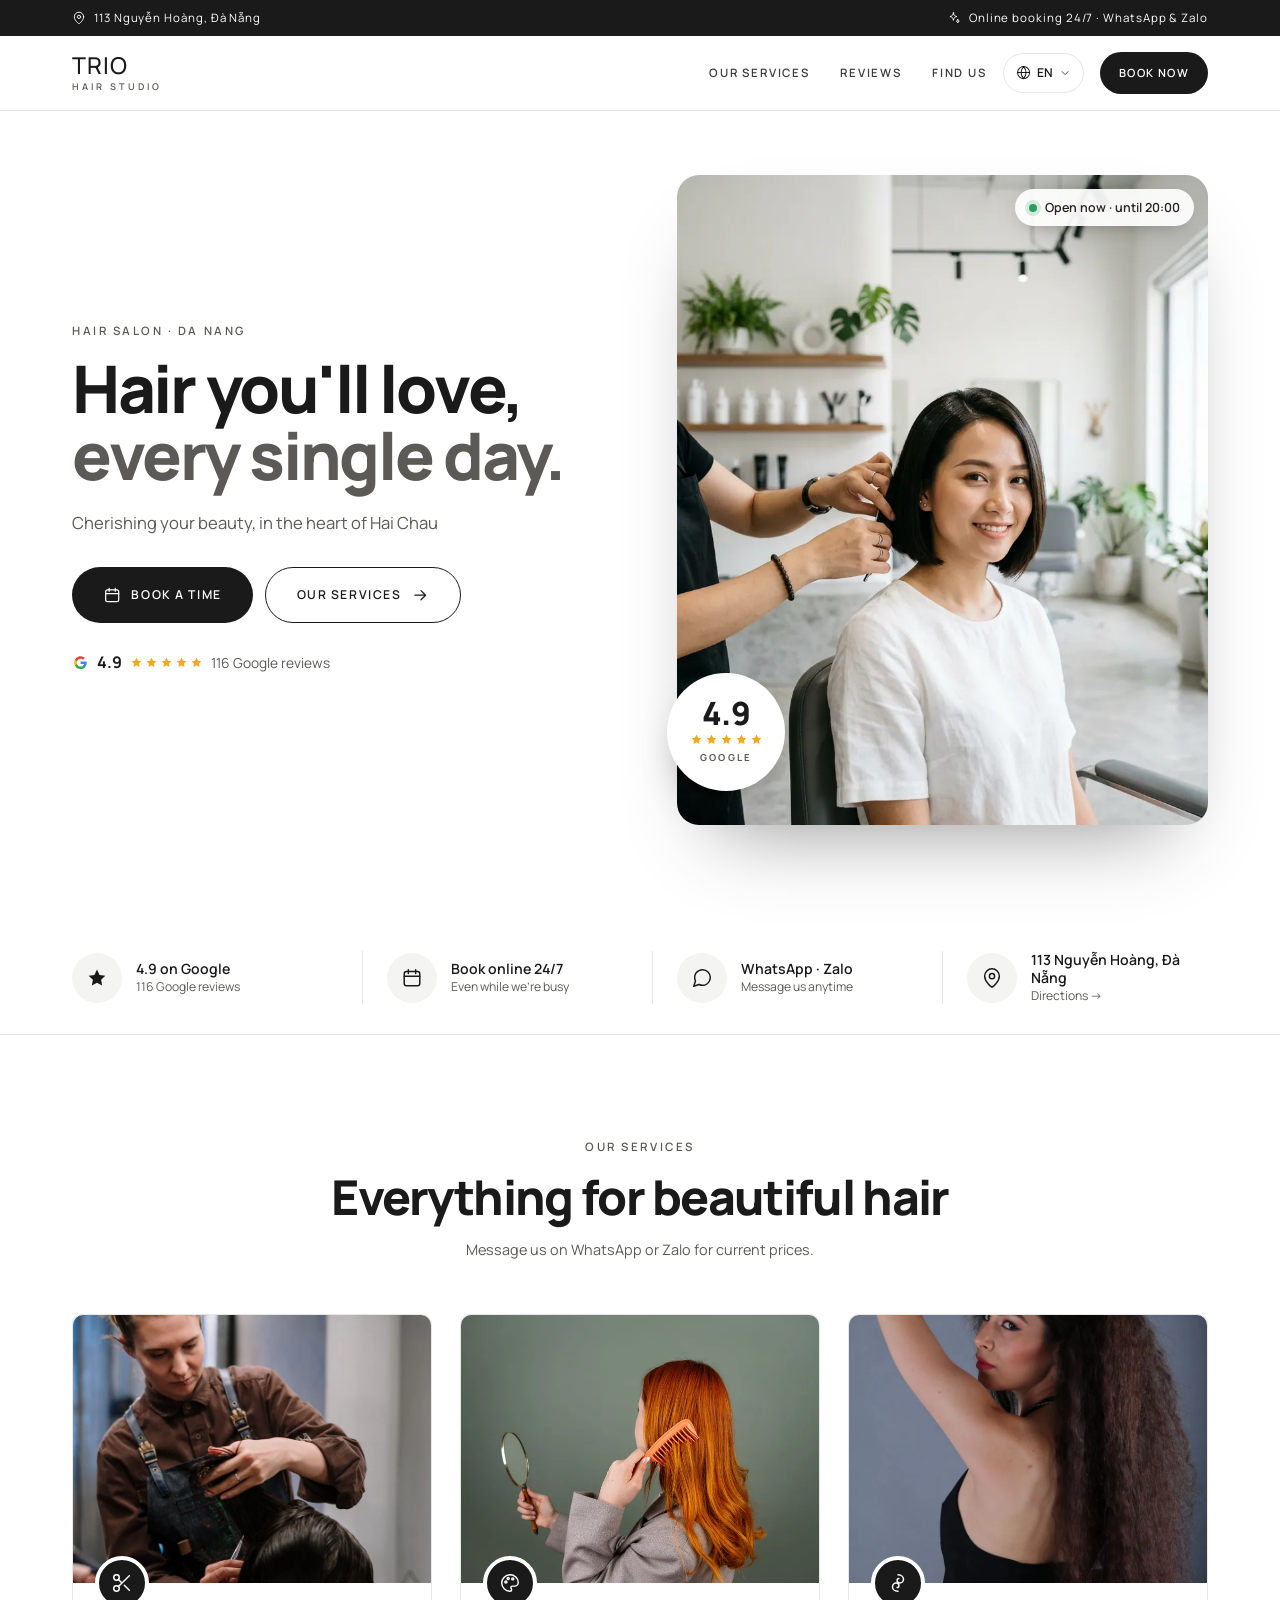
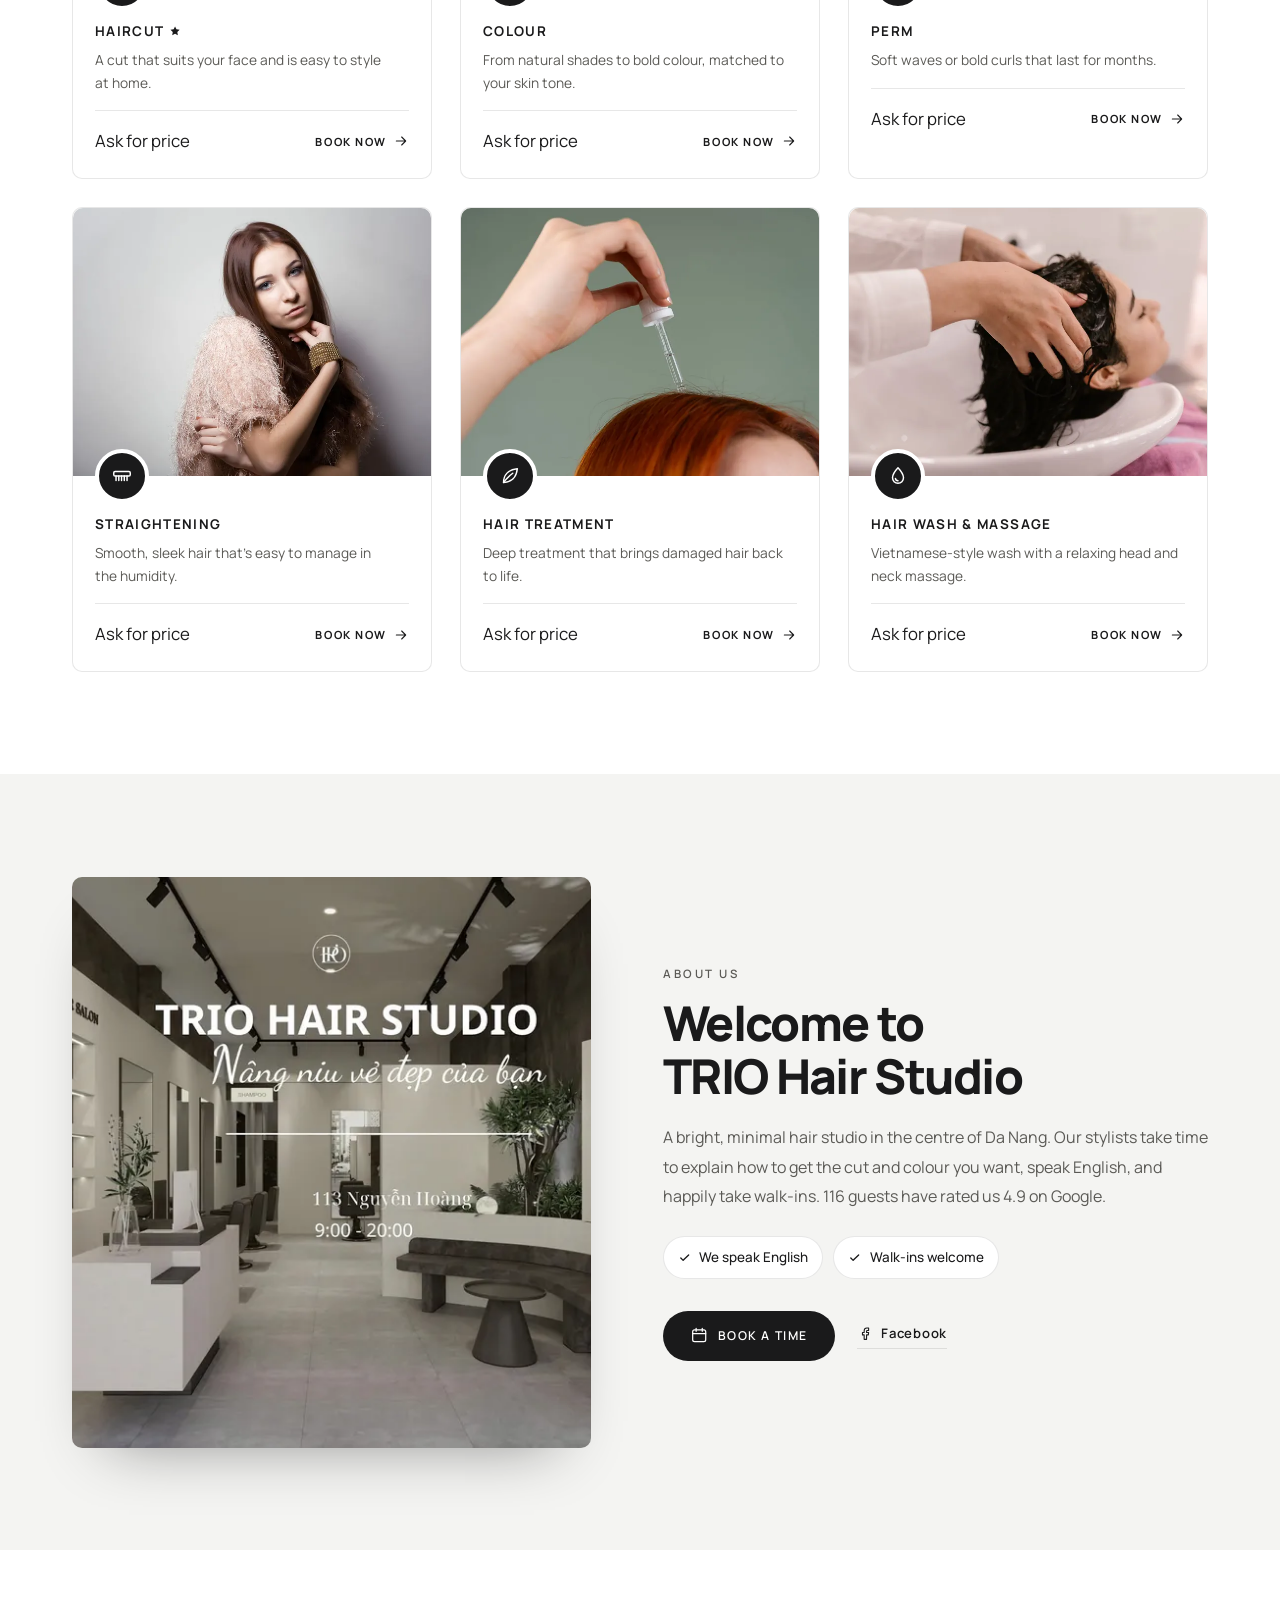
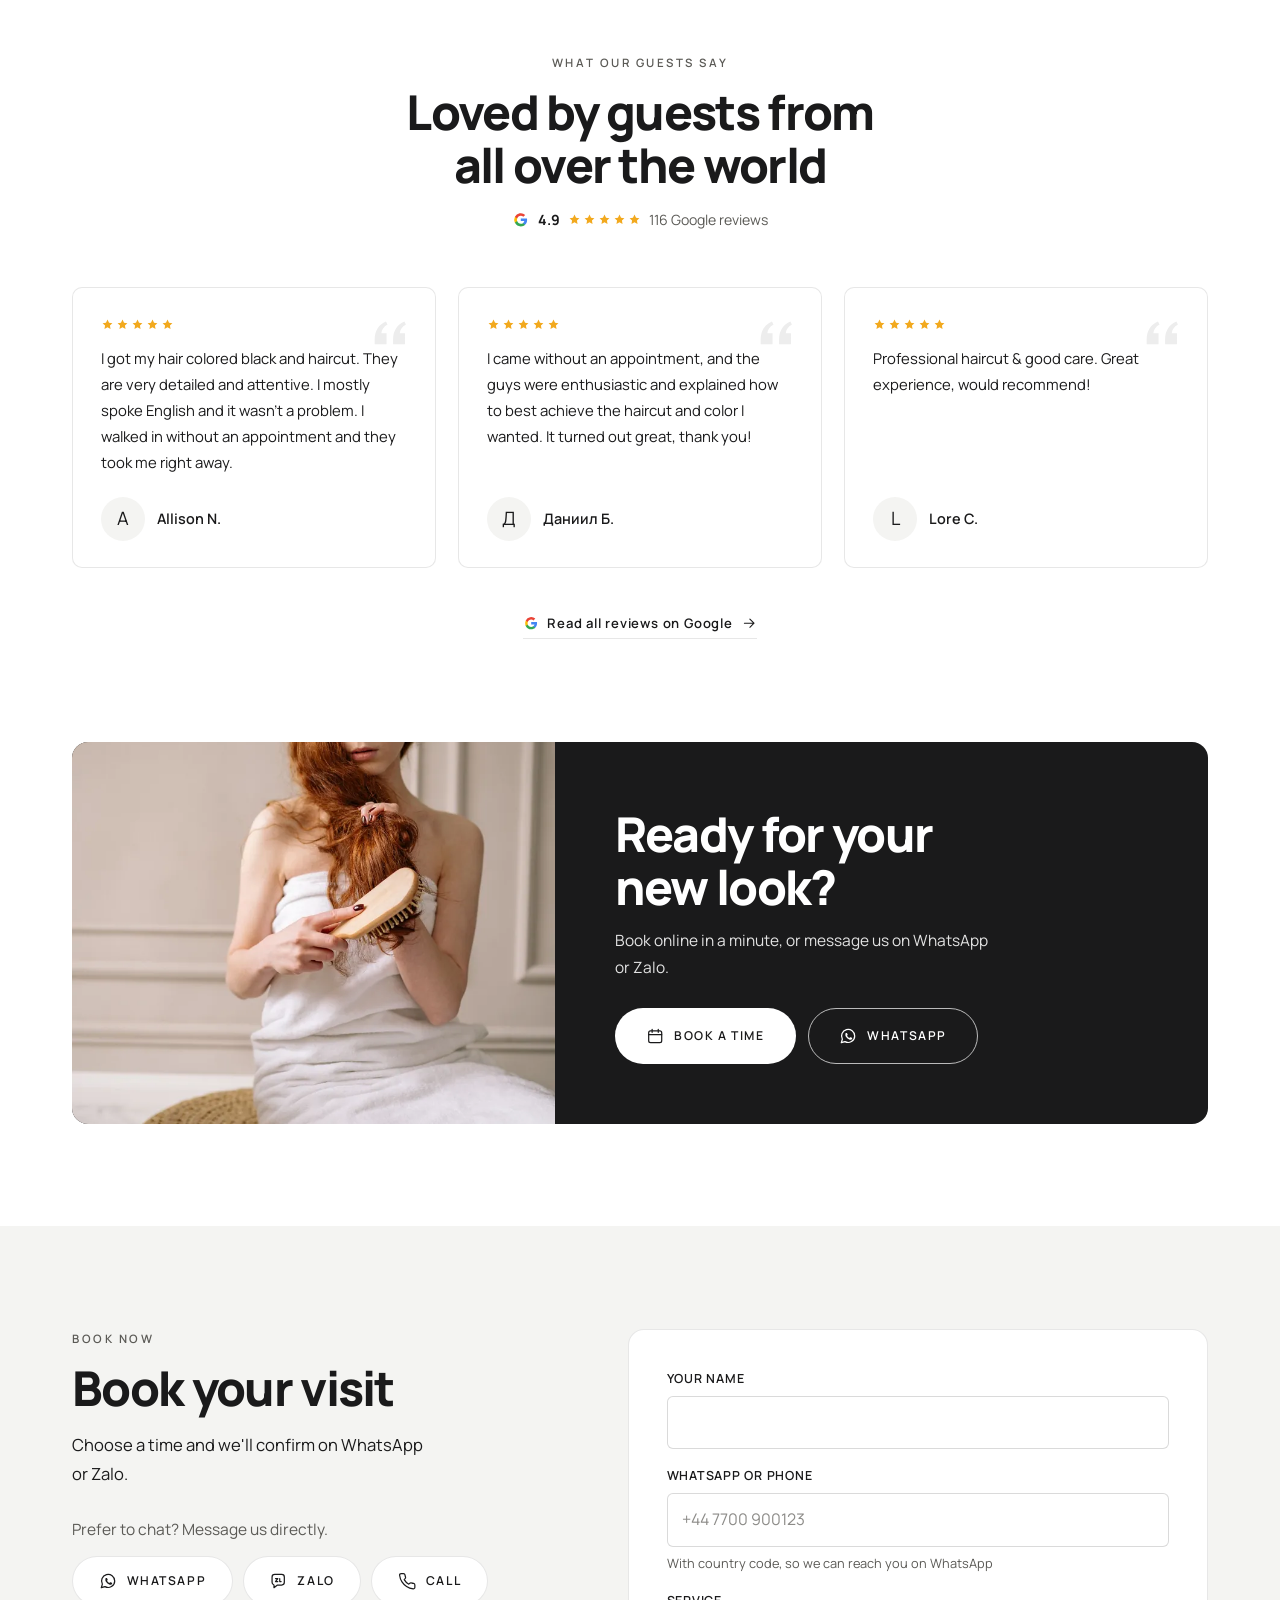
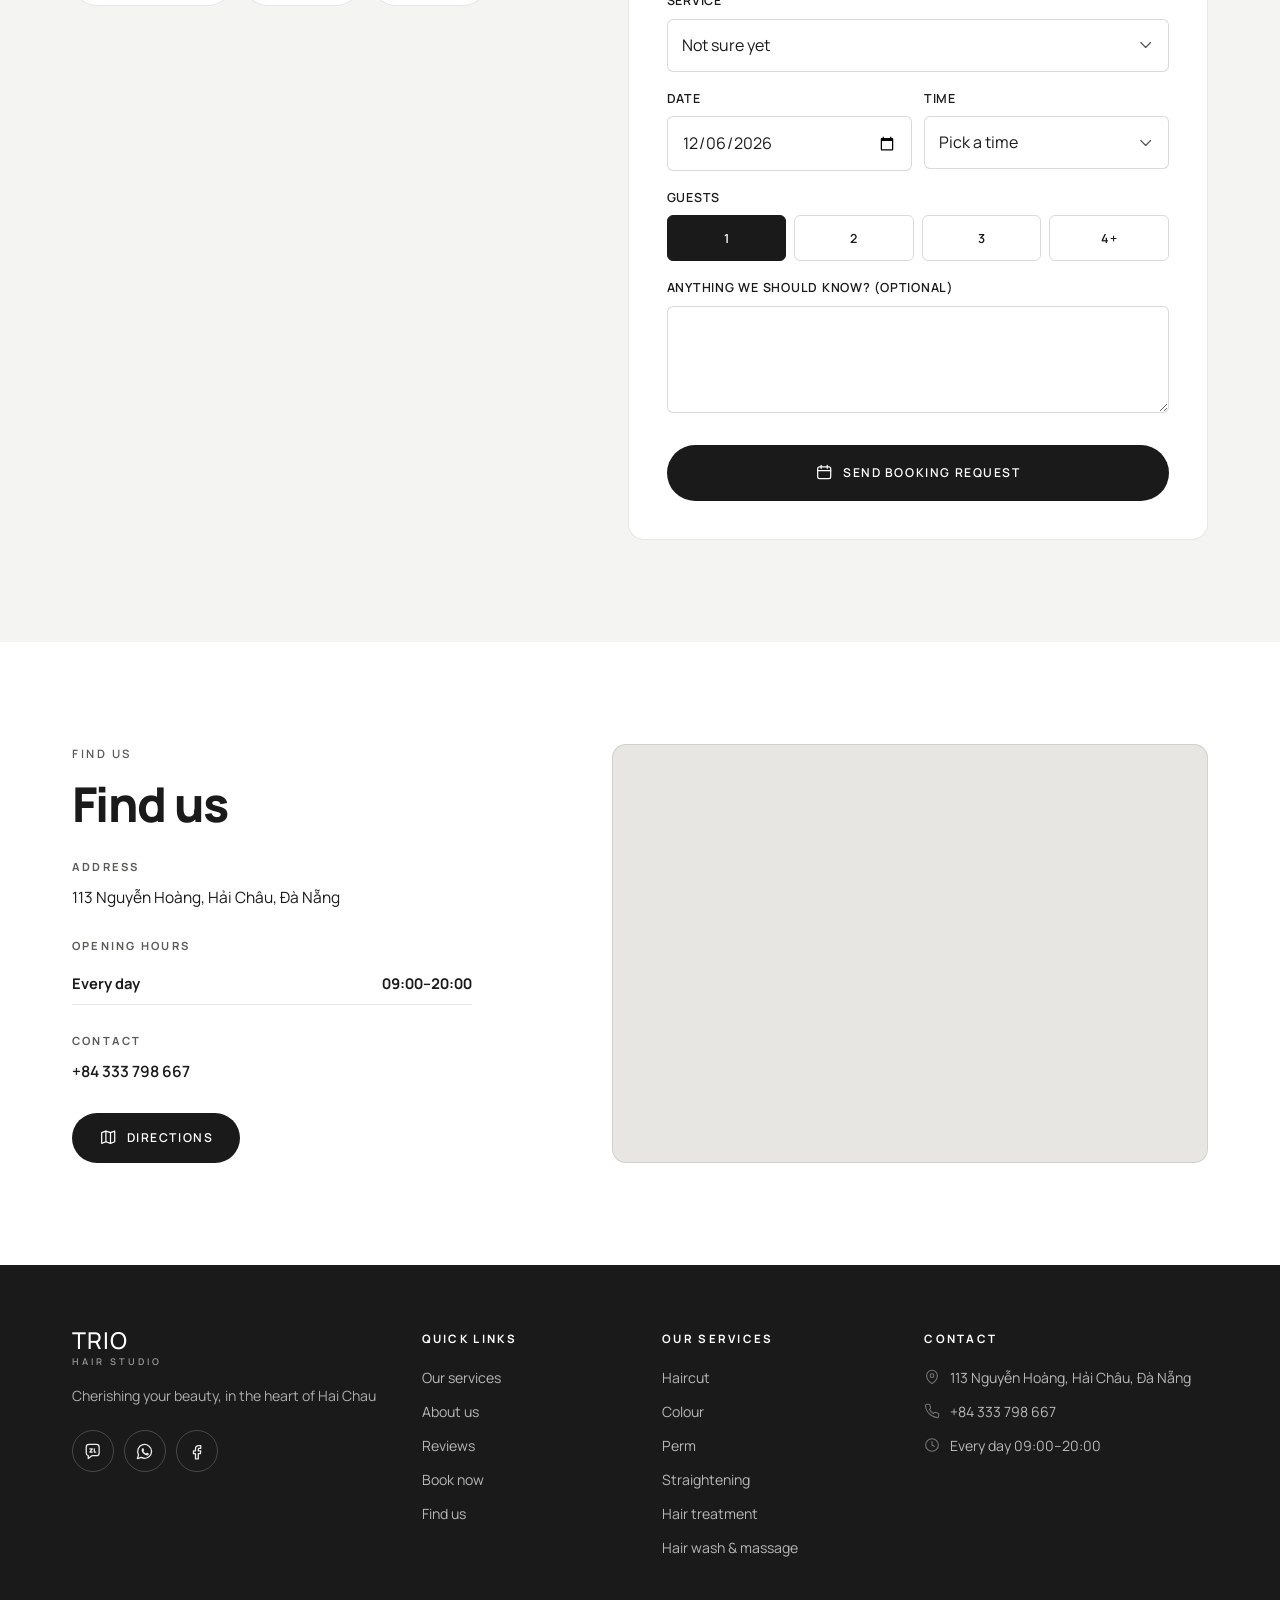
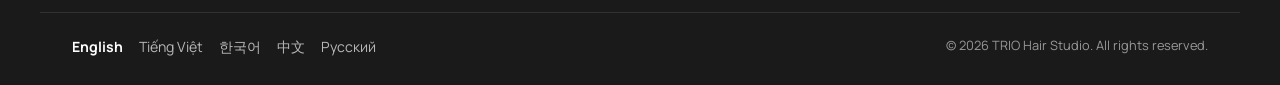
==== index.html @ dcee9214 "Update trio-hair preview site Co-Authored-By: Claude Opus 5.5 <noreply@anthropic.com>" ====
<!doctype html>
<html lang="en" class="theme-mono niche-hair">
<head>
<meta charset="utf-8">
<meta name="viewport" content="width=device-width, initial-scale=1, viewport-fit=cover">
<title>TRIO Hair Studio · Hair salon · Da Nang</title>
<meta name="description" content="Cherishing your beauty, in the heart of Hai Chau · 4.9★ · 116 Google reviews">
<meta name="robots" content="noindex,nofollow">
<link rel="canonical" href="https://romans7997.github.io/trio-hair/">
<link rel="alternate" hreflang="en" href="https://romans7997.github.io/trio-hair/">
<link rel="alternate" hreflang="vi" href="https://romans7997.github.io/trio-hair/vi/">
<link rel="alternate" hreflang="ko" href="https://romans7997.github.io/trio-hair/ko/">
<link rel="alternate" hreflang="zh" href="https://romans7997.github.io/trio-hair/zh/">
<link rel="alternate" hreflang="ru" href="https://romans7997.github.io/trio-hair/ru/">
<link rel="alternate" hreflang="x-default" href="https://romans7997.github.io/trio-hair/">
<meta property="og:type" content="website">
<meta property="og:title" content="TRIO Hair Studio">
<meta property="og:description" content="Cherishing your beauty, in the heart of Hai Chau">
<meta property="og:image" content="https://romans7997.github.io/trio-hair/img/og.jpg"><meta name="theme-color" content="#FFFFFF">
<link rel="icon" href="favicon.svg" type="image/svg+xml">
<link rel="preconnect" href="https://fonts.googleapis.com">
<link rel="preconnect" href="https://fonts.gstatic.com" crossorigin>
<link rel="stylesheet" href="https://fonts.googleapis.com/css2?family=Manrope:wght@400;500;600;700;800&amp;family=Great+Vibes&amp;display=swap">
<link rel="stylesheet" href="assets/site.css?v=e8469594">
<style>:root{ --bg:#FFFFFF;--soft:#F4F4F2;--soft2:#E7E6E3;--surface:#ffffff;--ink:#1A1A1B;--muted:#5B5A56;--line:rgba(26,26,27,.10);--accent:#1A1A1B;--accent-dark:#000000;--accent-ink:#ffffff;--accent-soft:rgba(26,26,27,.06);--footer:#1A1A1B;--footer-ink:#ECECEA;--radius:10px;--font-head:'Manrope',Georgia,'Times New Roman',serif;--font-body:'Manrope','Apple SD Gothic Neo','Malgun Gothic','Noto Sans KR','PingFang SC','Hiragino Sans GB','Microsoft YaHei','Noto Sans SC',system-ui,-apple-system,'Segoe UI',Roboto,sans-serif;--font-script:'Great Vibes',cursive;--head-weight:800;--head-tracking:-0.035em;--em-style:normal;--btn-radius:999px }</style>
<link rel="preload" as="image" href="img/hero-928.webp" imagesrcset="img/hero-800.webp 800w, img/hero-928.webp 928w" imagesizes="(min-width: 960px) 50vw, 100vw">
<script type="application/ld+json">{"@context": "https://schema.org", "@type": "HairSalon", "name": "TRIO Hair Studio", "telephone": "+84333798667", "url": "https://romans7997.github.io/trio-hair/", "address": {"@type": "PostalAddress", "streetAddress": "113 Nguyễn Hoàng, Hải Châu, Đà Nẵng", "addressLocality": "Da Nang", "addressCountry": "VN"}, "openingHoursSpecification": [{"@type": "OpeningHoursSpecification", "dayOfWeek": "Monday", "opens": "09:00", "closes": "20:00"}, {"@type": "OpeningHoursSpecification", "dayOfWeek": "Tuesday", "opens": "09:00", "closes": "20:00"}, {"@type": "OpeningHoursSpecification", "dayOfWeek": "Wednesday", "opens": "09:00", "closes": "20:00"}, {"@type": "OpeningHoursSpecification", "dayOfWeek": "Thursday", "opens": "09:00", "closes": "20:00"}, {"@type": "OpeningHoursSpecification", "dayOfWeek": "Friday", "opens": "09:00", "closes": "20:00"}, {"@type": "OpeningHoursSpecification", "dayOfWeek": "Saturday", "opens": "09:00", "closes": "20:00"}, {"@type": "OpeningHoursSpecification", "dayOfWeek": "Sunday", "opens": "09:00", "closes": "20:00"}], "sameAs": ["https://www.facebook.com/share/18jcCL4FT5/", "https://www.google.com/maps/place/?q=place_id:ChIJp3aFAAAZQjERDQWNItvP38E"], "priceRange": "₫₫", "image": "https://romans7997.github.io/trio-hair/img/hero-928.webp"}</script>
</head>
<body>
<a class="skip" href="#main">Skip to content</a>

<div class="announce"><div class="wrap announce-inner">
  <span class="announce-loc"><svg class="ic" viewBox="0 0 24 24" aria-hidden="true" focusable="false"><path d="M20 10c0 6.5-8 12-8 12s-8-5.5-8-12a8 8 0 0 1 16 0z"/><circle cx="12" cy="10" r="2.8"/></svg>113 Nguyễn Hoàng, Đà Nẵng</span>
  <span class="announce-main"><svg class="ic" viewBox="0 0 24 24" aria-hidden="true" focusable="false"><path d="M11 3c.6 4.2 2.2 5.9 6 6.5-3.8.6-5.4 2.3-6 6.5-.6-4.2-2.2-5.9-6-6.5 3.8-.6 5.4-2.3 6-6.5z"/><path d="M18.5 14.5c.3 1.8 1 2.6 2.5 2.9-1.5.3-2.2 1.1-2.5 2.9-.3-1.8-1-2.6-2.5-2.9 1.5-.3 2.2-1.1 2.5-2.9z"/></svg>Online booking 24/7 · WhatsApp &amp; Zalo</span>
</div></div>

<header class="nav" id="top">
  <div class="wrap nav-inner">
    <a class="logo" href="#top" aria-label="TRIO Hair Studio">
<span class="logo-main">TRIO</span><span class="logo-sub">Hair Studio</span></a>
    <nav class="nav-links" aria-label="Menu">
      <a href="#services">Our services</a>
<a href="#reviews">Reviews</a>      <a href="#visit">Find us</a>
    </nav>
    <details class="lang">
      <summary aria-label="Language"><svg class="ic" viewBox="0 0 24 24" aria-hidden="true" focusable="false"><circle cx="12" cy="12" r="9.5"/><path d="M2.5 12h19M12 2.5c2.6 2.8 3.9 6 3.9 9.5S14.6 18.7 12 21.5C9.4 18.7 8.1 15.5 8.1 12S9.4 5.3 12 2.5z"/></svg><span>EN</span><svg class="ic chev" viewBox="0 0 24 24" aria-hidden="true" focusable="false"><path d="M6 9l6 6 6-6"/></svg></summary>
      <ul class="lang-menu">
<li><a href="./" hreflang="en" lang="en" data-lang="en" aria-current="true">English</a></li>
<li><a href="vi/" hreflang="vi" lang="vi" data-lang="vi">Tiếng Việt</a></li>
<li><a href="ko/" hreflang="ko" lang="ko" data-lang="ko">한국어</a></li>
<li><a href="zh/" hreflang="zh" lang="zh" data-lang="zh">中文</a></li>
<li><a href="ru/" hreflang="ru" lang="ru" data-lang="ru">Русский</a></li>
      </ul>
    </details>
<a class="btn btn-accent btn-sm nav-book" href="#book">Book now</a>  </div>
</header>

<main id="main">
  <section class="hero">
    <div class="wrap hero-grid">
      <div class="hero-copy">
        <p class="script hero-script" aria-hidden="true">good hair days <svg class="ic heart" viewBox="0 0 24 24" aria-hidden="true" focusable="false"><path d="M12 20s-7.4-4.5-9.1-9.2C1.7 7.5 3.7 4.6 6.8 4.6c2.1 0 3.6 1.2 4.3 2.7h1.8c.7-1.5 2.2-2.7 4.3-2.7 3.1 0 5.1 2.9 3.9 6.2C19.4 15.5 12 20 12 20z"/></svg></p>
        <p class="eyebrow">Hair salon · Da Nang</p>
        <h1 class="hero-title"><span>Hair you&#39;ll love,</span> <em>every single day.</em></h1>
        <p class="hero-lead">Cherishing your beauty, in the heart of Hai Chau</p>
        <div class="hero-cta">
<a class="btn btn-accent btn-lg" href="#book"><svg class="ic" viewBox="0 0 24 24" aria-hidden="true" focusable="false"><rect x="3.5" y="5" width="17" height="15.5" rx="2.5"/><path d="M8 3v4M16 3v4M3.5 10h17"/></svg><span>Book a time</span></a>          <a class="btn btn-outline btn-lg" href="#services"><span>Our services</span><svg class="ic" viewBox="0 0 24 24" aria-hidden="true" focusable="false"><path d="M5 12h14M13 6l6 6-6 6"/></svg></a>
        </div>
        <a class="hero-rating" href="https://www.google.com/maps/place/?q=place_id:ChIJp3aFAAAZQjERDQWNItvP38E" target="_blank" rel="noopener">
          <svg class="ic g" viewBox="0 0 24 24" aria-hidden="true" focusable="false"><path d="M20.6 12.2c0-.6-.1-1.2-.2-1.8H12v3.4h4.8a4.1 4.1 0 0 1-1.8 2.7v2.2h2.9c1.7-1.6 2.7-3.9 2.7-6.5z" class="fill g1"/><path d="M12 21c2.4 0 4.5-.8 5.9-2.2L15 16.6c-.8.5-1.8.9-3 .9-2.3 0-4.3-1.6-5-3.7H4v2.3A9 9 0 0 0 12 21z" class="fill g2"/><path d="M7 13.8a5.4 5.4 0 0 1 0-3.5V8H4a9 9 0 0 0 0 8.1z" class="fill g3"/><path d="M12 6.6c1.3 0 2.5.5 3.4 1.3l2.6-2.6A9 9 0 0 0 4 8l3 2.3c.7-2.1 2.7-3.7 5-3.7z" class="fill g4"/></svg><strong>4.9</strong><span class="stars xs" role="img" aria-label="4.9 / 5"><svg class="st" viewBox="0 0 24 24" aria-hidden="true" focusable="false"><path class="fill" d="M12 2.8l2.8 5.8 6.3.9-4.6 4.4 1.1 6.3L12 17.2l-5.6 3 1.1-6.3L2.9 9.5l6.3-.9z"/></svg><svg class="st" viewBox="0 0 24 24" aria-hidden="true" focusable="false"><path class="fill" d="M12 2.8l2.8 5.8 6.3.9-4.6 4.4 1.1 6.3L12 17.2l-5.6 3 1.1-6.3L2.9 9.5l6.3-.9z"/></svg><svg class="st" viewBox="0 0 24 24" aria-hidden="true" focusable="false"><path class="fill" d="M12 2.8l2.8 5.8 6.3.9-4.6 4.4 1.1 6.3L12 17.2l-5.6 3 1.1-6.3L2.9 9.5l6.3-.9z"/></svg><svg class="st" viewBox="0 0 24 24" aria-hidden="true" focusable="false"><path class="fill" d="M12 2.8l2.8 5.8 6.3.9-4.6 4.4 1.1 6.3L12 17.2l-5.6 3 1.1-6.3L2.9 9.5l6.3-.9z"/></svg><svg class="st" viewBox="0 0 24 24" aria-hidden="true" focusable="false"><path class="fill" d="M12 2.8l2.8 5.8 6.3.9-4.6 4.4 1.1 6.3L12 17.2l-5.6 3 1.1-6.3L2.9 9.5l6.3-.9z"/></svg></span><span>116 Google reviews</span>
        </a>
      </div>
      <div class="hero-media">
        <div class="hero-frame"><img class="hero-img" src="img/hero-928.webp" srcset="img/hero-800.webp 800w, img/hero-928.webp 928w" sizes="(min-width: 960px) 50vw, 100vw" alt="TRIO Hair Studio" width="928" height="1152" fetchpriority="high" style="object-position:50% 35%"></div>
        <div class="hero-badge" aria-hidden="true">
          <span class="hb-num">4.9</span>
          <span class="stars xs" role="img" aria-label="4.9 / 5"><svg class="st" viewBox="0 0 24 24" aria-hidden="true" focusable="false"><path class="fill" d="M12 2.8l2.8 5.8 6.3.9-4.6 4.4 1.1 6.3L12 17.2l-5.6 3 1.1-6.3L2.9 9.5l6.3-.9z"/></svg><svg class="st" viewBox="0 0 24 24" aria-hidden="true" focusable="false"><path class="fill" d="M12 2.8l2.8 5.8 6.3.9-4.6 4.4 1.1 6.3L12 17.2l-5.6 3 1.1-6.3L2.9 9.5l6.3-.9z"/></svg><svg class="st" viewBox="0 0 24 24" aria-hidden="true" focusable="false"><path class="fill" d="M12 2.8l2.8 5.8 6.3.9-4.6 4.4 1.1 6.3L12 17.2l-5.6 3 1.1-6.3L2.9 9.5l6.3-.9z"/></svg><svg class="st" viewBox="0 0 24 24" aria-hidden="true" focusable="false"><path class="fill" d="M12 2.8l2.8 5.8 6.3.9-4.6 4.4 1.1 6.3L12 17.2l-5.6 3 1.1-6.3L2.9 9.5l6.3-.9z"/></svg><svg class="st" viewBox="0 0 24 24" aria-hidden="true" focusable="false"><path class="fill" d="M12 2.8l2.8 5.8 6.3.9-4.6 4.4 1.1 6.3L12 17.2l-5.6 3 1.1-6.3L2.9 9.5l6.3-.9z"/></svg></span>
          <span class="hb-txt">Google</span>
        </div>
        <div class="hero-open"><span id="open-status" class="open-status">Every day · 09:00–20:00</span></div>
      </div>
    </div>
  </section>

  <section class="trust" aria-label="Contact">
    <div class="wrap trust-grid">
<div class="trust-item"><span class="trust-ic"><svg class="ic" viewBox="0 0 24 24" aria-hidden="true" focusable="false"><path class="fill" d="M12 2.8l2.8 5.8 6.3.9-4.6 4.4 1.1 6.3L12 17.2l-5.6 3 1.1-6.3L2.9 9.5l6.3-.9z"/></svg></span><div><strong>4.9 on Google</strong><span>116 Google reviews</span></div></div>      <div class="trust-item"><span class="trust-ic"><svg class="ic" viewBox="0 0 24 24" aria-hidden="true" focusable="false"><rect x="3.5" y="5" width="17" height="15.5" rx="2.5"/><path d="M8 3v4M16 3v4M3.5 10h17"/></svg></span><div><strong>Book online 24/7</strong><span>Even while we&#39;re busy</span></div></div>
      <div class="trust-item"><span class="trust-ic"><svg class="ic" viewBox="0 0 24 24" aria-hidden="true" focusable="false"><path d="M21 11.5a8.4 8.4 0 0 1-.9 3.8 8.5 8.5 0 0 1-7.6 4.7 8.4 8.4 0 0 1-3.8-.9L3 21l1.9-5.7a8.4 8.4 0 0 1-.9-3.8 8.5 8.5 0 0 1 4.7-7.6 8.4 8.4 0 0 1 3.8-.9h.5a8.5 8.5 0 0 1 8 8z"/></svg></span><div><strong>WhatsApp · Zalo</strong><span>Message us anytime</span></div></div>
      <a class="trust-item" href="https://www.google.com/maps/dir/?api=1&amp;destination=TRIO+Hair+Studio%2C+113+Nguy%E1%BB%85n+Ho%C3%A0ng%2C+H%E1%BA%A3i+Ch%C3%A2u%2C+%C4%90%C3%A0+N%E1%BA%B5ng&amp;destination_place_id=ChIJp3aFAAAZQjERDQWNItvP38E" target="_blank" rel="noopener"><span class="trust-ic"><svg class="ic" viewBox="0 0 24 24" aria-hidden="true" focusable="false"><path d="M20 10c0 6.5-8 12-8 12s-8-5.5-8-12a8 8 0 0 1 16 0z"/><circle cx="12" cy="10" r="2.8"/></svg></span><div><strong>113 Nguyễn Hoàng, Đà Nẵng</strong><span>Directions →</span></div></a>
    </div>
  </section>

  <section class="section services" id="services">
    <div class="wrap">
      <header class="section-head center">
        <p class="eyebrow">Our services</p>
        <h2>Everything for beautiful hair</h2>
        <p class="section-note">Message us on WhatsApp or Zalo for current prices.</p>
      </header>
      <div class="cards n6">
        <article class="card">
          <div class="card-media"><img src="img/s0-0-1600.webp" srcset="img/s0-0-800.webp 800w, img/s0-0-1600.webp 1600w" sizes="(min-width: 960px) 30vw, (min-width: 640px) 45vw, 90vw" alt="TRIO Hair Studio" width="1600" height="2400" loading="lazy" decoding="async"></div>
          <span class="card-ic"><svg class="ic" viewBox="0 0 24 24" aria-hidden="true" focusable="false"><circle cx="6" cy="6" r="3"/><circle cx="6" cy="18" r="3"/><path d="M20 4 8.1 15.9M14.5 14.5 20 20M8.1 8.1 12 12"/></svg></span>
          <div class="card-body">
            <h3>Haircut <span class="card-pop"><svg class="ic" viewBox="0 0 24 24" aria-hidden="true" focusable="false"><path class="fill" d="M12 2.8l2.8 5.8 6.3.9-4.6 4.4 1.1 6.3L12 17.2l-5.6 3 1.1-6.3L2.9 9.5l6.3-.9z"/></svg></span></h3>
<p>A cut that suits your face and is easy to style at home.</p>            <div class="card-foot">
              <span class="card-price">Ask for price</span>
<a class="card-link" href="#book" data-service="s0-0">Book now <svg class="ic" viewBox="0 0 24 24" aria-hidden="true" focusable="false"><path d="M5 12h14M13 6l6 6-6 6"/></svg></a>            </div>
          </div>
        </article>
        <article class="card">
          <div class="card-media"><img src="img/s0-1-1600.webp" srcset="img/s0-1-800.webp 800w, img/s0-1-1600.webp 1600w" sizes="(min-width: 960px) 30vw, (min-width: 640px) 45vw, 90vw" alt="TRIO Hair Studio" width="1600" height="1067" loading="lazy" decoding="async"></div>
          <span class="card-ic"><svg class="ic" viewBox="0 0 24 24" aria-hidden="true" focusable="false"><path d="M12 3a9 9 0 1 0 0 18c1.2 0 1.8-.8 1.8-1.6 0-1.1-.9-1.4-.9-2.4 0-1 .8-1.6 1.8-1.6H17a4 4 0 0 0 4-4C21 6.6 17 3 12 3z"/><circle cx="7.5" cy="11" r="1.1"/><circle cx="10" cy="7" r="1.1"/><circle cx="15" cy="7.5" r="1.1"/></svg></span>
          <div class="card-body">
            <h3>Colour</h3>
<p>From natural shades to bold colour, matched to your skin tone.</p>            <div class="card-foot">
              <span class="card-price">Ask for price</span>
<a class="card-link" href="#book" data-service="s0-1">Book now <svg class="ic" viewBox="0 0 24 24" aria-hidden="true" focusable="false"><path d="M5 12h14M13 6l6 6-6 6"/></svg></a>            </div>
          </div>
        </article>
        <article class="card">
          <div class="card-media"><img src="img/s0-2-1600.webp" srcset="img/s0-2-800.webp 800w, img/s0-2-1600.webp 1600w" sizes="(min-width: 960px) 30vw, (min-width: 640px) 45vw, 90vw" alt="TRIO Hair Studio" width="1600" height="2400" loading="lazy" decoding="async"></div>
          <span class="card-ic"><svg class="ic" viewBox="0 0 24 24" aria-hidden="true" focusable="false"><path d="M12 21c-4 0-6-2.5-6-5s2-4 4-4 3 1.5 3 3-1 2-2 2"/><path d="M12 3c4 0 6 2.5 6 5s-2 4-4 4-3-1.5-3-3 1-2 2-2"/></svg></span>
          <div class="card-body">
            <h3>Perm</h3>
<p>Soft waves or bold curls that last for months.</p>            <div class="card-foot">
              <span class="card-price">Ask for price</span>
<a class="card-link" href="#book" data-service="s0-2">Book now <svg class="ic" viewBox="0 0 24 24" aria-hidden="true" focusable="false"><path d="M5 12h14M13 6l6 6-6 6"/></svg></a>            </div>
          </div>
        </article>
        <article class="card">
          <div class="card-media"><img src="img/s0-3-1600.webp" srcset="img/s0-3-800.webp 800w, img/s0-3-1600.webp 1600w" sizes="(min-width: 960px) 30vw, (min-width: 640px) 45vw, 90vw" alt="TRIO Hair Studio" width="1600" height="1067" loading="lazy" decoding="async"></div>
          <span class="card-ic"><svg class="ic" viewBox="0 0 24 24" aria-hidden="true" focusable="false"><rect x="3" y="7" width="18" height="5" rx="1.5"/><path d="M5.5 12v5M8.5 12v5M11.5 12v5M14.5 12v5M17.5 12v5"/></svg></span>
          <div class="card-body">
            <h3>Straightening</h3>
<p>Smooth, sleek hair that&#39;s easy to manage in the humidity.</p>            <div class="card-foot">
              <span class="card-price">Ask for price</span>
<a class="card-link" href="#book" data-service="s0-3">Book now <svg class="ic" viewBox="0 0 24 24" aria-hidden="true" focusable="false"><path d="M5 12h14M13 6l6 6-6 6"/></svg></a>            </div>
          </div>
        </article>
        <article class="card">
          <div class="card-media"><img src="img/s0-4-1600.webp" srcset="img/s0-4-800.webp 800w, img/s0-4-1600.webp 1600w" sizes="(min-width: 960px) 30vw, (min-width: 640px) 45vw, 90vw" alt="TRIO Hair Studio" width="1600" height="1067" loading="lazy" decoding="async"></div>
          <span class="card-ic"><svg class="ic" viewBox="0 0 24 24" aria-hidden="true" focusable="false"><path d="M5 19c0-8 5-14 15-15-1 10-7 15-15 15z"/><path d="M5 19c3-4 6-7 10-10"/></svg></span>
          <div class="card-body">
            <h3>Hair treatment</h3>
<p>Deep treatment that brings damaged hair back to life.</p>            <div class="card-foot">
              <span class="card-price">Ask for price</span>
<a class="card-link" href="#book" data-service="s0-4">Book now <svg class="ic" viewBox="0 0 24 24" aria-hidden="true" focusable="false"><path d="M5 12h14M13 6l6 6-6 6"/></svg></a>            </div>
          </div>
        </article>
        <article class="card">
          <div class="card-media"><img src="img/s0-5-1600.webp" srcset="img/s0-5-800.webp 800w, img/s0-5-1600.webp 1600w" sizes="(min-width: 960px) 30vw, (min-width: 640px) 45vw, 90vw" alt="TRIO Hair Studio" width="1600" height="1067" loading="lazy" decoding="async"></div>
          <span class="card-ic"><svg class="ic" viewBox="0 0 24 24" aria-hidden="true" focusable="false"><path d="M12 3s6 6.4 6 11a6 6 0 0 1-12 0c0-4.6 6-11 6-11z"/><path d="M9.2 14.6a2.9 2.9 0 0 0 2.8 2.6"/></svg></span>
          <div class="card-body">
            <h3>Hair wash &amp; massage</h3>
<p>Vietnamese-style wash with a relaxing head and neck massage.</p>            <div class="card-foot">
              <span class="card-price">Ask for price</span>
<a class="card-link" href="#book" data-service="s0-5">Book now <svg class="ic" viewBox="0 0 24 24" aria-hidden="true" focusable="false"><path d="M5 12h14M13 6l6 6-6 6"/></svg></a>            </div>
          </div>
        </article>
      </div>
    </div>
  </section>

  <section class="section about" id="about">
    <div class="wrap about-grid">
      <div class="about-media"><img src="img/about-1600.webp" srcset="img/about-800.webp 800w, img/about-1600.webp 1600w" sizes="(min-width: 960px) 45vw, 100vw" alt="TRIO Hair Studio" width="1600" height="1163" loading="lazy" decoding="async" style="object-position:50% 50%"></div>
      <div class="about-copy">
        <p class="eyebrow">About us</p>
        <h2>Welcome to <em>TRIO Hair Studio</em></h2>
<p class="about-text">A bright, minimal hair studio in the centre of Da Nang. Our stylists take time to explain how to get the cut and colour you want, speak English, and happily take walk-ins. 116 guests have rated us 4.9 on Google.</p><ul class="chips"><li><svg class="ic" viewBox="0 0 24 24" aria-hidden="true" focusable="false"><path d="M5 12.5l4.2 4.2L19 7"/></svg>We speak English</li><li><svg class="ic" viewBox="0 0 24 24" aria-hidden="true" focusable="false"><path d="M5 12.5l4.2 4.2L19 7"/></svg>Walk-ins welcome</li></ul>        <div class="about-cta">
<a class="btn btn-accent" href="#book"><svg class="ic" viewBox="0 0 24 24" aria-hidden="true" focusable="false"><rect x="3.5" y="5" width="17" height="15.5" rx="2.5"/><path d="M8 3v4M16 3v4M3.5 10h17"/></svg><span>Book a time</span></a><a class="link-arrow" href="https://www.facebook.com/share/18jcCL4FT5/" target="_blank" rel="noopener"><svg class="ic" viewBox="0 0 24 24" aria-hidden="true" focusable="false"><path d="M14.5 8H17V4.5h-2.5c-2.5 0-4 1.6-4 4.1V11H8v3.5h2.5V21H14v-6.5h2.6l.4-3.5h-3V9c0-.6.4-1 1-1z"/></svg><span>Facebook</span></a>        </div>
      </div>
    </div>
  </section>


  <section class="section reviews" id="reviews">
    <div class="wrap">
      <header class="section-head center">
        <p class="eyebrow">What our guests say</p>
        <h2>Loved by guests from all over the world</h2>
<p class="rv-summary"><svg class="ic g" viewBox="0 0 24 24" aria-hidden="true" focusable="false"><path d="M20.6 12.2c0-.6-.1-1.2-.2-1.8H12v3.4h4.8a4.1 4.1 0 0 1-1.8 2.7v2.2h2.9c1.7-1.6 2.7-3.9 2.7-6.5z" class="fill g1"/><path d="M12 21c2.4 0 4.5-.8 5.9-2.2L15 16.6c-.8.5-1.8.9-3 .9-2.3 0-4.3-1.6-5-3.7H4v2.3A9 9 0 0 0 12 21z" class="fill g2"/><path d="M7 13.8a5.4 5.4 0 0 1 0-3.5V8H4a9 9 0 0 0 0 8.1z" class="fill g3"/><path d="M12 6.6c1.3 0 2.5.5 3.4 1.3l2.6-2.6A9 9 0 0 0 4 8l3 2.3c.7-2.1 2.7-3.7 5-3.7z" class="fill g4"/></svg><strong>4.9</strong><span class="stars xs" role="img" aria-label="4.9 / 5"><svg class="st" viewBox="0 0 24 24" aria-hidden="true" focusable="false"><path class="fill" d="M12 2.8l2.8 5.8 6.3.9-4.6 4.4 1.1 6.3L12 17.2l-5.6 3 1.1-6.3L2.9 9.5l6.3-.9z"/></svg><svg class="st" viewBox="0 0 24 24" aria-hidden="true" focusable="false"><path class="fill" d="M12 2.8l2.8 5.8 6.3.9-4.6 4.4 1.1 6.3L12 17.2l-5.6 3 1.1-6.3L2.9 9.5l6.3-.9z"/></svg><svg class="st" viewBox="0 0 24 24" aria-hidden="true" focusable="false"><path class="fill" d="M12 2.8l2.8 5.8 6.3.9-4.6 4.4 1.1 6.3L12 17.2l-5.6 3 1.1-6.3L2.9 9.5l6.3-.9z"/></svg><svg class="st" viewBox="0 0 24 24" aria-hidden="true" focusable="false"><path class="fill" d="M12 2.8l2.8 5.8 6.3.9-4.6 4.4 1.1 6.3L12 17.2l-5.6 3 1.1-6.3L2.9 9.5l6.3-.9z"/></svg><svg class="st" viewBox="0 0 24 24" aria-hidden="true" focusable="false"><path class="fill" d="M12 2.8l2.8 5.8 6.3.9-4.6 4.4 1.1 6.3L12 17.2l-5.6 3 1.1-6.3L2.9 9.5l6.3-.9z"/></svg></span><span>116 Google reviews</span></p>      </header>
      <div class="rv-cards">
        <figure class="rv-card">
          <span class="rv-quote"><svg class="ic" viewBox="0 0 24 24" aria-hidden="true" focusable="false"><path class="fill" d="M4 17.5c0-4.6 2.3-8 5.9-9.4l.8 1.5c-2 1.1-3.1 2.8-3.2 4.6h2.7V20H4zm9.6 0c0-4.6 2.3-8 5.9-9.4l.8 1.5c-2 1.1-3.1 2.8-3.2 4.6h2.7V20h-6.2z"/></svg></span>
          <span class="stars xs" role="img" aria-label="5 / 5"><svg class="st" viewBox="0 0 24 24" aria-hidden="true" focusable="false"><path class="fill" d="M12 2.8l2.8 5.8 6.3.9-4.6 4.4 1.1 6.3L12 17.2l-5.6 3 1.1-6.3L2.9 9.5l6.3-.9z"/></svg><svg class="st" viewBox="0 0 24 24" aria-hidden="true" focusable="false"><path class="fill" d="M12 2.8l2.8 5.8 6.3.9-4.6 4.4 1.1 6.3L12 17.2l-5.6 3 1.1-6.3L2.9 9.5l6.3-.9z"/></svg><svg class="st" viewBox="0 0 24 24" aria-hidden="true" focusable="false"><path class="fill" d="M12 2.8l2.8 5.8 6.3.9-4.6 4.4 1.1 6.3L12 17.2l-5.6 3 1.1-6.3L2.9 9.5l6.3-.9z"/></svg><svg class="st" viewBox="0 0 24 24" aria-hidden="true" focusable="false"><path class="fill" d="M12 2.8l2.8 5.8 6.3.9-4.6 4.4 1.1 6.3L12 17.2l-5.6 3 1.1-6.3L2.9 9.5l6.3-.9z"/></svg><svg class="st" viewBox="0 0 24 24" aria-hidden="true" focusable="false"><path class="fill" d="M12 2.8l2.8 5.8 6.3.9-4.6 4.4 1.1 6.3L12 17.2l-5.6 3 1.1-6.3L2.9 9.5l6.3-.9z"/></svg></span>
          <blockquote lang="en">I got my hair colored black and haircut. They are very detailed and attentive. I mostly spoke English and it wasn&#39;t a problem. I walked in without an appointment and they took me right away.</blockquote>
          <figcaption><span class="rv-avatar" aria-hidden="true">A</span><span class="rv-name">Allison N.</span></figcaption>
        </figure>
        <figure class="rv-card">
          <span class="rv-quote"><svg class="ic" viewBox="0 0 24 24" aria-hidden="true" focusable="false"><path class="fill" d="M4 17.5c0-4.6 2.3-8 5.9-9.4l.8 1.5c-2 1.1-3.1 2.8-3.2 4.6h2.7V20H4zm9.6 0c0-4.6 2.3-8 5.9-9.4l.8 1.5c-2 1.1-3.1 2.8-3.2 4.6h2.7V20h-6.2z"/></svg></span>
          <span class="stars xs" role="img" aria-label="5 / 5"><svg class="st" viewBox="0 0 24 24" aria-hidden="true" focusable="false"><path class="fill" d="M12 2.8l2.8 5.8 6.3.9-4.6 4.4 1.1 6.3L12 17.2l-5.6 3 1.1-6.3L2.9 9.5l6.3-.9z"/></svg><svg class="st" viewBox="0 0 24 24" aria-hidden="true" focusable="false"><path class="fill" d="M12 2.8l2.8 5.8 6.3.9-4.6 4.4 1.1 6.3L12 17.2l-5.6 3 1.1-6.3L2.9 9.5l6.3-.9z"/></svg><svg class="st" viewBox="0 0 24 24" aria-hidden="true" focusable="false"><path class="fill" d="M12 2.8l2.8 5.8 6.3.9-4.6 4.4 1.1 6.3L12 17.2l-5.6 3 1.1-6.3L2.9 9.5l6.3-.9z"/></svg><svg class="st" viewBox="0 0 24 24" aria-hidden="true" focusable="false"><path class="fill" d="M12 2.8l2.8 5.8 6.3.9-4.6 4.4 1.1 6.3L12 17.2l-5.6 3 1.1-6.3L2.9 9.5l6.3-.9z"/></svg><svg class="st" viewBox="0 0 24 24" aria-hidden="true" focusable="false"><path class="fill" d="M12 2.8l2.8 5.8 6.3.9-4.6 4.4 1.1 6.3L12 17.2l-5.6 3 1.1-6.3L2.9 9.5l6.3-.9z"/></svg></span>
          <blockquote lang="en">I came without an appointment, and the guys were enthusiastic and explained how to best achieve the haircut and color I wanted. It turned out great, thank you!</blockquote>
          <figcaption><span class="rv-avatar" aria-hidden="true">Д</span><span class="rv-name">Даниил Б.</span></figcaption>
        </figure>
        <figure class="rv-card">
          <span class="rv-quote"><svg class="ic" viewBox="0 0 24 24" aria-hidden="true" focusable="false"><path class="fill" d="M4 17.5c0-4.6 2.3-8 5.9-9.4l.8 1.5c-2 1.1-3.1 2.8-3.2 4.6h2.7V20H4zm9.6 0c0-4.6 2.3-8 5.9-9.4l.8 1.5c-2 1.1-3.1 2.8-3.2 4.6h2.7V20h-6.2z"/></svg></span>
          <span class="stars xs" role="img" aria-label="5 / 5"><svg class="st" viewBox="0 0 24 24" aria-hidden="true" focusable="false"><path class="fill" d="M12 2.8l2.8 5.8 6.3.9-4.6 4.4 1.1 6.3L12 17.2l-5.6 3 1.1-6.3L2.9 9.5l6.3-.9z"/></svg><svg class="st" viewBox="0 0 24 24" aria-hidden="true" focusable="false"><path class="fill" d="M12 2.8l2.8 5.8 6.3.9-4.6 4.4 1.1 6.3L12 17.2l-5.6 3 1.1-6.3L2.9 9.5l6.3-.9z"/></svg><svg class="st" viewBox="0 0 24 24" aria-hidden="true" focusable="false"><path class="fill" d="M12 2.8l2.8 5.8 6.3.9-4.6 4.4 1.1 6.3L12 17.2l-5.6 3 1.1-6.3L2.9 9.5l6.3-.9z"/></svg><svg class="st" viewBox="0 0 24 24" aria-hidden="true" focusable="false"><path class="fill" d="M12 2.8l2.8 5.8 6.3.9-4.6 4.4 1.1 6.3L12 17.2l-5.6 3 1.1-6.3L2.9 9.5l6.3-.9z"/></svg><svg class="st" viewBox="0 0 24 24" aria-hidden="true" focusable="false"><path class="fill" d="M12 2.8l2.8 5.8 6.3.9-4.6 4.4 1.1 6.3L12 17.2l-5.6 3 1.1-6.3L2.9 9.5l6.3-.9z"/></svg></span>
          <blockquote lang="en">Professional haircut &amp; good care. Great experience, would recommend!</blockquote>
          <figcaption><span class="rv-avatar" aria-hidden="true">L</span><span class="rv-name">Lore C.</span></figcaption>
        </figure>
      </div>
<div class="center-cta"><a class="link-arrow" href="https://www.google.com/maps/place/?q=place_id:ChIJp3aFAAAZQjERDQWNItvP38E" target="_blank" rel="noopener"><svg class="ic g" viewBox="0 0 24 24" aria-hidden="true" focusable="false"><path d="M20.6 12.2c0-.6-.1-1.2-.2-1.8H12v3.4h4.8a4.1 4.1 0 0 1-1.8 2.7v2.2h2.9c1.7-1.6 2.7-3.9 2.7-6.5z" class="fill g1"/><path d="M12 21c2.4 0 4.5-.8 5.9-2.2L15 16.6c-.8.5-1.8.9-3 .9-2.3 0-4.3-1.6-5-3.7H4v2.3A9 9 0 0 0 12 21z" class="fill g2"/><path d="M7 13.8a5.4 5.4 0 0 1 0-3.5V8H4a9 9 0 0 0 0 8.1z" class="fill g3"/><path d="M12 6.6c1.3 0 2.5.5 3.4 1.3l2.6-2.6A9 9 0 0 0 4 8l3 2.3c.7-2.1 2.7-3.7 5-3.7z" class="fill g4"/></svg><span>Read all reviews on Google</span><svg class="ic" viewBox="0 0 24 24" aria-hidden="true" focusable="false"><path d="M5 12h14M13 6l6 6-6 6"/></svg></a></div>    </div>
  </section>

  <section class="cta-band">
    <div class="wrap">
      <div class="cta-inner">
        <div class="cta-media"><img src="img/cta-1600.webp" srcset="img/cta-800.webp 800w, img/cta-1600.webp 1600w" sizes="(min-width: 960px) 35vw, 100vw" alt="TRIO Hair Studio" width="1600" height="2400" loading="lazy" decoding="async"></div>
        <div class="cta-copy">
          <p class="script" aria-hidden="true">good hair days</p>
          <h2>Ready for your new look?</h2>
          <p>Book online in a minute, or message us on WhatsApp or Zalo.</p>
          <div class="cta-actions">
<a class="btn btn-light btn-lg" href="#book"><svg class="ic" viewBox="0 0 24 24" aria-hidden="true" focusable="false"><rect x="3.5" y="5" width="17" height="15.5" rx="2.5"/><path d="M8 3v4M16 3v4M3.5 10h17"/></svg><span>Book a time</span></a><a class="btn btn-ghost-light btn-lg" href="https://wa.me/84333798667" target="_blank" rel="noopener"><svg class="ic" viewBox="0 0 24 24" aria-hidden="true" focusable="false"><path d="M20.5 11.6a8.6 8.6 0 0 1-12.7 7.5L3 20.5l1.4-4.6A8.6 8.6 0 1 1 20.5 11.6z"/><path class="fill" d="M8.6 8.3c.2-.5.5-.6.8-.6h.6c.2 0 .4.1.5.4l.8 1.8c.1.2 0 .5-.1.7l-.5.6c-.1.2-.1.4 0 .6.4.8 1.6 2 2.5 2.4.2.1.4.1.6-.1l.6-.7c.2-.2.4-.2.6-.1l1.8.8c.3.1.4.3.4.5 0 .9-.6 1.8-1.7 2-1 .2-2.5-.2-4.4-1.7-1.8-1.5-2.7-3.2-2.8-4.2-.1-.9.2-1.8.3-2.4z"/></svg><span>WhatsApp</span></a>
          </div>
        </div>
      </div>
    </div>
  </section>

  <section class="section book" id="book">
    <div class="wrap book-layout">
      <div class="book-intro">
        <p class="eyebrow">Book now</p>
        <h2>Book your visit</h2>
        <p class="book-sub">Choose a time and we&#39;ll confirm on WhatsApp or Zalo.</p>
        <p class="book-or">Prefer to chat? Message us directly.</p>
        <div class="contact-row">
<a class="btn btn-ghost" href="https://wa.me/84333798667" target="_blank" rel="noopener"><svg class="ic" viewBox="0 0 24 24" aria-hidden="true" focusable="false"><path d="M20.5 11.6a8.6 8.6 0 0 1-12.7 7.5L3 20.5l1.4-4.6A8.6 8.6 0 1 1 20.5 11.6z"/><path class="fill" d="M8.6 8.3c.2-.5.5-.6.8-.6h.6c.2 0 .4.1.5.4l.8 1.8c.1.2 0 .5-.1.7l-.5.6c-.1.2-.1.4 0 .6.4.8 1.6 2 2.5 2.4.2.1.4.1.6-.1l.6-.7c.2-.2.4-.2.6-.1l1.8.8c.3.1.4.3.4.5 0 .9-.6 1.8-1.7 2-1 .2-2.5-.2-4.4-1.7-1.8-1.5-2.7-3.2-2.8-4.2-.1-.9.2-1.8.3-2.4z"/></svg><span>WhatsApp</span></a><a class="btn btn-ghost" href="https://zalo.me/0333798667" target="_blank" rel="noopener"><svg class="ic" viewBox="0 0 24 24" aria-hidden="true" focusable="false"><path d="M4 6.5A3.5 3.5 0 0 1 7.5 3h9A3.5 3.5 0 0 1 20 6.5v7a3.5 3.5 0 0 1-3.5 3.5H11l-4.5 3.5V17A3.5 3.5 0 0 1 4 13.5z"/><path d="M8.5 8.5h3l-3 4h3M14 8.5v4h1.8"/></svg><span>Zalo</span></a>          <a class="btn btn-ghost" href="tel:+84333798667"><svg class="ic" viewBox="0 0 24 24" aria-hidden="true" focusable="false"><path d="M22 16.9v3a2 2 0 0 1-2.2 2 19.8 19.8 0 0 1-8.6-3.1 19.5 19.5 0 0 1-6-6A19.8 19.8 0 0 1 2.1 4.2 2 2 0 0 1 4.1 2h3a2 2 0 0 1 2 1.7c.1 1 .4 1.9.7 2.8a2 2 0 0 1-.5 2.1L8.1 9.9a16 16 0 0 0 6 6l1.3-1.3a2 2 0 0 1 2.1-.4c.9.3 1.8.6 2.8.7a2 2 0 0 1 1.7 2z"/></svg><span>Call</span></a>
        </div>
      </div>
      <div class="book-card">
        <form class="book-form" id="book-form" novalidate>
          <div class="field">
            <label for="f-name">Your name</label>
            <input id="f-name" name="name" autocomplete="name" required maxlength="60">
          </div>
          <div class="field">
            <label for="f-contact">WhatsApp or phone</label>
            <input id="f-contact" name="contact" type="tel" autocomplete="tel" inputmode="tel" required maxlength="40" placeholder="+44 7700 900123" aria-describedby="f-contact-hint">
            <small class="field-hint" id="f-contact-hint">With country code, so we can reach you on WhatsApp</small>
          </div>
          <div class="field">
            <label for="f-service">Service</label>
            <div class="select">
              <select id="f-service" name="service">
                <option value="" data-vi="">Not sure yet</option>
                <optgroup label="Hair">
<option value="s0-0" data-vi="Cắt tóc">Haircut</option>
<option value="s0-1" data-vi="Nhuộm tóc">Colour</option>
<option value="s0-2" data-vi="Uốn tóc">Perm</option>
<option value="s0-3" data-vi="Duỗi tóc">Straightening</option>
<option value="s0-4" data-vi="Phục hồi tóc">Hair treatment</option>
<option value="s0-5" data-vi="Gội đầu massage">Hair wash &amp; massage</option>
                </optgroup>
              </select>
              <svg class="ic chev" viewBox="0 0 24 24" aria-hidden="true" focusable="false"><path d="M6 9l6 6 6-6"/></svg>
            </div>
          </div>
          <div class="field-row">
            <div class="field">
              <label for="f-date">Date</label>
              <input id="f-date" name="date" type="date" required>
            </div>
            <div class="field">
              <label for="f-time">Time</label>
              <div class="select">
                <select id="f-time" name="time" required><option value="">Pick a time</option></select>
                <svg class="ic chev" viewBox="0 0 24 24" aria-hidden="true" focusable="false"><path d="M6 9l6 6 6-6"/></svg>
              </div>
            </div>
          </div>
          <div class="field field-people">
            <span class="label" id="people-label">Guests</span>
            <div class="seg" role="radiogroup" aria-labelledby="people-label">
<label><input type="radio" name="people" value="1" checked><span>1</span></label><label><input type="radio" name="people" value="2"><span>2</span></label><label><input type="radio" name="people" value="3"><span>3</span></label><label><input type="radio" name="people" value="4"><span>4+</span></label>            </div>
          </div>
          <div class="field">
            <label for="f-note">Anything we should know? (optional)</label>
            <textarea id="f-note" name="note" rows="3" maxlength="500"></textarea>
          </div>
          <div class="hp" aria-hidden="true"><label>Website <input name="website" tabindex="-1" autocomplete="off"></label></div>
          <button class="btn btn-accent btn-lg btn-block" type="submit" id="f-submit"><svg class="ic" viewBox="0 0 24 24" aria-hidden="true" focusable="false"><rect x="3.5" y="5" width="17" height="15.5" rx="2.5"/><path d="M8 3v4M16 3v4M3.5 10h17"/></svg><span>Send booking request</span></button>
          <div class="form-error" id="form-error" role="alert" hidden>
            <p>We couldn&#39;t send your request. Please message us instead, it takes a few seconds.</p>
            <div class="contact-row">
<a class="btn btn-accent" id="err-wa" href="https://wa.me/84333798667" target="_blank" rel="noopener"><svg class="ic" viewBox="0 0 24 24" aria-hidden="true" focusable="false"><path d="M20.5 11.6a8.6 8.6 0 0 1-12.7 7.5L3 20.5l1.4-4.6A8.6 8.6 0 1 1 20.5 11.6z"/><path class="fill" d="M8.6 8.3c.2-.5.5-.6.8-.6h.6c.2 0 .4.1.5.4l.8 1.8c.1.2 0 .5-.1.7l-.5.6c-.1.2-.1.4 0 .6.4.8 1.6 2 2.5 2.4.2.1.4.1.6-.1l.6-.7c.2-.2.4-.2.6-.1l1.8.8c.3.1.4.3.4.5 0 .9-.6 1.8-1.7 2-1 .2-2.5-.2-4.4-1.7-1.8-1.5-2.7-3.2-2.8-4.2-.1-.9.2-1.8.3-2.4z"/></svg><span>WhatsApp</span></a><a class="btn btn-ghost" href="https://zalo.me/0333798667" target="_blank" rel="noopener"><svg class="ic" viewBox="0 0 24 24" aria-hidden="true" focusable="false"><path d="M4 6.5A3.5 3.5 0 0 1 7.5 3h9A3.5 3.5 0 0 1 20 6.5v7a3.5 3.5 0 0 1-3.5 3.5H11l-4.5 3.5V17A3.5 3.5 0 0 1 4 13.5z"/><path d="M8.5 8.5h3l-3 4h3M14 8.5v4h1.8"/></svg><span>Zalo</span></a>              <a class="btn btn-ghost" href="tel:+84333798667"><svg class="ic" viewBox="0 0 24 24" aria-hidden="true" focusable="false"><path d="M22 16.9v3a2 2 0 0 1-2.2 2 19.8 19.8 0 0 1-8.6-3.1 19.5 19.5 0 0 1-6-6A19.8 19.8 0 0 1 2.1 4.2 2 2 0 0 1 4.1 2h3a2 2 0 0 1 2 1.7c.1 1 .4 1.9.7 2.8a2 2 0 0 1-.5 2.1L8.1 9.9a16 16 0 0 0 6 6l1.3-1.3a2 2 0 0 1 2.1-.4c.9.3 1.8.6 2.8.7a2 2 0 0 1 1.7 2z"/></svg><span>Call</span></a>
            </div>
          </div>
        </form>
        <div class="book-done" id="book-done" hidden tabindex="-1">
          <span class="done-ic"><svg class="ic" viewBox="0 0 24 24" aria-hidden="true" focusable="false"><path d="M5 12.5l4.2 4.2L19 7"/></svg></span>
          <h3>Request sent!</h3>
          <p id="done-summary" class="done-summary"></p>
          <p class="muted">We&#39;ll confirm your time on WhatsApp or Zalo soon. In a hurry? Message us directly.</p>
          <div class="contact-row">
<a class="btn btn-ghost" href="https://wa.me/84333798667" target="_blank" rel="noopener"><svg class="ic" viewBox="0 0 24 24" aria-hidden="true" focusable="false"><path d="M20.5 11.6a8.6 8.6 0 0 1-12.7 7.5L3 20.5l1.4-4.6A8.6 8.6 0 1 1 20.5 11.6z"/><path class="fill" d="M8.6 8.3c.2-.5.5-.6.8-.6h.6c.2 0 .4.1.5.4l.8 1.8c.1.2 0 .5-.1.7l-.5.6c-.1.2-.1.4 0 .6.4.8 1.6 2 2.5 2.4.2.1.4.1.6-.1l.6-.7c.2-.2.4-.2.6-.1l1.8.8c.3.1.4.3.4.5 0 .9-.6 1.8-1.7 2-1 .2-2.5-.2-4.4-1.7-1.8-1.5-2.7-3.2-2.8-4.2-.1-.9.2-1.8.3-2.4z"/></svg><span>WhatsApp</span></a><a class="btn btn-ghost" href="https://zalo.me/0333798667" target="_blank" rel="noopener"><svg class="ic" viewBox="0 0 24 24" aria-hidden="true" focusable="false"><path d="M4 6.5A3.5 3.5 0 0 1 7.5 3h9A3.5 3.5 0 0 1 20 6.5v7a3.5 3.5 0 0 1-3.5 3.5H11l-4.5 3.5V17A3.5 3.5 0 0 1 4 13.5z"/><path d="M8.5 8.5h3l-3 4h3M14 8.5v4h1.8"/></svg><span>Zalo</span></a>          </div>
          <button class="btn-text" type="button" id="book-again">Book another time</button>
        </div>
      </div>
    </div>
  </section>

  <section class="section visit" id="visit">
    <div class="wrap visit-layout">
      <div class="visit-info">
        <p class="eyebrow">Find us</p>
        <h2>Find us</h2>
        <div class="visit-block"><h3>Address</h3><p>113 Nguyễn Hoàng, Hải Châu, Đà Nẵng</p></div>
        <div class="visit-block">
          <h3>Opening hours</h3>
          <table class="hours">
<tr data-day="all"><th scope="row">Every day</th><td>09:00–20:00</td></tr>
          </table>
        </div>
        <div class="visit-block">
          <h3>Contact</h3>
          <p><a href="tel:+84333798667">+84 333 798 667</a></p>
        </div>
        <a class="btn btn-accent" href="https://www.google.com/maps/dir/?api=1&amp;destination=TRIO+Hair+Studio%2C+113+Nguy%E1%BB%85n+Ho%C3%A0ng%2C+H%E1%BA%A3i+Ch%C3%A2u%2C+%C4%90%C3%A0+N%E1%BA%B5ng&amp;destination_place_id=ChIJp3aFAAAZQjERDQWNItvP38E" target="_blank" rel="noopener"><svg class="ic" viewBox="0 0 24 24" aria-hidden="true" focusable="false"><path d="M9 4 3.5 6v14L9 18l6 2 5.5-2V4L15 6z"/><path d="M9 4v14M15 6v14"/></svg><span>Directions</span></a>
      </div>
      <div class="map-wrap">
        <iframe src="https://maps.google.com/maps?q=TRIO%20Hair%20Studio%2C%20113%20Nguy%E1%BB%85n%20Ho%C3%A0ng%2C%20H%E1%BA%A3i%20Ch%C3%A2u%2C%20%C4%90%C3%A0%20N%E1%BA%B5ng&amp;hl=en&amp;z=16&amp;output=embed" title="Map: TRIO Hair Studio" loading="lazy" referrerpolicy="no-referrer-when-downgrade" allowfullscreen></iframe>
      </div>
    </div>
  </section>
</main>

<footer class="footer">
  <div class="wrap footer-grid">
    <div class="footer-brand">
      <a class="logo logo-light" href="#top" aria-label="TRIO Hair Studio">
<span class="logo-main">TRIO</span><span class="logo-sub">Hair Studio</span></a>
      <p>Cherishing your beauty, in the heart of Hai Chau</p>
      <div class="socials">
<a href="https://zalo.me/0333798667" target="_blank" rel="noopener" aria-label="Zalo"><svg class="ic" viewBox="0 0 24 24" aria-hidden="true" focusable="false"><path d="M4 6.5A3.5 3.5 0 0 1 7.5 3h9A3.5 3.5 0 0 1 20 6.5v7a3.5 3.5 0 0 1-3.5 3.5H11l-4.5 3.5V17A3.5 3.5 0 0 1 4 13.5z"/><path d="M8.5 8.5h3l-3 4h3M14 8.5v4h1.8"/></svg></a><a href="https://wa.me/84333798667" target="_blank" rel="noopener" aria-label="WhatsApp"><svg class="ic" viewBox="0 0 24 24" aria-hidden="true" focusable="false"><path d="M20.5 11.6a8.6 8.6 0 0 1-12.7 7.5L3 20.5l1.4-4.6A8.6 8.6 0 1 1 20.5 11.6z"/><path class="fill" d="M8.6 8.3c.2-.5.5-.6.8-.6h.6c.2 0 .4.1.5.4l.8 1.8c.1.2 0 .5-.1.7l-.5.6c-.1.2-.1.4 0 .6.4.8 1.6 2 2.5 2.4.2.1.4.1.6-.1l.6-.7c.2-.2.4-.2.6-.1l1.8.8c.3.1.4.3.4.5 0 .9-.6 1.8-1.7 2-1 .2-2.5-.2-4.4-1.7-1.8-1.5-2.7-3.2-2.8-4.2-.1-.9.2-1.8.3-2.4z"/></svg></a><a href="https://www.facebook.com/share/18jcCL4FT5/" target="_blank" rel="noopener" aria-label="Facebook"><svg class="ic" viewBox="0 0 24 24" aria-hidden="true" focusable="false"><path d="M14.5 8H17V4.5h-2.5c-2.5 0-4 1.6-4 4.1V11H8v3.5h2.5V21H14v-6.5h2.6l.4-3.5h-3V9c0-.6.4-1 1-1z"/></svg></a>      </div>
    </div>
    <div class="footer-col">
      <h4>Quick links</h4>
      <ul>
        <li><a href="#services">Our services</a></li>
        <li><a href="#about">About us</a></li>
<li><a href="#reviews">Reviews</a></li><li><a href="#book">Book now</a></li>        <li><a href="#visit">Find us</a></li>
      </ul>
    </div>
    <div class="footer-col">
      <h4>Our services</h4>
      <ul><li>Haircut</li><li>Colour</li><li>Perm</li><li>Straightening</li><li>Hair treatment</li><li>Hair wash &amp; massage</li></ul>
    </div>
    <div class="footer-col">
      <h4>Contact</h4>
      <ul class="footer-contact">
        <li><svg class="ic" viewBox="0 0 24 24" aria-hidden="true" focusable="false"><path d="M20 10c0 6.5-8 12-8 12s-8-5.5-8-12a8 8 0 0 1 16 0z"/><circle cx="12" cy="10" r="2.8"/></svg><span>113 Nguyễn Hoàng, Hải Châu, Đà Nẵng</span></li>
        <li><svg class="ic" viewBox="0 0 24 24" aria-hidden="true" focusable="false"><path d="M22 16.9v3a2 2 0 0 1-2.2 2 19.8 19.8 0 0 1-8.6-3.1 19.5 19.5 0 0 1-6-6A19.8 19.8 0 0 1 2.1 4.2 2 2 0 0 1 4.1 2h3a2 2 0 0 1 2 1.7c.1 1 .4 1.9.7 2.8a2 2 0 0 1-.5 2.1L8.1 9.9a16 16 0 0 0 6 6l1.3-1.3a2 2 0 0 1 2.1-.4c.9.3 1.8.6 2.8.7a2 2 0 0 1 1.7 2z"/></svg><a href="tel:+84333798667">+84 333 798 667</a></li>
        <li><svg class="ic" viewBox="0 0 24 24" aria-hidden="true" focusable="false"><circle cx="12" cy="12" r="9.5"/><path d="M12 6.8V12l3.4 2"/></svg><span>Every day 09:00–20:00</span></li>
      </ul>
    </div>
  </div>
  <div class="wrap footer-bottom">
    <ul class="footer-langs">
<li><a href="./" hreflang="en" lang="en" data-lang="en" aria-current="true">English</a></li><li><a href="vi/" hreflang="vi" lang="vi" data-lang="vi">Tiếng Việt</a></li><li><a href="ko/" hreflang="ko" lang="ko" data-lang="ko">한국어</a></li><li><a href="zh/" hreflang="zh" lang="zh" data-lang="zh">中文</a></li><li><a href="ru/" hreflang="ru" lang="ru" data-lang="ru">Русский</a></li>    </ul>
    <p>© 2026 TRIO Hair Studio. All rights reserved.</p>
  </div>
</footer>

<nav class="actionbar" aria-label="Contact">
<a class="ab-main" href="#book"><svg class="ic" viewBox="0 0 24 24" aria-hidden="true" focusable="false"><rect x="3.5" y="5" width="17" height="15.5" rx="2.5"/><path d="M8 3v4M16 3v4M3.5 10h17"/></svg><span>Book now</span></a><a href="https://wa.me/84333798667" target="_blank" rel="noopener"><svg class="ic" viewBox="0 0 24 24" aria-hidden="true" focusable="false"><path d="M20.5 11.6a8.6 8.6 0 0 1-12.7 7.5L3 20.5l1.4-4.6A8.6 8.6 0 1 1 20.5 11.6z"/><path class="fill" d="M8.6 8.3c.2-.5.5-.6.8-.6h.6c.2 0 .4.1.5.4l.8 1.8c.1.2 0 .5-.1.7l-.5.6c-.1.2-.1.4 0 .6.4.8 1.6 2 2.5 2.4.2.1.4.1.6-.1l.6-.7c.2-.2.4-.2.6-.1l1.8.8c.3.1.4.3.4.5 0 .9-.6 1.8-1.7 2-1 .2-2.5-.2-4.4-1.7-1.8-1.5-2.7-3.2-2.8-4.2-.1-.9.2-1.8.3-2.4z"/></svg><span>WhatsApp</span></a><a href="https://zalo.me/0333798667" target="_blank" rel="noopener"><svg class="ic" viewBox="0 0 24 24" aria-hidden="true" focusable="false"><path d="M4 6.5A3.5 3.5 0 0 1 7.5 3h9A3.5 3.5 0 0 1 20 6.5v7a3.5 3.5 0 0 1-3.5 3.5H11l-4.5 3.5V17A3.5 3.5 0 0 1 4 13.5z"/><path d="M8.5 8.5h3l-3 4h3M14 8.5v4h1.8"/></svg><span>Zalo</span></a>  <a href="tel:+84333798667"><svg class="ic" viewBox="0 0 24 24" aria-hidden="true" focusable="false"><path d="M22 16.9v3a2 2 0 0 1-2.2 2 19.8 19.8 0 0 1-8.6-3.1 19.5 19.5 0 0 1-6-6A19.8 19.8 0 0 1 2.1 4.2 2 2 0 0 1 4.1 2h3a2 2 0 0 1 2 1.7c.1 1 .4 1.9.7 2.8a2 2 0 0 1-.5 2.1L8.1 9.9a16 16 0 0 0 6 6l1.3-1.3a2 2 0 0 1 2.1-.4c.9.3 1.8.6 2.8.7a2 2 0 0 1 1.7 2z"/></svg><span>Call</span></a>
  <a href="https://www.google.com/maps/dir/?api=1&amp;destination=TRIO+Hair+Studio%2C+113+Nguy%E1%BB%85n+Ho%C3%A0ng%2C+H%E1%BA%A3i+Ch%C3%A2u%2C+%C4%90%C3%A0+N%E1%BA%B5ng&amp;destination_place_id=ChIJp3aFAAAZQjERDQWNItvP38E" target="_blank" rel="noopener"><svg class="ic" viewBox="0 0 24 24" aria-hidden="true" focusable="false"><path d="M9 4 3.5 6v14L9 18l6 2 5.5-2V4L15 6z"/><path d="M9 4v14M15 6v14"/></svg><span>Map</span></a>
</nav>


<script id="site-data" type="application/json">{"lang": "en", "tz": "Asia/Ho_Chi_Minh", "hours": {"mon": ["09:00", "20:00"], "tue": ["09:00", "20:00"], "wed": ["09:00", "20:00"], "thu": ["09:00", "20:00"], "fri": ["09:00", "20:00"], "sat": ["09:00", "20:00"], "sun": ["09:00", "20:00"]}, "slot": 30, "api": "/api/book", "demo": true, "wa": "84333798667", "name": "TRIO Hair Studio", "days": ["Monday", "Tuesday", "Wednesday", "Thursday", "Friday", "Saturday", "Sunday"], "days_vi": ["Thứ Hai", "Thứ Ba", "Thứ Tư", "Thứ Năm", "Thứ Sáu", "Thứ Bảy", "Chủ Nhật"], "t": {"open_24": "Open 24 hours", "open_until": "Open now · until {t}", "opens_at": "Closed · opens {d} at {t}", "today": "today", "tomorrow": "tomorrow", "f_time_pick": "Pick a time", "f_time_none": "Closed this day", "f_sending": "Sending…", "f_submit": "Send booking request", "f_required": "Please fill in this field", "ok_title": "Request sent!", "ok_text": "We'll confirm your time on WhatsApp or Zalo soon. In a hurry? Message us directly.", "err_text": "We couldn't send your request. Please message us instead, it takes a few seconds.", "photo_of": "Photo {n} of {total}"}, "langs": ["en", "vi", "ko", "zh", "ru"]}</script>
<script src="assets/site.js?v=e1f88845" defer></script>
</body>
</html>
---- assets/site.css ----
/* Шаблон сайта салона v2. Цвета и шрифты — из темы (kit/themes.py) через переменные :root. */

*,*::before,*::after{box-sizing:border-box}
html{-webkit-text-size-adjust:100%;scroll-behavior:smooth}
body{margin:0;background:var(--bg);color:var(--ink);font-family:var(--font-body);font-size:15.5px;line-height:1.7;
  -webkit-font-smoothing:antialiased;text-rendering:optimizeLegibility;overflow-x:clip}
img{max-width:100%;display:block}
a{color:inherit}
button{font:inherit;color:inherit}
:lang(ko){word-break:keep-all}
::selection{background:var(--accent);color:var(--accent-ink)}
:focus-visible{outline:2px solid var(--accent);outline-offset:3px}
[hidden]{display:none!important}
[id]{scroll-margin-top:90px}

.wrap{width:100%;max-width:1200px;margin-inline:auto;padding-inline:20px}
@media (min-width:768px){.wrap{padding-inline:32px}}

h1,h2,h3,h4{margin:0;text-wrap:balance}
h1,h2{font-family:var(--font-head);font-weight:var(--head-weight);letter-spacing:var(--head-tracking);line-height:1.1}
h2{font-size:clamp(2rem,4.2vw,3rem)}
h1 em,h2 em{font-style:var(--em-style);font-weight:inherit;color:var(--accent)}
p{margin:0;text-wrap:pretty}
.eyebrow{font-family:var(--font-body);font-size:.72rem;font-weight:600;letter-spacing:.22em;text-transform:uppercase;color:var(--accent);margin-bottom:14px}
:lang(ko) .eyebrow,:lang(zh) .eyebrow{letter-spacing:.06em}
.script{font-family:var(--font-script);font-weight:400;color:var(--accent);font-size:2rem;line-height:1}
.muted{color:var(--muted)}

.skip{position:absolute;left:12px;top:-60px;z-index:100;background:var(--accent);color:var(--accent-ink);padding:10px 14px;border-radius:6px;text-decoration:none;font-weight:600}
.skip:focus{top:12px}

/* ---------- иконки и кнопки ---------- */
.ic{width:1.25em;height:1.25em;flex:none;fill:none;stroke:currentColor;stroke-width:1.6;stroke-linecap:round;stroke-linejoin:round}
.ic .fill{fill:currentColor;stroke:none}
.ic.g .g1{fill:#4285f4}.ic.g .g2{fill:#34a853}.ic.g .g3{fill:#fbbc05}.ic.g .g4{fill:#ea4335}
.stars{display:inline-flex;gap:2px;color:#f2a91e}
.stars svg{width:16px;height:16px;fill:currentColor;stroke:none}
.stars .st.off{color:#d9d2cf}
.stars.xs svg{width:13px;height:13px}

.btn{display:inline-flex;align-items:center;justify-content:center;gap:.6rem;min-height:50px;padding:0 1.6rem;border-radius:6px;
  border:1.5px solid transparent;font-weight:600;font-size:.76rem;letter-spacing:.13em;text-transform:uppercase;line-height:1.1;
  text-decoration:none;cursor:pointer;white-space:nowrap;border-radius:var(--btn-radius);transition:background .18s,color .18s,border-color .18s,transform .18s,box-shadow .18s}
:lang(ko) .btn,:lang(zh) .btn{letter-spacing:.04em;font-size:.86rem}
.btn:active{transform:translateY(1px)}
.btn .ic{width:1.15rem;height:1.15rem}
.btn-accent{background:var(--accent);color:var(--accent-ink);box-shadow:0 10px 24px -12px var(--accent)}
.btn-accent:hover{background:var(--accent-dark)}
.btn-outline{border-color:var(--ink);color:var(--ink);background:transparent}
.btn-outline:hover{background:var(--ink);color:var(--bg)}
.btn-ghost{background:var(--surface);color:var(--ink);border-color:var(--line)}
.btn-ghost:hover{border-color:var(--accent);color:var(--accent)}
.btn-light{background:#fff;color:var(--accent-dark)}
.btn-light:hover{background:rgba(255,255,255,.88)}
.btn-ghost-light{border-color:rgba(255,255,255,.7);color:#fff}
.btn-ghost-light:hover{background:rgba(255,255,255,.12)}
.btn-lg{min-height:56px;padding:0 1.9rem}
.btn-sm{min-height:42px;padding:0 1.1rem;font-size:.7rem}
.btn-block{width:100%}
.btn-text{background:none;border:0;padding:8px;text-decoration:underline;text-underline-offset:3px;color:var(--muted);cursor:pointer}
.link-arrow{display:inline-flex;align-items:center;gap:8px;font-weight:600;font-size:.82rem;letter-spacing:.06em;text-decoration:none;
  border-bottom:1.5px solid var(--line);padding-bottom:4px}
.link-arrow:hover{border-color:var(--accent);color:var(--accent)}

/* ---------- полоса сверху ---------- */
.announce{background:var(--accent-dark);color:#fff;font-size:.72rem;letter-spacing:.08em}
.announce-inner{display:flex;justify-content:center;align-items:center;gap:24px;min-height:36px}
.announce span{display:inline-flex;align-items:center;gap:8px}
.announce .ic{width:14px;height:14px}
.announce-loc{display:none!important}
@media (min-width:900px){.announce-inner{justify-content:space-between}.announce-loc{display:inline-flex!important}}

/* ---------- шапка ---------- */
.nav{position:sticky;top:0;z-index:50;background:color-mix(in srgb,var(--bg) 94%,transparent);
  -webkit-backdrop-filter:saturate(1.4) blur(14px);backdrop-filter:saturate(1.4) blur(14px);border-bottom:1px solid var(--line)}
.nav-inner{display:flex;align-items:center;gap:16px;height:74px}
.logo{display:flex;flex-direction:column;justify-content:center;text-decoration:none;margin-right:auto;min-width:0;line-height:1}
.logo-img{height:52px;width:auto;max-width:none;align-self:flex-start;object-fit:contain}
.footer .logo-img{height:70px}
.logo-main{font-family:var(--font-head);font-size:1.45rem;font-weight:500;letter-spacing:.04em;white-space:nowrap}
.logo-sub{margin-top:5px;font-size:.58rem;font-weight:600;letter-spacing:.32em;text-transform:uppercase;color:var(--muted);white-space:nowrap}
.theme-rose .logo-main,.theme-sage .logo-main,.theme-arch .logo-main{font-family:var(--font-script);font-size:2.2rem;font-weight:400;letter-spacing:0;color:var(--accent)}
.theme-sand .logo-main{text-transform:uppercase;letter-spacing:.12em;font-size:1.2rem}
.nav-links{display:none;gap:30px;font-size:.72rem;font-weight:600;letter-spacing:.16em;text-transform:uppercase}
.nav-links a{text-decoration:none;opacity:.85}
.nav-links a:hover{opacity:1;color:var(--accent)}
@media (min-width:960px){.nav-links{display:flex}}
.nav-book{display:none}
@media (min-width:600px){.nav-book{display:inline-flex}}
.lang{position:relative}
.lang summary{list-style:none;display:flex;align-items:center;gap:6px;min-height:40px;padding:0 12px;border-radius:999px;
  border:1px solid var(--line);cursor:pointer;font-weight:600;font-size:.76rem}
.lang summary::-webkit-details-marker{display:none}
.lang .chev{width:1em;height:1em;transition:transform .2s}
.lang[open] .chev{transform:rotate(180deg)}
.lang-menu{position:absolute;right:0;top:calc(100% + 8px);min-width:180px;margin:0;padding:6px;list-style:none;z-index:5;
  background:var(--surface);border:1px solid var(--line);border-radius:12px;box-shadow:0 18px 40px -12px rgba(0,0,0,.25)}
.lang-menu a{display:block;padding:10px 12px;border-radius:8px;text-decoration:none;font-size:.92rem}
.lang-menu a:hover{background:var(--accent-soft)}
.lang-menu a[aria-current]{font-weight:700;color:var(--accent)}

/* ---------- обложка ---------- */
.hero{background:linear-gradient(180deg,var(--soft),var(--bg));padding:28px 0 64px}
.hero-grid{display:grid;grid-template-columns:minmax(0,1fr);gap:40px;align-items:center}
.hero-media{order:-1;position:relative}
@media (min-width:960px){
  .hero{padding:64px 0 96px}
  .hero-grid{grid-template-columns:minmax(0,1.02fr) minmax(0,1fr);gap:64px}
  .hero-media{order:0}
}
.hero-script{display:flex;align-items:center;gap:8px;transform:rotate(-3deg);transform-origin:left;margin-bottom:6px;font-size:2.1rem}
.hero-script .heart{width:1.1rem;height:1.1rem;stroke-width:1.8}
.hero-title{font-size:clamp(2.5rem,6.2vw,4.5rem);line-height:1.04}
.hero-title span,.hero-title em{display:block}
.hero-lead{margin-top:20px;font-size:1.04rem;color:var(--muted);max-width:42ch}
.hero-cta{display:flex;flex-wrap:wrap;gap:12px;margin-top:30px}
@media (max-width:480px){.hero-cta .btn{flex:1 1 100%}}
.hero-rating{display:inline-flex;align-items:center;gap:8px;margin-top:26px;font-size:.86rem;color:var(--muted);text-decoration:none}
.hero-rating strong{color:var(--ink);font-size:1rem}
.hero-frame{position:relative;overflow:hidden;aspect-ratio:4/4.3;border-radius:22px;box-shadow:0 40px 80px -40px rgba(0,0,0,.45)}
.theme-rose .hero-frame,.theme-sage .hero-frame,.theme-arch .hero-frame{border-radius:999px 999px 22px 22px}
@media (min-width:960px){.hero-frame{aspect-ratio:4/4.9}}
.hero-img{width:100%;height:100%;object-fit:cover}
.hero-badge{position:absolute;left:-10px;bottom:34px;display:grid;place-items:center;align-content:center;gap:4px;width:118px;height:118px;
  border-radius:50%;background:var(--surface);box-shadow:0 18px 40px -16px rgba(0,0,0,.35);text-align:center}
.hb-num{font-family:var(--font-head);font-size:2rem;line-height:1}
.hb-txt{font-size:.6rem;font-weight:700;letter-spacing:.24em;text-transform:uppercase;color:var(--muted)}
@media (max-width:959px){.hero-badge{left:12px;bottom:-26px;width:96px;height:96px}.hb-num{font-size:1.6rem}}
.hero-open{position:absolute;top:14px;right:14px}
.open-status{display:inline-flex;align-items:center;gap:8px;padding:8px 14px;border-radius:999px;font-size:.78rem;font-weight:600;
  background:rgba(255,255,255,.92);color:#2a1f22;box-shadow:0 8px 20px -10px rgba(0,0,0,.35)}
.open-status.is-open::before,.open-status.is-closed::before{content:"";width:8px;height:8px;border-radius:50%;background:#2e9d5b;box-shadow:0 0 0 4px rgba(46,157,91,.18)}
.open-status.is-closed::before{background:#c44b3f;box-shadow:0 0 0 4px rgba(196,75,63,.16)}

/* ---------- полоса доверия ---------- */
.trust{border-bottom:1px solid var(--line);background:var(--bg)}
.trust-grid{display:grid;grid-template-columns:repeat(2,minmax(0,1fr));gap:22px 16px;padding-block:30px}
@media (min-width:960px){.trust-grid{grid-template-columns:repeat(4,minmax(0,1fr));gap:24px}}
.trust-item{display:flex;align-items:center;gap:14px;text-decoration:none;min-width:0}
.trust-ic{display:grid;place-items:center;flex:none;width:50px;height:50px;border-radius:50%;background:var(--accent-soft);color:var(--accent)}
.trust-ic .ic{width:22px;height:22px}
.trust-item div strong{display:block;font-size:.88rem;font-weight:600;line-height:1.3;overflow-wrap:anywhere}
.trust-item div span{display:block;font-size:.76rem;color:var(--muted);line-height:1.35}
@media (min-width:960px){.trust-item+.trust-item{border-left:1px solid var(--line);padding-left:24px}}

/* ---------- секции ---------- */
.section{padding:clamp(64px,8vw,104px) 0}
.section-head{margin-bottom:clamp(32px,4vw,52px);max-width:740px}
.section-head.center{margin-inline:auto;text-align:center}
.section-note{margin-top:14px;color:var(--muted);font-size:.9rem}
.center-cta{display:flex;justify-content:center;margin-top:44px}

/* ---------- услуги ---------- */
.cards{display:flex;flex-wrap:wrap;justify-content:center;gap:24px}
.cards>.card{flex:0 1 100%}
@media (min-width:600px){.cards>.card{flex-basis:calc((100% - 24px)/2)}}
@media (min-width:980px){.cards{gap:28px}.cards>.card{flex-basis:calc((100% - 56px)/3)}
  .cards.n4{max-width:860px;margin-inline:auto}.cards.n4>.card{flex-basis:calc((100% - 28px)/2)}}
.card{position:relative;display:flex;flex-direction:column;background:var(--surface);border:1px solid var(--line);border-radius:var(--radius);
  box-shadow:0 18px 40px -30px rgba(0,0,0,.35);transition:transform .25s,box-shadow .25s}
.card:hover{transform:translateY(-4px);box-shadow:0 28px 50px -30px rgba(0,0,0,.45)}
.card-media{aspect-ratio:4/3;overflow:hidden;border-radius:var(--radius) var(--radius) 0 0;background:var(--soft2)}
.card-media img{width:100%;height:100%;object-fit:cover;transition:transform .6s ease}
.card:hover .card-media img{transform:scale(1.05)}
.card-ic{position:relative;z-index:1;display:grid;place-items:center;width:54px;height:54px;margin:-27px 0 0 22px;border-radius:50%;
  background:var(--accent);color:var(--accent-ink);border:4px solid var(--surface)}
.card-ic .ic{width:22px;height:22px}
.card-body{display:flex;flex-direction:column;flex:1;padding:12px 22px 22px}
.card h3{font-family:var(--font-body);font-size:.84rem;font-weight:700;letter-spacing:.1em;text-transform:uppercase;line-height:1.4}
:lang(ko) .card h3,:lang(zh) .card h3{letter-spacing:.02em;font-size:.95rem}
.card-pop{color:var(--accent)}
.card-pop .ic{width:.9em;height:.9em;vertical-align:-1px}
.card p{margin-top:8px;font-size:.86rem;color:var(--muted);line-height:1.65}
.card-foot{display:flex;align-items:center;justify-content:space-between;gap:12px;margin-top:auto;padding-top:16px}
.card-body p+.card-foot{margin-top:16px;border-top:1px solid var(--line)}
.card-price{font-family:var(--font-head);font-size:1.05rem}
.card-price small{font-family:var(--font-body);font-size:.72rem;color:var(--muted)}
.card-link{display:inline-flex;align-items:center;gap:6px;font-size:.7rem;font-weight:700;letter-spacing:.14em;text-transform:uppercase;
  color:var(--accent);text-decoration:none;white-space:nowrap}
.card-link .ic{width:1rem;height:1rem;transition:transform .2s}
.card-link:hover .ic{transform:translateX(3px)}
.rest{max-width:720px;margin:48px auto 0}
.rest h3,.menu-cat h3{font-family:var(--font-head);font-size:1.4rem;font-weight:500;padding-bottom:10px;border-bottom:1.5px solid var(--ink)}
.menu{list-style:none;margin:6px 0 0;padding:0}
.menu-item{padding:14px 0;border-bottom:1px solid var(--line)}
.mi-row{display:flex;align-items:baseline;gap:10px}
.mi-name{font-weight:600;font-size:.95rem}
.mi-dots{flex:1;min-width:20px;border-bottom:2px dotted color-mix(in srgb,var(--muted) 40%,transparent);transform:translateY(-5px)}
.mi-price{font-weight:600;white-space:nowrap;font-variant-numeric:tabular-nums}
.mi-sub{display:flex;justify-content:space-between;gap:12px;margin-top:3px;color:var(--muted);font-size:.82rem}
.cat-note{margin-top:8px;color:var(--muted);font-size:.86rem;font-style:italic}
.pricelist{margin:44px auto 0;max-width:980px}
.pricelist summary{list-style:none;display:flex;align-items:center;justify-content:center;gap:8px;margin:0 auto;width:max-content;
  padding:14px 26px;border:1.5px solid var(--ink);border-radius:6px;cursor:pointer;font-size:.74rem;font-weight:700;letter-spacing:.14em;text-transform:uppercase}
.pricelist summary::-webkit-details-marker{display:none}
.pricelist[open] summary .chev{transform:rotate(180deg)}
.menu-grid{display:grid;grid-template-columns:minmax(0,1fr);gap:40px;margin-top:36px}
@media (min-width:900px){.menu-grid{display:block;columns:2;column-gap:72px}.menu-cat{break-inside:avoid;margin-bottom:44px}}

/* ---------- о салоне ---------- */
.about{background:var(--soft)}
.about-grid{display:grid;grid-template-columns:minmax(0,1fr);gap:36px;align-items:center}
@media (min-width:960px){.about-grid{grid-template-columns:minmax(0,1fr) minmax(0,1.05fr);gap:72px}}
.about-media{overflow:hidden;border-radius:var(--radius);aspect-ratio:4/3.2;box-shadow:0 30px 60px -36px rgba(0,0,0,.45)}
@media (min-width:960px){.about-media{aspect-ratio:4/4.4}}
.theme-rose .about-media,.theme-sage .about-media,.theme-arch .about-media{border-radius:var(--radius) 160px var(--radius) var(--radius)}
.about-media img{width:100%;height:100%;object-fit:cover}
.about-copy h2 em{display:block}
.welcome-suffix{display:block;font-size:.62em;margin-top:6px}
.about-text{margin-top:20px;color:var(--muted);font-size:1rem;line-height:1.85}
.chips{display:flex;flex-wrap:wrap;gap:10px;margin:24px 0 0;padding:0;list-style:none}
.chips li{display:inline-flex;align-items:center;gap:8px;padding:9px 14px;border-radius:999px;background:var(--surface);border:1px solid var(--line);font-size:.84rem;font-weight:500}
.chips .ic{color:var(--accent);width:1em;height:1em;stroke-width:2.4}
.about-cta{display:flex;flex-wrap:wrap;align-items:center;gap:22px;margin-top:32px}

/* ---------- фото работ ---------- */
.g-strip{display:grid;grid-template-columns:repeat(2,minmax(0,1fr));gap:10px}
@media (min-width:900px){.g-strip{grid-template-columns:repeat(4,minmax(0,1fr));gap:14px}}
.g-item{padding:0;border:0;border-radius:calc(var(--radius) * .8);overflow:hidden;aspect-ratio:1/1;cursor:zoom-in;background:var(--soft2)}
.g-item img{width:100%;height:100%;object-fit:cover;transition:transform .5s}
.g-item:hover img{transform:scale(1.05)}

/* ---------- отзывы ---------- */
.rv-summary{display:inline-flex;align-items:center;gap:8px;margin-top:16px;font-size:.88rem;color:var(--muted)}
.rv-summary strong{color:var(--ink)}
.rv-cards{display:grid;grid-template-columns:minmax(0,1fr);gap:22px}
@media (min-width:860px){.rv-cards{grid-template-columns:repeat(3,minmax(0,1fr))}}
.rv-card{position:relative;margin:0;padding:30px 28px 26px;background:var(--surface);border:1px solid var(--line);border-radius:var(--radius);
  box-shadow:0 18px 40px -32px rgba(0,0,0,.35);display:flex;flex-direction:column}
.rv-quote{position:absolute;top:18px;right:22px;color:var(--accent-soft)}
.rv-quote .ic{width:46px;height:46px;color:color-mix(in srgb,var(--accent) 22%,transparent)}
.rv-card blockquote{margin:14px 0 22px;font-size:.93rem;line-height:1.75;flex:1}
.rv-card figcaption{display:flex;align-items:center;gap:12px}
.rv-avatar{display:grid;place-items:center;width:44px;height:44px;border-radius:50%;background:var(--accent-soft);color:var(--accent);
  font-family:var(--font-head);font-size:1.15rem}
.rv-name{font-weight:600;font-size:.9rem}
.rv-flag{width:20px;height:15px;border-radius:2px;object-fit:cover}

/* ---------- финальный призыв ---------- */
.cta-band{padding:0 0 clamp(64px,8vw,104px)}
.cta-inner{display:grid;grid-template-columns:minmax(0,1fr);overflow:hidden;border-radius:calc(var(--radius) + 6px);
  background:linear-gradient(120deg,var(--accent),var(--accent-dark));color:#fff;box-shadow:0 40px 80px -46px var(--accent-dark)}
@media (min-width:900px){.cta-inner{grid-template-columns:minmax(0,.85fr) minmax(0,1.15fr)}}
.cta-media{position:relative;min-height:240px}
.cta-media img{position:absolute;inset:0;width:100%;height:100%;object-fit:cover}
.cta-copy{padding:clamp(30px,5vw,60px)}
.cta-copy .script{color:rgba(255,255,255,.85);font-size:2.2rem}
.cta-copy h2{margin-top:6px;color:#fff}
.cta-copy p{margin-top:14px;color:rgba(255,255,255,.88);max-width:46ch}
.cta-actions{display:flex;flex-wrap:wrap;gap:12px;margin-top:28px}

/* ---------- запись ---------- */
.book{background:var(--soft)}
.book-layout{display:grid;grid-template-columns:minmax(0,1fr);gap:36px}
@media (min-width:960px){.book-layout{grid-template-columns:minmax(0,5fr) minmax(0,6fr);gap:72px;align-items:start}}
.book-sub{margin-top:16px;font-size:1.04rem;max-width:38ch}
.book-or{margin-top:28px;color:var(--muted)}
.contact-row{display:flex;flex-wrap:wrap;gap:10px;margin-top:14px}
.book-card{background:var(--surface);border:1px solid var(--line);border-radius:calc(var(--radius) + 6px);padding:clamp(22px,4vw,38px);
  box-shadow:0 30px 70px -40px rgba(0,0,0,.35)}
.field{margin-bottom:16px}
.field label,.field .label{display:block;margin-bottom:7px;font-weight:600;font-size:.78rem;letter-spacing:.06em;text-transform:uppercase}
:lang(ko) .field label,:lang(zh) .field label{text-transform:none;letter-spacing:0;font-size:.9rem}
.field input,.field select,.field textarea{width:100%;min-height:52px;padding:12px 14px;font:inherit;font-size:16px;color:var(--ink);
  background:var(--bg);border:1px solid color-mix(in srgb,var(--ink) 16%,transparent);border-radius:6px;transition:border-color .15s,box-shadow .15s}
.field textarea{resize:vertical;min-height:96px}
.field select{max-width:100%;text-overflow:ellipsis}
.field-hint{display:block;margin-top:6px;color:var(--muted);font-size:.8rem}
.field input:focus,.field select:focus,.field textarea:focus{outline:none;border-color:var(--accent);box-shadow:0 0 0 3px var(--accent-soft)}
.field input::placeholder,.field textarea::placeholder{color:color-mix(in srgb,var(--muted) 70%,transparent)}
.field.invalid input,.field.invalid select{border-color:#c44b3f;box-shadow:0 0 0 3px rgba(196,75,63,.12)}
.field.invalid label{color:#c44b3f}
.select{position:relative}
.select select{appearance:none;-webkit-appearance:none;padding-right:42px;cursor:pointer}
.select .chev{position:absolute;right:14px;top:50%;transform:translateY(-50%);pointer-events:none;color:var(--muted)}
.field-row{display:grid;grid-template-columns:repeat(2,minmax(0,1fr));gap:12px}
.field input[type=date]{min-width:0}
.seg{display:flex;gap:8px}
.seg label{position:relative;margin:0;flex:1}
.seg input{position:absolute;inset:0;width:100%;height:100%;margin:0;opacity:0;cursor:pointer}
.seg span{display:grid;place-items:center;min-height:46px;border:1px solid color-mix(in srgb,var(--ink) 16%,transparent);border-radius:6px;font-weight:600;transition:all .15s}
.seg input:checked+span{background:var(--accent);border-color:var(--accent);color:var(--accent-ink)}
.seg input:focus-visible+span{outline:2px solid var(--accent);outline-offset:2px}
.hp{position:absolute;left:-9999px;width:1px;height:1px;overflow:hidden}
#f-submit{margin-top:8px}
#f-submit[disabled]{opacity:.7;cursor:progress}
.form-error{margin-top:18px;padding:16px;border-radius:8px;background:rgba(196,75,63,.08);border:1px solid rgba(196,75,63,.3)}
.book-done{text-align:center;padding:12px 4px}
.done-ic{display:inline-grid;place-items:center;width:64px;height:64px;border-radius:50%;background:var(--accent);color:var(--accent-ink)}
.done-ic .ic{width:30px;height:30px;stroke-width:2.4}
.book-done h3{margin-top:18px;font-family:var(--font-head);font-size:1.9rem;font-weight:500}
.done-summary{margin:12px 0 6px;font-weight:600}
.book-done .contact-row{justify-content:center;margin:20px 0 6px}

/* ---------- как найти ---------- */
.visit-layout{display:grid;grid-template-columns:minmax(0,1fr);gap:36px}
@media (min-width:960px){.visit-layout{grid-template-columns:minmax(0,1fr) minmax(0,1.25fr);gap:64px;align-items:stretch}}
.visit-block{margin-top:26px}
.visit-block h3{font-size:.7rem;font-weight:700;letter-spacing:.2em;text-transform:uppercase;color:var(--muted);margin-bottom:8px}
.visit-block a{text-decoration:none;font-weight:600}
.hours{width:100%;max-width:400px;border-collapse:collapse}
.hours th,.hours td{padding:8px 0;border-bottom:1px solid var(--line);font-size:.92rem}
.hours th{text-align:left;font-weight:500}
.hours td{text-align:right;font-variant-numeric:tabular-nums}
.hours tr.today th,.hours tr.today td{font-weight:700;color:var(--accent)}
.visit-info>.btn{margin-top:28px}
.map-wrap{min-height:340px;border-radius:calc(var(--radius) + 4px);overflow:hidden;border:1px solid var(--line);background:var(--soft2)}
.map-wrap iframe{display:block;width:100%;height:100%;min-height:340px;border:0}
.is-dark .map-wrap iframe{filter:grayscale(.25) contrast(.95)}

/* ---------- подвал ---------- */
.footer{background:var(--footer);color:var(--footer-ink);padding-top:64px}
.footer-grid{display:grid;grid-template-columns:minmax(0,1fr);gap:36px}
@media (min-width:900px){.footer-grid{grid-template-columns:minmax(0,1.4fr) minmax(0,.9fr) minmax(0,1fr) minmax(0,1.3fr);gap:44px}}
.footer .logo{margin:0}
.logo-light .logo-main{color:#fff}
.theme-rose .logo-light .logo-main,.theme-sage .logo-light .logo-main{color:color-mix(in srgb,var(--accent) 45%,#fff)}
.logo-light .logo-sub{color:rgba(255,255,255,.55)}
.footer-brand p{margin-top:18px;font-size:.88rem;color:color-mix(in srgb,var(--footer-ink) 70%,transparent);max-width:34ch}
.footer h4{font-size:.72rem;font-weight:700;letter-spacing:.2em;text-transform:uppercase;color:#fff;margin-bottom:18px}
.footer ul{list-style:none;margin:0;padding:0;display:grid;gap:10px;font-size:.88rem;color:color-mix(in srgb,var(--footer-ink) 75%,transparent)}
.footer a{text-decoration:none}
.footer a:hover{color:#fff}
.footer-contact li{display:flex;gap:10px;align-items:flex-start}
.footer-contact .ic{color:color-mix(in srgb,var(--accent) 60%,#fff);margin-top:3px;width:16px;height:16px}
.socials{display:flex;gap:10px;margin-top:22px}
.socials a{display:grid;place-items:center;width:42px;height:42px;border-radius:50%;border:1px solid rgba(255,255,255,.2)}
.socials a:hover{border-color:#fff}
.footer-bottom{display:flex;flex-wrap:wrap;justify-content:space-between;gap:14px;margin-top:52px;padding-top:22px;
  padding-bottom:calc(100px + env(safe-area-inset-bottom));border-top:1px solid rgba(255,255,255,.1);font-size:.8rem;
  color:color-mix(in srgb,var(--footer-ink) 60%,transparent)}
@media (min-width:960px){.footer-bottom{padding-bottom:26px}}
.footer .footer-langs{display:flex;flex-wrap:wrap;gap:6px 16px;margin:0;padding:0;list-style:none}
.footer .logo-img{filter:brightness(0) invert(1);opacity:.92}
.footer-langs a[aria-current]{color:#fff;font-weight:700}

/* ---------- нижняя панель на телефоне ---------- */
.actionbar{position:fixed;left:0;right:0;bottom:0;z-index:60;display:grid;grid-auto-flow:column;grid-auto-columns:1fr;gap:4px;
  padding:8px 8px calc(8px + env(safe-area-inset-bottom));background:color-mix(in srgb,var(--surface) 95%,transparent);
  -webkit-backdrop-filter:blur(16px);backdrop-filter:blur(16px);border-top:1px solid var(--line);transform:translateY(110%);transition:transform .3s ease}
.actionbar.show{transform:none}
.actionbar a{display:flex;flex-direction:column;align-items:center;justify-content:center;gap:3px;min-height:52px;border-radius:8px;
  text-decoration:none;font-size:.66rem;font-weight:600;color:var(--ink);text-align:center;line-height:1.15}
.actionbar a .ic{width:22px;height:22px}
.actionbar .ab-main{background:var(--accent);color:var(--accent-ink);grid-column:span 2}
@media (min-width:960px){.actionbar{display:none}}

/* ---------- просмотр фото ---------- */
.lightbox{width:100vw;height:100vh;max-width:none;max-height:none;margin:0;padding:0;border:0;background:transparent;color:#fff}
.lightbox::backdrop{background:rgba(8,8,8,.94)}
.lightbox[open]{display:grid;place-items:center}
.lightbox img{max-width:92vw;max-height:82vh;object-fit:contain;border-radius:6px}
.lb-count{position:fixed;left:0;right:0;bottom:24px;text-align:center;font-size:.9rem;opacity:.8}
.lb-btn{position:fixed;display:grid;place-items:center;width:50px;height:50px;border-radius:50%;border:0;background:rgba(255,255,255,.12);color:#fff;cursor:pointer}
.lb-btn:hover{background:rgba(255,255,255,.22)}
.lb-close{top:16px;right:16px}
.lb-prev{left:12px;top:50%;transform:translateY(-50%)}
.lb-next{right:12px;top:50%;transform:translateY(-50%)}

/* ---------- тёмные темы ---------- */
.is-dark .field input,.is-dark .field select,.is-dark .field textarea{background:var(--soft2);color-scheme:dark}
.is-dark .open-status{background:rgba(20,19,18,.9);color:var(--ink)}
.is-dark .btn-outline:hover{color:var(--bg)}
.is-dark .rest h3,.is-dark .menu-cat h3{border-color:var(--accent)}

@media (prefers-reduced-motion:reduce){
  html{scroll-behavior:auto}
  *,*::before,*::after{transition:none!important;animation:none!important}
}

/* ---------- тема mono (вывеска Ngọc Vũ) ---------- */
.theme-mono .script{display:none}
.theme-mono .hero{background:var(--bg)}
.theme-mono .hero-title{font-size:clamp(2.4rem,5.6vw,4.1rem);line-height:1.02}
.theme-mono .hero-title em{color:var(--muted)}
.theme-mono .btn-accent{box-shadow:none}
.theme-mono .card,.theme-mono .rv-card,.theme-mono .book-card{box-shadow:none}
.theme-mono .card:hover{box-shadow:0 18px 40px -30px rgba(0,0,0,.3)}
.theme-mono .announce{background:var(--ink)}
.theme-mono .cta-inner{background:var(--ink);box-shadow:none}
.theme-mono .btn-light{color:var(--ink)}
.theme-mono .about h2 em,.theme-mono .about-copy h2 em{color:var(--ink)}
.theme-mono .eyebrow{color:var(--muted)}
.theme-mono .trust-ic{background:var(--soft);color:var(--ink)}
.theme-mono .card-ic{background:var(--ink)}
.theme-mono .card-link{color:var(--ink)}
.theme-mono .rv-avatar{background:var(--soft);color:var(--ink)}
.theme-mono .rv-quote .ic{color:rgba(26,26,27,.08)}
.theme-mono .hb-num{font-weight:800}
.theme-arch .about{background:var(--soft)}

/* Кириллица Cormorant слишком своеобразная (л как Λ) — для русских страниц Spectral */
html:lang(ru):not(.theme-mono):not(.theme-noir){--font-head:'Spectral',Georgia,'Times New Roman',serif}
html:lang(ru):not(.theme-mono):not(.theme-noir) h1,html:lang(ru):not(.theme-mono):not(.theme-noir) h2{letter-spacing:-.02em}
.theme-ash .hero-title em{color:var(--muted)}
.theme-ash .btn-accent{box-shadow:none}
.theme-ash .script{color:var(--muted)}
.theme-ash .trust-ic,.theme-ash .rv-avatar{background:var(--soft);color:var(--ink)}
.theme-ash .cta-inner{background:var(--ink)}
.theme-ash .btn-light{color:var(--ink)}
.theme-ash .eyebrow{color:var(--muted)}
.theme-ash .logo-main{text-transform:uppercase;letter-spacing:.3em;font-size:1.3rem}
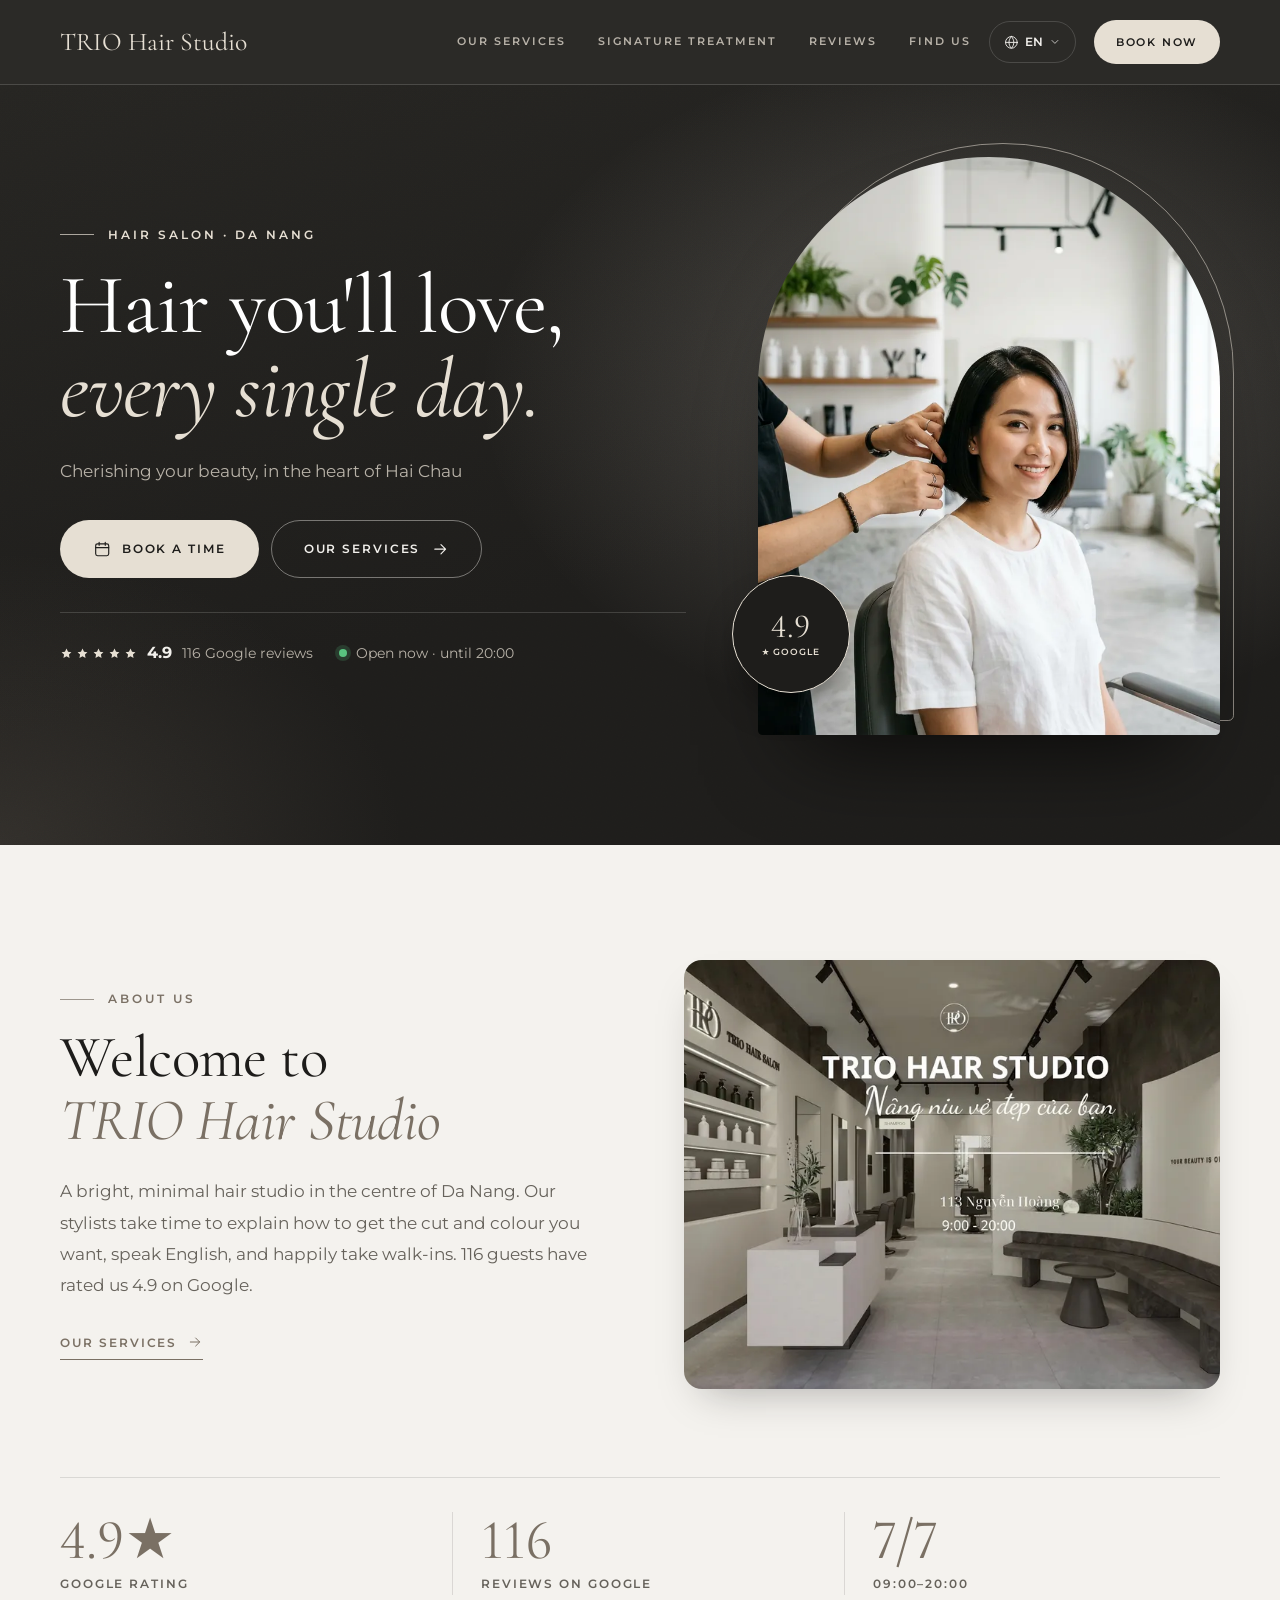
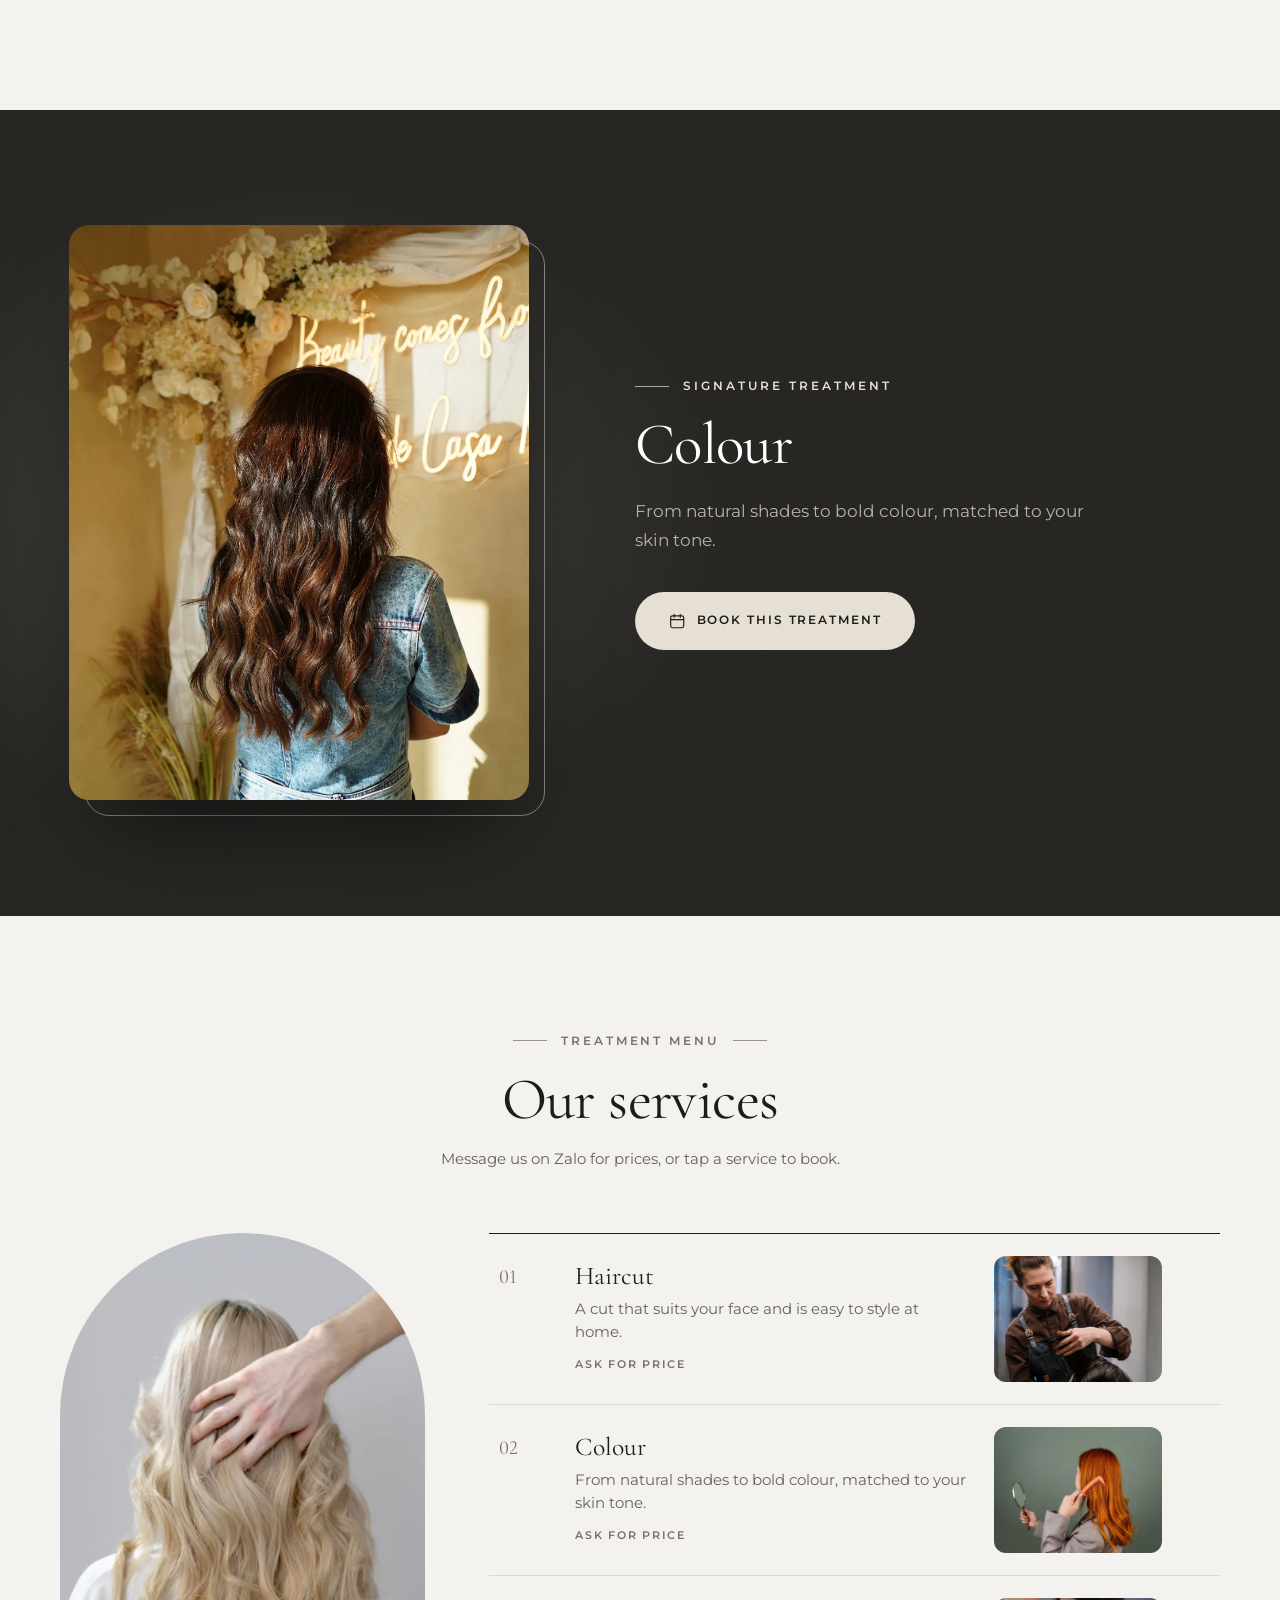
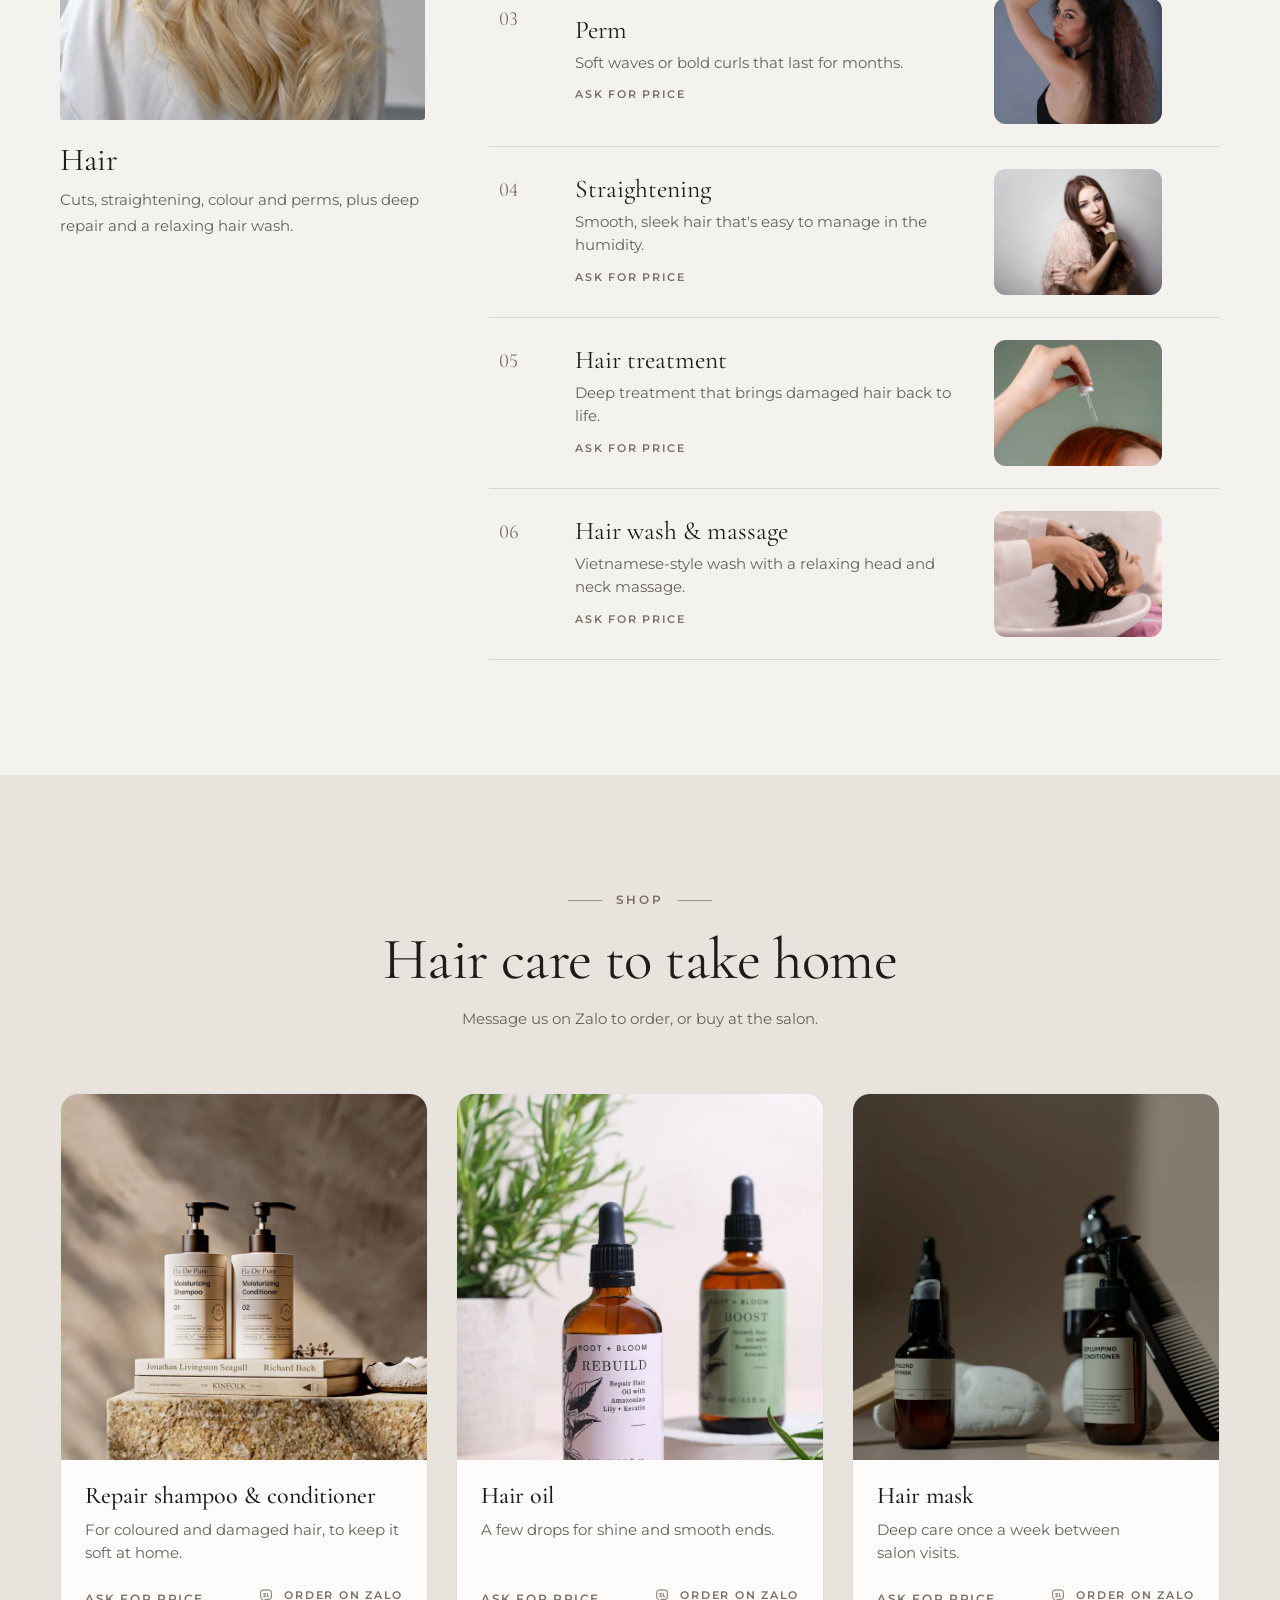
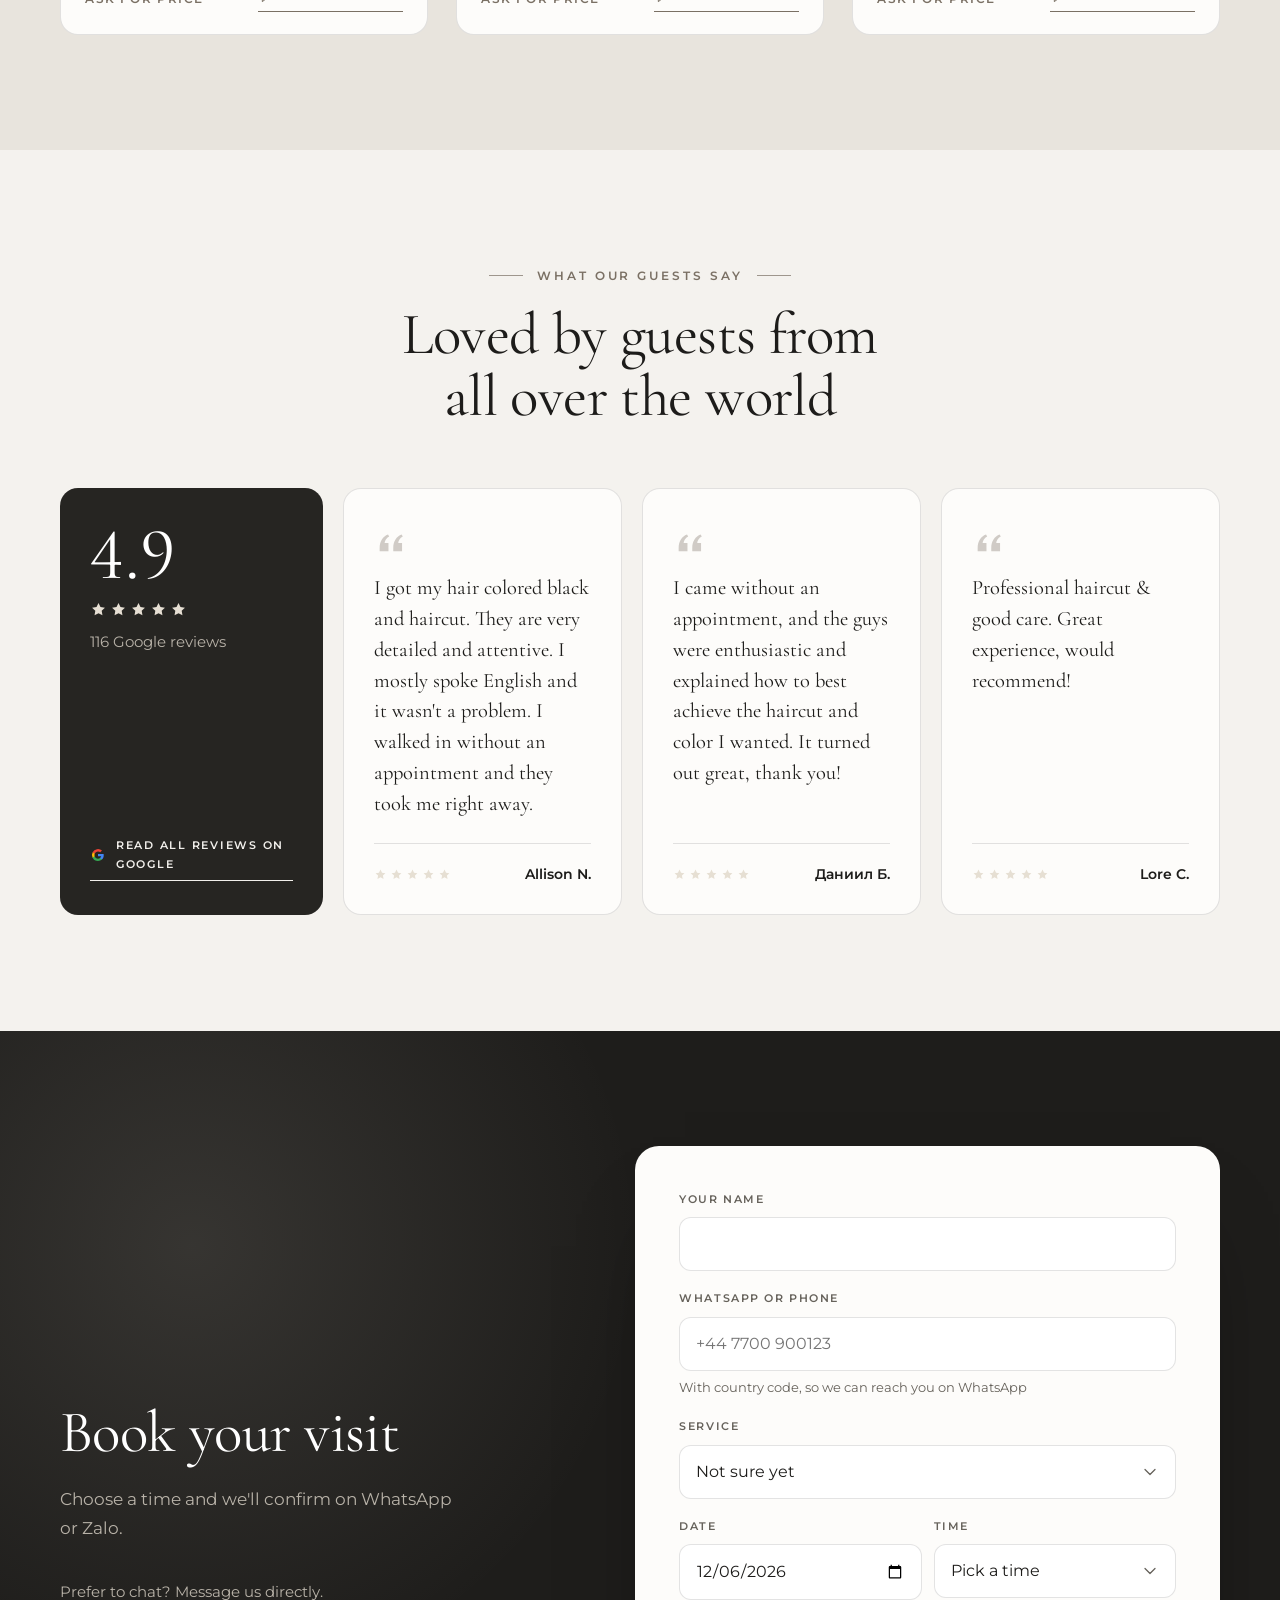
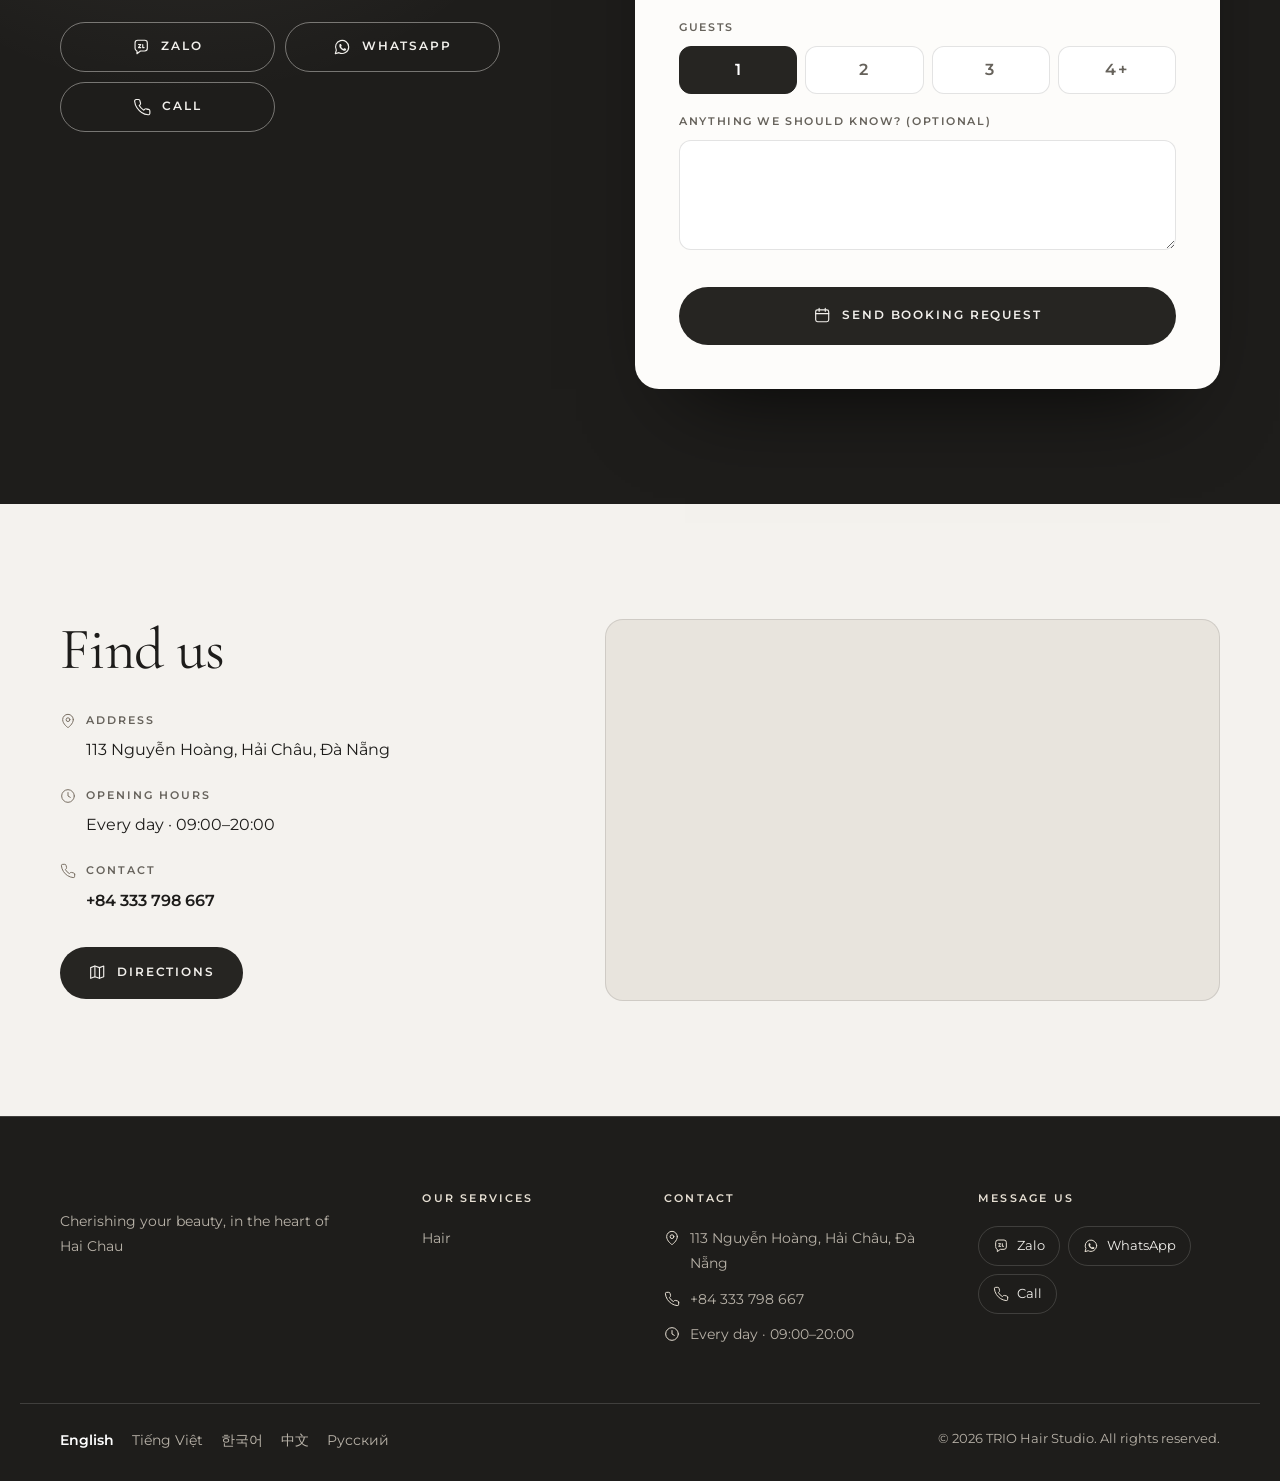
==== commit dcb0ddd1: "Update trio-hair preview site Co-Authored-By: Claude Opus 5.5 <noreply@anthropic.com>" ====
--- a/index.html
+++ b/index.html
@@ -1,5 +1,5 @@
 <!doctype html>
-<html lang="en" class="theme-mono niche-hair">
+<html lang="en" class="v3 bg-glow t-stone">
 <head>
 <meta charset="utf-8">
 <meta name="viewport" content="width=device-width, initial-scale=1, viewport-fit=cover">
@@ -16,31 +16,26 @@
 <meta property="og:type" content="website">
 <meta property="og:title" content="TRIO Hair Studio">
 <meta property="og:description" content="Cherishing your beauty, in the heart of Hai Chau">
-<meta property="og:image" content="https://romans7997.github.io/trio-hair/img/og.jpg"><meta name="theme-color" content="#FFFFFF">
+<meta property="og:image" content="https://romans7997.github.io/trio-hair/img/og.jpg"><meta name="theme-color" content="#1f150e">
 <link rel="icon" href="favicon.svg" type="image/svg+xml">
 <link rel="preconnect" href="https://fonts.googleapis.com">
 <link rel="preconnect" href="https://fonts.gstatic.com" crossorigin>
-<link rel="stylesheet" href="https://fonts.googleapis.com/css2?family=Manrope:wght@400;500;600;700;800&amp;family=Great+Vibes&amp;display=swap">
-<link rel="stylesheet" href="assets/site.css?v=e8469594">
-<style>:root{ --bg:#FFFFFF;--soft:#F4F4F2;--soft2:#E7E6E3;--surface:#ffffff;--ink:#1A1A1B;--muted:#5B5A56;--line:rgba(26,26,27,.10);--accent:#1A1A1B;--accent-dark:#000000;--accent-ink:#ffffff;--accent-soft:rgba(26,26,27,.06);--footer:#1A1A1B;--footer-ink:#ECECEA;--radius:10px;--font-head:'Manrope',Georgia,'Times New Roman',serif;--font-body:'Manrope','Apple SD Gothic Neo','Malgun Gothic','Noto Sans KR','PingFang SC','Hiragino Sans GB','Microsoft YaHei','Noto Sans SC',system-ui,-apple-system,'Segoe UI',Roboto,sans-serif;--font-script:'Great Vibes',cursive;--head-weight:800;--head-tracking:-0.035em;--em-style:normal;--btn-radius:999px }</style>
-<link rel="preload" as="image" href="img/hero-928.webp" imagesrcset="img/hero-800.webp 800w, img/hero-928.webp 928w" imagesizes="(min-width: 960px) 50vw, 100vw">
+<link rel="stylesheet" href="https://fonts.googleapis.com/css2?family=Cormorant+Garamond:ital,wght@0,400;0,500;0,600;1,400;1,500&amp;family=Montserrat:wght@400;500;600&amp;display=swap">
+<link rel="stylesheet" href="assets/v3.css?v=584168c1">
+<style>:root{ --wood:#1e1d1b;--wood-2:#262522;--wood-3:#34322e;--wood-rgb:30,29,27;--cream:#f4f2ee;--cream-2:#e8e4dd;--paper:#fdfcfa;--ink:#1d1c1a;--ink-rgb:29,28,26;--muted:#66625b;--muted-strong:#66625b;--line:rgba(29,28,26,.12);--gold:#e6dfd3;--gold-hi:#ffffff;--gold-deep:#7a7064;--gold-rgb:230,223,211;--glow-rgb:230,223,211;--deep-rgb:122,112,100;--glow2-rgb:122,112,100;--btn-ink:#1e1d1b;--on-dark:#f2f0ec;--on-dark-muted:#b8b2a8;--on-dark-rgb:242,240,236;--line-dark:rgba(242,240,236,.16);--on-dark-head:#ffffff;--slat-rgb:242,240,236 }</style>
+<script>document.documentElement.classList.add("js")</script>
+<link rel="preload" as="image" href="img/hero-928.webp" imagesrcset="img/hero-800.webp 800w, img/hero-928.webp 928w" imagesizes="(min-width: 960px) 40vw, 100vw">
 <script type="application/ld+json">{"@context": "https://schema.org", "@type": "HairSalon", "name": "TRIO Hair Studio", "telephone": "+84333798667", "url": "https://romans7997.github.io/trio-hair/", "address": {"@type": "PostalAddress", "streetAddress": "113 Nguyễn Hoàng, Hải Châu, Đà Nẵng", "addressLocality": "Da Nang", "addressCountry": "VN"}, "openingHoursSpecification": [{"@type": "OpeningHoursSpecification", "dayOfWeek": "Monday", "opens": "09:00", "closes": "20:00"}, {"@type": "OpeningHoursSpecification", "dayOfWeek": "Tuesday", "opens": "09:00", "closes": "20:00"}, {"@type": "OpeningHoursSpecification", "dayOfWeek": "Wednesday", "opens": "09:00", "closes": "20:00"}, {"@type": "OpeningHoursSpecification", "dayOfWeek": "Thursday", "opens": "09:00", "closes": "20:00"}, {"@type": "OpeningHoursSpecification", "dayOfWeek": "Friday", "opens": "09:00", "closes": "20:00"}, {"@type": "OpeningHoursSpecification", "dayOfWeek": "Saturday", "opens": "09:00", "closes": "20:00"}, {"@type": "OpeningHoursSpecification", "dayOfWeek": "Sunday", "opens": "09:00", "closes": "20:00"}], "sameAs": ["https://www.facebook.com/share/18jcCL4FT5/", "https://www.google.com/maps/place/?q=place_id:ChIJp3aFAAAZQjERDQWNItvP38E"], "priceRange": "₫₫", "image": "https://romans7997.github.io/trio-hair/img/hero-928.webp"}</script>
 </head>
 <body>
 <a class="skip" href="#main">Skip to content</a>
 
-<div class="announce"><div class="wrap announce-inner">
-  <span class="announce-loc"><svg class="ic" viewBox="0 0 24 24" aria-hidden="true" focusable="false"><path d="M20 10c0 6.5-8 12-8 12s-8-5.5-8-12a8 8 0 0 1 16 0z"/><circle cx="12" cy="10" r="2.8"/></svg>113 Nguyễn Hoàng, Đà Nẵng</span>
-  <span class="announce-main"><svg class="ic" viewBox="0 0 24 24" aria-hidden="true" focusable="false"><path d="M11 3c.6 4.2 2.2 5.9 6 6.5-3.8.6-5.4 2.3-6 6.5-.6-4.2-2.2-5.9-6-6.5 3.8-.6 5.4-2.3 6-6.5z"/><path d="M18.5 14.5c.3 1.8 1 2.6 2.5 2.9-1.5.3-2.2 1.1-2.5 2.9-.3-1.8-1-2.6-2.5-2.9 1.5-.3 2.2-1.1 2.5-2.9z"/></svg>Online booking 24/7 · WhatsApp &amp; Zalo</span>
-</div></div>
-
 <header class="nav" id="top">
   <div class="wrap nav-inner">
-    <a class="logo" href="#top" aria-label="TRIO Hair Studio">
-<span class="logo-main">TRIO</span><span class="logo-sub">Hair Studio</span></a>
+    <a class="logo" href="#top" aria-label="TRIO Hair Studio"><span class="logo-main">TRIO Hair Studio</span></a>
     <nav class="nav-links" aria-label="Menu">
       <a href="#services">Our services</a>
-<a href="#reviews">Reviews</a>      <a href="#visit">Find us</a>
+<a href="#signature">Signature treatment</a><a href="#reviews">Reviews</a>      <a href="#visit">Find us</a>
     </nav>
     <details class="lang">
       <summary aria-label="Language"><svg class="ic" viewBox="0 0 24 24" aria-hidden="true" focusable="false"><circle cx="12" cy="12" r="9.5"/><path d="M2.5 12h19M12 2.5c2.6 2.8 3.9 6 3.9 9.5S14.6 18.7 12 21.5C9.4 18.7 8.1 15.5 8.1 12S9.4 5.3 12 2.5z"/></svg><span>EN</span><svg class="ic chev" viewBox="0 0 24 24" aria-hidden="true" focusable="false"><path d="M6 9l6 6 6-6"/></svg></summary>
@@ -52,169 +47,156 @@
 <li><a href="ru/" hreflang="ru" lang="ru" data-lang="ru">Русский</a></li>
       </ul>
     </details>
-<a class="btn btn-accent btn-sm nav-book" href="#book">Book now</a>  </div>
+<a class="btn btn-gold btn-sm nav-book" href="#book">Book now</a>  </div>
 </header>
 
 <main id="main">
   <section class="hero">
+    
     <div class="wrap hero-grid">
       <div class="hero-copy">
-        <p class="script hero-script" aria-hidden="true">good hair days <svg class="ic heart" viewBox="0 0 24 24" aria-hidden="true" focusable="false"><path d="M12 20s-7.4-4.5-9.1-9.2C1.7 7.5 3.7 4.6 6.8 4.6c2.1 0 3.6 1.2 4.3 2.7h1.8c.7-1.5 2.2-2.7 4.3-2.7 3.1 0 5.1 2.9 3.9 6.2C19.4 15.5 12 20 12 20z"/></svg></p>
-        <p class="eyebrow">Hair salon · Da Nang</p>
+        <p class="eyebrow eyebrow-light">Hair salon · Da Nang</p>
         <h1 class="hero-title"><span>Hair you&#39;ll love,</span> <em>every single day.</em></h1>
         <p class="hero-lead">Cherishing your beauty, in the heart of Hai Chau</p>
         <div class="hero-cta">
-<a class="btn btn-accent btn-lg" href="#book"><svg class="ic" viewBox="0 0 24 24" aria-hidden="true" focusable="false"><rect x="3.5" y="5" width="17" height="15.5" rx="2.5"/><path d="M8 3v4M16 3v4M3.5 10h17"/></svg><span>Book a time</span></a>          <a class="btn btn-outline btn-lg" href="#services"><span>Our services</span><svg class="ic" viewBox="0 0 24 24" aria-hidden="true" focusable="false"><path d="M5 12h14M13 6l6 6-6 6"/></svg></a>
-        </div>
-        <a class="hero-rating" href="https://www.google.com/maps/place/?q=place_id:ChIJp3aFAAAZQjERDQWNItvP38E" target="_blank" rel="noopener">
-          <svg class="ic g" viewBox="0 0 24 24" aria-hidden="true" focusable="false"><path d="M20.6 12.2c0-.6-.1-1.2-.2-1.8H12v3.4h4.8a4.1 4.1 0 0 1-1.8 2.7v2.2h2.9c1.7-1.6 2.7-3.9 2.7-6.5z" class="fill g1"/><path d="M12 21c2.4 0 4.5-.8 5.9-2.2L15 16.6c-.8.5-1.8.9-3 .9-2.3 0-4.3-1.6-5-3.7H4v2.3A9 9 0 0 0 12 21z" class="fill g2"/><path d="M7 13.8a5.4 5.4 0 0 1 0-3.5V8H4a9 9 0 0 0 0 8.1z" class="fill g3"/><path d="M12 6.6c1.3 0 2.5.5 3.4 1.3l2.6-2.6A9 9 0 0 0 4 8l3 2.3c.7-2.1 2.7-3.7 5-3.7z" class="fill g4"/></svg><strong>4.9</strong><span class="stars xs" role="img" aria-label="4.9 / 5"><svg class="st" viewBox="0 0 24 24" aria-hidden="true" focusable="false"><path class="fill" d="M12 2.8l2.8 5.8 6.3.9-4.6 4.4 1.1 6.3L12 17.2l-5.6 3 1.1-6.3L2.9 9.5l6.3-.9z"/></svg><svg class="st" viewBox="0 0 24 24" aria-hidden="true" focusable="false"><path class="fill" d="M12 2.8l2.8 5.8 6.3.9-4.6 4.4 1.1 6.3L12 17.2l-5.6 3 1.1-6.3L2.9 9.5l6.3-.9z"/></svg><svg class="st" viewBox="0 0 24 24" aria-hidden="true" focusable="false"><path class="fill" d="M12 2.8l2.8 5.8 6.3.9-4.6 4.4 1.1 6.3L12 17.2l-5.6 3 1.1-6.3L2.9 9.5l6.3-.9z"/></svg><svg class="st" viewBox="0 0 24 24" aria-hidden="true" focusable="false"><path class="fill" d="M12 2.8l2.8 5.8 6.3.9-4.6 4.4 1.1 6.3L12 17.2l-5.6 3 1.1-6.3L2.9 9.5l6.3-.9z"/></svg><svg class="st" viewBox="0 0 24 24" aria-hidden="true" focusable="false"><path class="fill" d="M12 2.8l2.8 5.8 6.3.9-4.6 4.4 1.1 6.3L12 17.2l-5.6 3 1.1-6.3L2.9 9.5l6.3-.9z"/></svg></span><span>116 Google reviews</span>
-        </a>
+<a class="btn btn-gold btn-lg" href="#book"><svg class="ic" viewBox="0 0 24 24" aria-hidden="true" focusable="false"><rect x="3.5" y="5" width="17" height="15.5" rx="2.5"/><path d="M8 3v4M16 3v4M3.5 10h17"/></svg><span>Book a time</span></a><a class="btn btn-line-light btn-lg" href="#services"><span>Our services</span><svg class="ic" viewBox="0 0 24 24" aria-hidden="true" focusable="false"><path d="M5 12h14M13 6l6 6-6 6"/></svg></a>        </div>
+        <div class="hero-meta">
+<a class="hero-rating" href="https://www.google.com/maps/place/?q=place_id:ChIJp3aFAAAZQjERDQWNItvP38E" target="_blank" rel="noopener"><span class="stars xs" role="img" aria-label="4.9 / 5"><svg class="st" viewBox="0 0 24 24" aria-hidden="true" focusable="false"><path class="fill" d="M12 2.8l2.8 5.8 6.3.9-4.6 4.4 1.1 6.3L12 17.2l-5.6 3 1.1-6.3L2.9 9.5l6.3-.9z"/></svg><svg class="st" viewBox="0 0 24 24" aria-hidden="true" focusable="false"><path class="fill" d="M12 2.8l2.8 5.8 6.3.9-4.6 4.4 1.1 6.3L12 17.2l-5.6 3 1.1-6.3L2.9 9.5l6.3-.9z"/></svg><svg class="st" viewBox="0 0 24 24" aria-hidden="true" focusable="false"><path class="fill" d="M12 2.8l2.8 5.8 6.3.9-4.6 4.4 1.1 6.3L12 17.2l-5.6 3 1.1-6.3L2.9 9.5l6.3-.9z"/></svg><svg class="st" viewBox="0 0 24 24" aria-hidden="true" focusable="false"><path class="fill" d="M12 2.8l2.8 5.8 6.3.9-4.6 4.4 1.1 6.3L12 17.2l-5.6 3 1.1-6.3L2.9 9.5l6.3-.9z"/></svg><svg class="st" viewBox="0 0 24 24" aria-hidden="true" focusable="false"><path class="fill" d="M12 2.8l2.8 5.8 6.3.9-4.6 4.4 1.1 6.3L12 17.2l-5.6 3 1.1-6.3L2.9 9.5l6.3-.9z"/></svg></span><strong>4.9</strong><span>116 Google reviews</span></a><span id="open-status" class="open-status">Every day · 09:00–20:00</span>        </div>
       </div>
       <div class="hero-media">
-        <div class="hero-frame"><img class="hero-img" src="img/hero-928.webp" srcset="img/hero-800.webp 800w, img/hero-928.webp 928w" sizes="(min-width: 960px) 50vw, 100vw" alt="TRIO Hair Studio" width="928" height="1152" fetchpriority="high" style="object-position:50% 35%"></div>
-        <div class="hero-badge" aria-hidden="true">
-          <span class="hb-num">4.9</span>
-          <span class="stars xs" role="img" aria-label="4.9 / 5"><svg class="st" viewBox="0 0 24 24" aria-hidden="true" focusable="false"><path class="fill" d="M12 2.8l2.8 5.8 6.3.9-4.6 4.4 1.1 6.3L12 17.2l-5.6 3 1.1-6.3L2.9 9.5l6.3-.9z"/></svg><svg class="st" viewBox="0 0 24 24" aria-hidden="true" focusable="false"><path class="fill" d="M12 2.8l2.8 5.8 6.3.9-4.6 4.4 1.1 6.3L12 17.2l-5.6 3 1.1-6.3L2.9 9.5l6.3-.9z"/></svg><svg class="st" viewBox="0 0 24 24" aria-hidden="true" focusable="false"><path class="fill" d="M12 2.8l2.8 5.8 6.3.9-4.6 4.4 1.1 6.3L12 17.2l-5.6 3 1.1-6.3L2.9 9.5l6.3-.9z"/></svg><svg class="st" viewBox="0 0 24 24" aria-hidden="true" focusable="false"><path class="fill" d="M12 2.8l2.8 5.8 6.3.9-4.6 4.4 1.1 6.3L12 17.2l-5.6 3 1.1-6.3L2.9 9.5l6.3-.9z"/></svg><svg class="st" viewBox="0 0 24 24" aria-hidden="true" focusable="false"><path class="fill" d="M12 2.8l2.8 5.8 6.3.9-4.6 4.4 1.1 6.3L12 17.2l-5.6 3 1.1-6.3L2.9 9.5l6.3-.9z"/></svg></span>
-          <span class="hb-txt">Google</span>
-        </div>
-        <div class="hero-open"><span id="open-status" class="open-status">Every day · 09:00–20:00</span></div>
-      </div>
-    </div>
-  </section>
-
-  <section class="trust" aria-label="Contact">
-    <div class="wrap trust-grid">
-<div class="trust-item"><span class="trust-ic"><svg class="ic" viewBox="0 0 24 24" aria-hidden="true" focusable="false"><path class="fill" d="M12 2.8l2.8 5.8 6.3.9-4.6 4.4 1.1 6.3L12 17.2l-5.6 3 1.1-6.3L2.9 9.5l6.3-.9z"/></svg></span><div><strong>4.9 on Google</strong><span>116 Google reviews</span></div></div>      <div class="trust-item"><span class="trust-ic"><svg class="ic" viewBox="0 0 24 24" aria-hidden="true" focusable="false"><rect x="3.5" y="5" width="17" height="15.5" rx="2.5"/><path d="M8 3v4M16 3v4M3.5 10h17"/></svg></span><div><strong>Book online 24/7</strong><span>Even while we&#39;re busy</span></div></div>
-      <div class="trust-item"><span class="trust-ic"><svg class="ic" viewBox="0 0 24 24" aria-hidden="true" focusable="false"><path d="M21 11.5a8.4 8.4 0 0 1-.9 3.8 8.5 8.5 0 0 1-7.6 4.7 8.4 8.4 0 0 1-3.8-.9L3 21l1.9-5.7a8.4 8.4 0 0 1-.9-3.8 8.5 8.5 0 0 1 4.7-7.6 8.4 8.4 0 0 1 3.8-.9h.5a8.5 8.5 0 0 1 8 8z"/></svg></span><div><strong>WhatsApp · Zalo</strong><span>Message us anytime</span></div></div>
-      <a class="trust-item" href="https://www.google.com/maps/dir/?api=1&amp;destination=TRIO+Hair+Studio%2C+113+Nguy%E1%BB%85n+Ho%C3%A0ng%2C+H%E1%BA%A3i+Ch%C3%A2u%2C+%C4%90%C3%A0+N%E1%BA%B5ng&amp;destination_place_id=ChIJp3aFAAAZQjERDQWNItvP38E" target="_blank" rel="noopener"><span class="trust-ic"><svg class="ic" viewBox="0 0 24 24" aria-hidden="true" focusable="false"><path d="M20 10c0 6.5-8 12-8 12s-8-5.5-8-12a8 8 0 0 1 16 0z"/><circle cx="12" cy="10" r="2.8"/></svg></span><div><strong>113 Nguyễn Hoàng, Đà Nẵng</strong><span>Directions →</span></div></a>
-    </div>
-  </section>
-
-  <section class="section services" id="services">
+        <div class="arch"><img src="img/hero-928.webp" srcset="img/hero-800.webp 800w, img/hero-928.webp 928w" sizes="(min-width: 960px) 40vw, 100vw" alt="" width="928" height="1152" fetchpriority="high" style="object-position:55% 35%"></div>
+<div class="seal" aria-hidden="true"><span class="seal-big">4.9</span><span class="seal-small">★ Google</span></div>      </div>
+    </div>
+  </section>
+
+  <section class="section intro" id="about">
+    <div class="wrap">
+      <div class="intro-grid">
+        <div class="intro-copy">
+          <p class="eyebrow">About us</p>
+          <h2>Welcome to <em>TRIO Hair Studio</em></h2>
+<p class="lead">A bright, minimal hair studio in the centre of Da Nang. Our stylists take time to explain how to get the cut and colour you want, speak English, and happily take walk-ins. 116 guests have rated us 4.9 on Google.</p>          <a class="link-arrow" href="#services"><span>Our services</span><svg class="ic" viewBox="0 0 24 24" aria-hidden="true" focusable="false"><path d="M5 12h14M13 6l6 6-6 6"/></svg></a>
+        </div>
+        <div class="intro-media"><img src="img/about-1600.webp" srcset="img/about-800.webp 800w, img/about-1600.webp 1600w" sizes="(min-width: 960px) 42vw, 100vw" alt="" width="1600" height="1163" loading="lazy" decoding="async" style="object-position:45% 50%"></div>
+      </div>
+      <ul class="stats" style="--n:3">
+<li><span class="stat-big">4.9★</span><span class="stat-small">Google rating</span></li>
+<li><span class="stat-big">116</span><span class="stat-small">reviews on Google</span></li>
+<li><span class="stat-big">7/7</span><span class="stat-small">09:00–20:00</span></li>
+      </ul>
+    </div>
+  </section>
+
+  <section class="section signature" id="signature">
+    
+    <div class="wrap sig-grid">
+<div class="sig-media"><div class="sig-frame"><img src="img/sig-1600.webp" srcset="img/sig-800.webp 800w, img/sig-1600.webp 1600w" sizes="(min-width: 960px) 40vw, 100vw" alt="" width="1600" height="2400" loading="lazy" decoding="async" style="object-position:50% 30%"></div></div>      <div class="sig-copy">
+        <p class="eyebrow eyebrow-light">Signature treatment</p>
+        <h2>Colour</h2>
+<p class="sig-desc">From natural shades to bold colour, matched to your skin tone.</p><a class="btn btn-gold btn-lg" href="#book" data-service="s0-1"><svg class="ic" viewBox="0 0 24 24" aria-hidden="true" focusable="false"><rect x="3.5" y="5" width="17" height="15.5" rx="2.5"/><path d="M8 3v4M16 3v4M3.5 10h17"/></svg><span>Book this treatment</span></a>      </div>
+    </div>
+  </section>
+
+  <section class="section menu-sec" id="services">
     <div class="wrap">
       <header class="section-head center">
-        <p class="eyebrow">Our services</p>
-        <h2>Everything for beautiful hair</h2>
-        <p class="section-note">Message us on WhatsApp or Zalo for current prices.</p>
+        <p class="eyebrow">Treatment menu</p>
+        <h2>Our services</h2>
+        <p class="section-note">Message us on Zalo for prices, or tap a service to book.</p>
       </header>
-      <div class="cards n6">
-        <article class="card">
-          <div class="card-media"><img src="img/s0-0-1600.webp" srcset="img/s0-0-800.webp 800w, img/s0-0-1600.webp 1600w" sizes="(min-width: 960px) 30vw, (min-width: 640px) 45vw, 90vw" alt="TRIO Hair Studio" width="1600" height="2400" loading="lazy" decoding="async"></div>
-          <span class="card-ic"><svg class="ic" viewBox="0 0 24 24" aria-hidden="true" focusable="false"><circle cx="6" cy="6" r="3"/><circle cx="6" cy="18" r="3"/><path d="M20 4 8.1 15.9M14.5 14.5 20 20M8.1 8.1 12 12"/></svg></span>
-          <div class="card-body">
-            <h3>Haircut <span class="card-pop"><svg class="ic" viewBox="0 0 24 24" aria-hidden="true" focusable="false"><path class="fill" d="M12 2.8l2.8 5.8 6.3.9-4.6 4.4 1.1 6.3L12 17.2l-5.6 3 1.1-6.3L2.9 9.5l6.3-.9z"/></svg></span></h3>
-<p>A cut that suits your face and is easy to style at home.</p>            <div class="card-foot">
-              <span class="card-price">Ask for price</span>
-<a class="card-link" href="#book" data-service="s0-0">Book now <svg class="ic" viewBox="0 0 24 24" aria-hidden="true" focusable="false"><path d="M5 12h14M13 6l6 6-6 6"/></svg></a>            </div>
-          </div>
-        </article>
-        <article class="card">
-          <div class="card-media"><img src="img/s0-1-1600.webp" srcset="img/s0-1-800.webp 800w, img/s0-1-1600.webp 1600w" sizes="(min-width: 960px) 30vw, (min-width: 640px) 45vw, 90vw" alt="TRIO Hair Studio" width="1600" height="1067" loading="lazy" decoding="async"></div>
-          <span class="card-ic"><svg class="ic" viewBox="0 0 24 24" aria-hidden="true" focusable="false"><path d="M12 3a9 9 0 1 0 0 18c1.2 0 1.8-.8 1.8-1.6 0-1.1-.9-1.4-.9-2.4 0-1 .8-1.6 1.8-1.6H17a4 4 0 0 0 4-4C21 6.6 17 3 12 3z"/><circle cx="7.5" cy="11" r="1.1"/><circle cx="10" cy="7" r="1.1"/><circle cx="15" cy="7.5" r="1.1"/></svg></span>
-          <div class="card-body">
-            <h3>Colour</h3>
-<p>From natural shades to bold colour, matched to your skin tone.</p>            <div class="card-foot">
-              <span class="card-price">Ask for price</span>
-<a class="card-link" href="#book" data-service="s0-1">Book now <svg class="ic" viewBox="0 0 24 24" aria-hidden="true" focusable="false"><path d="M5 12h14M13 6l6 6-6 6"/></svg></a>            </div>
-          </div>
-        </article>
-        <article class="card">
-          <div class="card-media"><img src="img/s0-2-1600.webp" srcset="img/s0-2-800.webp 800w, img/s0-2-1600.webp 1600w" sizes="(min-width: 960px) 30vw, (min-width: 640px) 45vw, 90vw" alt="TRIO Hair Studio" width="1600" height="2400" loading="lazy" decoding="async"></div>
-          <span class="card-ic"><svg class="ic" viewBox="0 0 24 24" aria-hidden="true" focusable="false"><path d="M12 21c-4 0-6-2.5-6-5s2-4 4-4 3 1.5 3 3-1 2-2 2"/><path d="M12 3c4 0 6 2.5 6 5s-2 4-4 4-3-1.5-3-3 1-2 2-2"/></svg></span>
-          <div class="card-body">
-            <h3>Perm</h3>
-<p>Soft waves or bold curls that last for months.</p>            <div class="card-foot">
-              <span class="card-price">Ask for price</span>
-<a class="card-link" href="#book" data-service="s0-2">Book now <svg class="ic" viewBox="0 0 24 24" aria-hidden="true" focusable="false"><path d="M5 12h14M13 6l6 6-6 6"/></svg></a>            </div>
-          </div>
-        </article>
-        <article class="card">
-          <div class="card-media"><img src="img/s0-3-1600.webp" srcset="img/s0-3-800.webp 800w, img/s0-3-1600.webp 1600w" sizes="(min-width: 960px) 30vw, (min-width: 640px) 45vw, 90vw" alt="TRIO Hair Studio" width="1600" height="1067" loading="lazy" decoding="async"></div>
-          <span class="card-ic"><svg class="ic" viewBox="0 0 24 24" aria-hidden="true" focusable="false"><rect x="3" y="7" width="18" height="5" rx="1.5"/><path d="M5.5 12v5M8.5 12v5M11.5 12v5M14.5 12v5M17.5 12v5"/></svg></span>
-          <div class="card-body">
-            <h3>Straightening</h3>
-<p>Smooth, sleek hair that&#39;s easy to manage in the humidity.</p>            <div class="card-foot">
-              <span class="card-price">Ask for price</span>
-<a class="card-link" href="#book" data-service="s0-3">Book now <svg class="ic" viewBox="0 0 24 24" aria-hidden="true" focusable="false"><path d="M5 12h14M13 6l6 6-6 6"/></svg></a>            </div>
-          </div>
-        </article>
-        <article class="card">
-          <div class="card-media"><img src="img/s0-4-1600.webp" srcset="img/s0-4-800.webp 800w, img/s0-4-1600.webp 1600w" sizes="(min-width: 960px) 30vw, (min-width: 640px) 45vw, 90vw" alt="TRIO Hair Studio" width="1600" height="1067" loading="lazy" decoding="async"></div>
-          <span class="card-ic"><svg class="ic" viewBox="0 0 24 24" aria-hidden="true" focusable="false"><path d="M5 19c0-8 5-14 15-15-1 10-7 15-15 15z"/><path d="M5 19c3-4 6-7 10-10"/></svg></span>
-          <div class="card-body">
-            <h3>Hair treatment</h3>
-<p>Deep treatment that brings damaged hair back to life.</p>            <div class="card-foot">
-              <span class="card-price">Ask for price</span>
-<a class="card-link" href="#book" data-service="s0-4">Book now <svg class="ic" viewBox="0 0 24 24" aria-hidden="true" focusable="false"><path d="M5 12h14M13 6l6 6-6 6"/></svg></a>            </div>
-          </div>
-        </article>
-        <article class="card">
-          <div class="card-media"><img src="img/s0-5-1600.webp" srcset="img/s0-5-800.webp 800w, img/s0-5-1600.webp 1600w" sizes="(min-width: 960px) 30vw, (min-width: 640px) 45vw, 90vw" alt="TRIO Hair Studio" width="1600" height="1067" loading="lazy" decoding="async"></div>
-          <span class="card-ic"><svg class="ic" viewBox="0 0 24 24" aria-hidden="true" focusable="false"><path d="M12 3s6 6.4 6 11a6 6 0 0 1-12 0c0-4.6 6-11 6-11z"/><path d="M9.2 14.6a2.9 2.9 0 0 0 2.8 2.6"/></svg></span>
-          <div class="card-body">
-            <h3>Hair wash &amp; massage</h3>
-<p>Vietnamese-style wash with a relaxing head and neck massage.</p>            <div class="card-foot">
-              <span class="card-price">Ask for price</span>
-<a class="card-link" href="#book" data-service="s0-5">Book now <svg class="ic" viewBox="0 0 24 24" aria-hidden="true" focusable="false"><path d="M5 12h14M13 6l6 6-6 6"/></svg></a>            </div>
-          </div>
-        </article>
-      </div>
-    </div>
-  </section>
-
-  <section class="section about" id="about">
-    <div class="wrap about-grid">
-      <div class="about-media"><img src="img/about-1600.webp" srcset="img/about-800.webp 800w, img/about-1600.webp 1600w" sizes="(min-width: 960px) 45vw, 100vw" alt="TRIO Hair Studio" width="1600" height="1163" loading="lazy" decoding="async" style="object-position:50% 50%"></div>
-      <div class="about-copy">
-        <p class="eyebrow">About us</p>
-        <h2>Welcome to <em>TRIO Hair Studio</em></h2>
-<p class="about-text">A bright, minimal hair studio in the centre of Da Nang. Our stylists take time to explain how to get the cut and colour you want, speak English, and happily take walk-ins. 116 guests have rated us 4.9 on Google.</p><ul class="chips"><li><svg class="ic" viewBox="0 0 24 24" aria-hidden="true" focusable="false"><path d="M5 12.5l4.2 4.2L19 7"/></svg>We speak English</li><li><svg class="ic" viewBox="0 0 24 24" aria-hidden="true" focusable="false"><path d="M5 12.5l4.2 4.2L19 7"/></svg>Walk-ins welcome</li></ul>        <div class="about-cta">
-<a class="btn btn-accent" href="#book"><svg class="ic" viewBox="0 0 24 24" aria-hidden="true" focusable="false"><rect x="3.5" y="5" width="17" height="15.5" rx="2.5"/><path d="M8 3v4M16 3v4M3.5 10h17"/></svg><span>Book a time</span></a><a class="link-arrow" href="https://www.facebook.com/share/18jcCL4FT5/" target="_blank" rel="noopener"><svg class="ic" viewBox="0 0 24 24" aria-hidden="true" focusable="false"><path d="M14.5 8H17V4.5h-2.5c-2.5 0-4 1.6-4 4.1V11H8v3.5h2.5V21H14v-6.5h2.6l.4-3.5h-3V9c0-.6.4-1 1-1z"/></svg><span>Facebook</span></a>        </div>
-      </div>
-    </div>
-  </section>
+      <div class="tabs is-single" role="tablist" aria-label="Our services">
+<button type="button" role="tab" id="tab-cat0" aria-controls="cat0" aria-selected="true">Hair<sup>6</sup></button>      </div>
+      <div class="panel is-active" id="cat0" role="tabpanel" aria-labelledby="tab-cat0">
+        <div class="panel-media">
+<div class="panel-img"><img src="img/c0-1600.webp" srcset="img/c0-800.webp 800w, img/c0-1600.webp 1600w" sizes="(min-width: 960px) 30vw, 140px" alt="" width="1600" height="2399" fetchpriority="high" style="object-position:50% 30%"></div>          <h3 class="panel-title">Hair</h3>
+<p class="panel-desc">Cuts, straightening, colour and perms, plus deep repair and a relaxing hair wash.</p>        </div>
+        <div class="panel-list">
+          <div class="mr">
+            <a class="mr-row" href="#book" data-service="s0-0">
+              <span class="mr-num">01</span>
+<span class="mr-img"><img src="img/m0-0-1600.webp" srcset="img/m0-0-800.webp 800w, img/m0-0-1600.webp 1600w" sizes="(min-width: 960px) 160px, 96px" alt="" width="1600" height="2400" loading="lazy" decoding="async" style="object-position:50% 40%"></span>              <span class="mr-body"><span class="mr-name">Haircut</span><small>A cut that suits your face and is easy to style at home.</small><em class="mr-ask">Ask for price</em></span>
+              <span class="mt-go"><svg class="ic" viewBox="0 0 24 24" aria-hidden="true" focusable="false"><path d="M5 12h14M13 6l6 6-6 6"/></svg></span>
+            </a>
+            <a class="mr-row" href="#book" data-service="s0-1">
+              <span class="mr-num">02</span>
+<span class="mr-img"><img src="img/m0-1-1600.webp" srcset="img/m0-1-800.webp 800w, img/m0-1-1600.webp 1600w" sizes="(min-width: 960px) 160px, 96px" alt="" width="1600" height="1067" loading="lazy" decoding="async" style="object-position:50% 40%"></span>              <span class="mr-body"><span class="mr-name">Colour</span><small>From natural shades to bold colour, matched to your skin tone.</small><em class="mr-ask">Ask for price</em></span>
+              <span class="mt-go"><svg class="ic" viewBox="0 0 24 24" aria-hidden="true" focusable="false"><path d="M5 12h14M13 6l6 6-6 6"/></svg></span>
+            </a>
+            <a class="mr-row" href="#book" data-service="s0-2">
+              <span class="mr-num">03</span>
+<span class="mr-img"><img src="img/m0-2-1600.webp" srcset="img/m0-2-800.webp 800w, img/m0-2-1600.webp 1600w" sizes="(min-width: 960px) 160px, 96px" alt="" width="1600" height="2400" loading="lazy" decoding="async" style="object-position:50% 40%"></span>              <span class="mr-body"><span class="mr-name">Perm</span><small>Soft waves or bold curls that last for months.</small><em class="mr-ask">Ask for price</em></span>
+              <span class="mt-go"><svg class="ic" viewBox="0 0 24 24" aria-hidden="true" focusable="false"><path d="M5 12h14M13 6l6 6-6 6"/></svg></span>
+            </a>
+            <a class="mr-row" href="#book" data-service="s0-3">
+              <span class="mr-num">04</span>
+<span class="mr-img"><img src="img/m0-3-1600.webp" srcset="img/m0-3-800.webp 800w, img/m0-3-1600.webp 1600w" sizes="(min-width: 960px) 160px, 96px" alt="" width="1600" height="1067" loading="lazy" decoding="async" style="object-position:50% 40%"></span>              <span class="mr-body"><span class="mr-name">Straightening</span><small>Smooth, sleek hair that&#39;s easy to manage in the humidity.</small><em class="mr-ask">Ask for price</em></span>
+              <span class="mt-go"><svg class="ic" viewBox="0 0 24 24" aria-hidden="true" focusable="false"><path d="M5 12h14M13 6l6 6-6 6"/></svg></span>
+            </a>
+            <a class="mr-row" href="#book" data-service="s0-4">
+              <span class="mr-num">05</span>
+<span class="mr-img"><img src="img/m0-4-1600.webp" srcset="img/m0-4-800.webp 800w, img/m0-4-1600.webp 1600w" sizes="(min-width: 960px) 160px, 96px" alt="" width="1600" height="1067" loading="lazy" decoding="async" style="object-position:50% 40%"></span>              <span class="mr-body"><span class="mr-name">Hair treatment</span><small>Deep treatment that brings damaged hair back to life.</small><em class="mr-ask">Ask for price</em></span>
+              <span class="mt-go"><svg class="ic" viewBox="0 0 24 24" aria-hidden="true" focusable="false"><path d="M5 12h14M13 6l6 6-6 6"/></svg></span>
+            </a>
+            <a class="mr-row" href="#book" data-service="s0-5">
+              <span class="mr-num">06</span>
+<span class="mr-img"><img src="img/m0-5-1600.webp" srcset="img/m0-5-800.webp 800w, img/m0-5-1600.webp 1600w" sizes="(min-width: 960px) 160px, 96px" alt="" width="1600" height="1067" loading="lazy" decoding="async" style="object-position:50% 40%"></span>              <span class="mr-body"><span class="mr-name">Hair wash &amp; massage</span><small>Vietnamese-style wash with a relaxing head and neck massage.</small><em class="mr-ask">Ask for price</em></span>
+              <span class="mt-go"><svg class="ic" viewBox="0 0 24 24" aria-hidden="true" focusable="false"><path d="M5 12h14M13 6l6 6-6 6"/></svg></span>
+            </a>
+          </div>
+        </div>
+      </div>
+    </div>
+  </section>
+
+  <section class="section products" id="products">
+    <div class="wrap">
+      <header class="section-head center"><p class="eyebrow">Shop</p><h2>Hair care to take home</h2><p class="section-note">Message us on Zalo to order, or buy at the salon.</p></header>
+      <ul class="prod-grid">
+        <li class="prod">
+<div class="prod-img"><img src="img/p0-1600.webp" srcset="img/p0-800.webp 800w, img/p0-1600.webp 1600w" sizes="(min-width: 960px) 30vw, 80vw" alt="" width="1600" height="1600" loading="lazy" decoding="async"></div>          <h3>Repair shampoo &amp; conditioner</h3>
+<p>For coloured and damaged hair, to keep it soft at home.</p>          <div class="prod-foot"><span class="prod-price">Ask for price</span><a class="link-arrow" href="https://zalo.me/0333798667" target="_blank" rel="noopener"><svg class="ic" viewBox="0 0 24 24" aria-hidden="true" focusable="false"><path d="M4 6.5A3.5 3.5 0 0 1 7.5 3h9A3.5 3.5 0 0 1 20 6.5v7a3.5 3.5 0 0 1-3.5 3.5H11l-4.5 3.5V17A3.5 3.5 0 0 1 4 13.5z"/><path d="M8.5 8.5h3l-3 4h3M14 8.5v4h1.8"/></svg><span>Order on Zalo</span></a></div>
+        </li>
+        <li class="prod">
+<div class="prod-img"><img src="img/p1-1600.webp" srcset="img/p1-800.webp 800w, img/p1-1600.webp 1600w" sizes="(min-width: 960px) 30vw, 80vw" alt="" width="1600" height="2400" loading="lazy" decoding="async"></div>          <h3>Hair oil</h3>
+<p>A few drops for shine and smooth ends.</p>          <div class="prod-foot"><span class="prod-price">Ask for price</span><a class="link-arrow" href="https://zalo.me/0333798667" target="_blank" rel="noopener"><svg class="ic" viewBox="0 0 24 24" aria-hidden="true" focusable="false"><path d="M4 6.5A3.5 3.5 0 0 1 7.5 3h9A3.5 3.5 0 0 1 20 6.5v7a3.5 3.5 0 0 1-3.5 3.5H11l-4.5 3.5V17A3.5 3.5 0 0 1 4 13.5z"/><path d="M8.5 8.5h3l-3 4h3M14 8.5v4h1.8"/></svg><span>Order on Zalo</span></a></div>
+        </li>
+        <li class="prod">
+<div class="prod-img"><img src="img/p2-1600.webp" srcset="img/p2-800.webp 800w, img/p2-1600.webp 1600w" sizes="(min-width: 960px) 30vw, 80vw" alt="" width="1600" height="2000" loading="lazy" decoding="async"></div>          <h3>Hair mask</h3>
+<p>Deep care once a week between salon visits.</p>          <div class="prod-foot"><span class="prod-price">Ask for price</span><a class="link-arrow" href="https://zalo.me/0333798667" target="_blank" rel="noopener"><svg class="ic" viewBox="0 0 24 24" aria-hidden="true" focusable="false"><path d="M4 6.5A3.5 3.5 0 0 1 7.5 3h9A3.5 3.5 0 0 1 20 6.5v7a3.5 3.5 0 0 1-3.5 3.5H11l-4.5 3.5V17A3.5 3.5 0 0 1 4 13.5z"/><path d="M8.5 8.5h3l-3 4h3M14 8.5v4h1.8"/></svg><span>Order on Zalo</span></a></div>
+        </li>
+      </ul>
+    </div>
+  </section>
+
 
 
   <section class="section reviews" id="reviews">
     <div class="wrap">
-      <header class="section-head center">
-        <p class="eyebrow">What our guests say</p>
-        <h2>Loved by guests from all over the world</h2>
-<p class="rv-summary"><svg class="ic g" viewBox="0 0 24 24" aria-hidden="true" focusable="false"><path d="M20.6 12.2c0-.6-.1-1.2-.2-1.8H12v3.4h4.8a4.1 4.1 0 0 1-1.8 2.7v2.2h2.9c1.7-1.6 2.7-3.9 2.7-6.5z" class="fill g1"/><path d="M12 21c2.4 0 4.5-.8 5.9-2.2L15 16.6c-.8.5-1.8.9-3 .9-2.3 0-4.3-1.6-5-3.7H4v2.3A9 9 0 0 0 12 21z" class="fill g2"/><path d="M7 13.8a5.4 5.4 0 0 1 0-3.5V8H4a9 9 0 0 0 0 8.1z" class="fill g3"/><path d="M12 6.6c1.3 0 2.5.5 3.4 1.3l2.6-2.6A9 9 0 0 0 4 8l3 2.3c.7-2.1 2.7-3.7 5-3.7z" class="fill g4"/></svg><strong>4.9</strong><span class="stars xs" role="img" aria-label="4.9 / 5"><svg class="st" viewBox="0 0 24 24" aria-hidden="true" focusable="false"><path class="fill" d="M12 2.8l2.8 5.8 6.3.9-4.6 4.4 1.1 6.3L12 17.2l-5.6 3 1.1-6.3L2.9 9.5l6.3-.9z"/></svg><svg class="st" viewBox="0 0 24 24" aria-hidden="true" focusable="false"><path class="fill" d="M12 2.8l2.8 5.8 6.3.9-4.6 4.4 1.1 6.3L12 17.2l-5.6 3 1.1-6.3L2.9 9.5l6.3-.9z"/></svg><svg class="st" viewBox="0 0 24 24" aria-hidden="true" focusable="false"><path class="fill" d="M12 2.8l2.8 5.8 6.3.9-4.6 4.4 1.1 6.3L12 17.2l-5.6 3 1.1-6.3L2.9 9.5l6.3-.9z"/></svg><svg class="st" viewBox="0 0 24 24" aria-hidden="true" focusable="false"><path class="fill" d="M12 2.8l2.8 5.8 6.3.9-4.6 4.4 1.1 6.3L12 17.2l-5.6 3 1.1-6.3L2.9 9.5l6.3-.9z"/></svg><svg class="st" viewBox="0 0 24 24" aria-hidden="true" focusable="false"><path class="fill" d="M12 2.8l2.8 5.8 6.3.9-4.6 4.4 1.1 6.3L12 17.2l-5.6 3 1.1-6.3L2.9 9.5l6.3-.9z"/></svg></span><span>116 Google reviews</span></p>      </header>
-      <div class="rv-cards">
-        <figure class="rv-card">
-          <span class="rv-quote"><svg class="ic" viewBox="0 0 24 24" aria-hidden="true" focusable="false"><path class="fill" d="M4 17.5c0-4.6 2.3-8 5.9-9.4l.8 1.5c-2 1.1-3.1 2.8-3.2 4.6h2.7V20H4zm9.6 0c0-4.6 2.3-8 5.9-9.4l.8 1.5c-2 1.1-3.1 2.8-3.2 4.6h2.7V20h-6.2z"/></svg></span>
-          <span class="stars xs" role="img" aria-label="5 / 5"><svg class="st" viewBox="0 0 24 24" aria-hidden="true" focusable="false"><path class="fill" d="M12 2.8l2.8 5.8 6.3.9-4.6 4.4 1.1 6.3L12 17.2l-5.6 3 1.1-6.3L2.9 9.5l6.3-.9z"/></svg><svg class="st" viewBox="0 0 24 24" aria-hidden="true" focusable="false"><path class="fill" d="M12 2.8l2.8 5.8 6.3.9-4.6 4.4 1.1 6.3L12 17.2l-5.6 3 1.1-6.3L2.9 9.5l6.3-.9z"/></svg><svg class="st" viewBox="0 0 24 24" aria-hidden="true" focusable="false"><path class="fill" d="M12 2.8l2.8 5.8 6.3.9-4.6 4.4 1.1 6.3L12 17.2l-5.6 3 1.1-6.3L2.9 9.5l6.3-.9z"/></svg><svg class="st" viewBox="0 0 24 24" aria-hidden="true" focusable="false"><path class="fill" d="M12 2.8l2.8 5.8 6.3.9-4.6 4.4 1.1 6.3L12 17.2l-5.6 3 1.1-6.3L2.9 9.5l6.3-.9z"/></svg><svg class="st" viewBox="0 0 24 24" aria-hidden="true" focusable="false"><path class="fill" d="M12 2.8l2.8 5.8 6.3.9-4.6 4.4 1.1 6.3L12 17.2l-5.6 3 1.1-6.3L2.9 9.5l6.3-.9z"/></svg></span>
+      <header class="section-head center"><p class="eyebrow">What our guests say</p><h2>Loved by guests from all over the world</h2></header>
+      <div class="rv-grid">
+        <div class="rv-sum">
+          <span class="rv-num">4.9</span>
+          <div class="rv-sum-txt">
+            <span class="stars" role="img" aria-label="4.9 / 5"><svg class="st" viewBox="0 0 24 24" aria-hidden="true" focusable="false"><path class="fill" d="M12 2.8l2.8 5.8 6.3.9-4.6 4.4 1.1 6.3L12 17.2l-5.6 3 1.1-6.3L2.9 9.5l6.3-.9z"/></svg><svg class="st" viewBox="0 0 24 24" aria-hidden="true" focusable="false"><path class="fill" d="M12 2.8l2.8 5.8 6.3.9-4.6 4.4 1.1 6.3L12 17.2l-5.6 3 1.1-6.3L2.9 9.5l6.3-.9z"/></svg><svg class="st" viewBox="0 0 24 24" aria-hidden="true" focusable="false"><path class="fill" d="M12 2.8l2.8 5.8 6.3.9-4.6 4.4 1.1 6.3L12 17.2l-5.6 3 1.1-6.3L2.9 9.5l6.3-.9z"/></svg><svg class="st" viewBox="0 0 24 24" aria-hidden="true" focusable="false"><path class="fill" d="M12 2.8l2.8 5.8 6.3.9-4.6 4.4 1.1 6.3L12 17.2l-5.6 3 1.1-6.3L2.9 9.5l6.3-.9z"/></svg><svg class="st" viewBox="0 0 24 24" aria-hidden="true" focusable="false"><path class="fill" d="M12 2.8l2.8 5.8 6.3.9-4.6 4.4 1.1 6.3L12 17.2l-5.6 3 1.1-6.3L2.9 9.5l6.3-.9z"/></svg></span>
+            <p>116 Google reviews</p>
+<a class="link-arrow" href="https://www.google.com/maps/place/?q=place_id:ChIJp3aFAAAZQjERDQWNItvP38E" target="_blank" rel="noopener"><svg class="ic g" viewBox="0 0 24 24" aria-hidden="true" focusable="false"><path d="M20.6 12.2c0-.6-.1-1.2-.2-1.8H12v3.4h4.8a4.1 4.1 0 0 1-1.8 2.7v2.2h2.9c1.7-1.6 2.7-3.9 2.7-6.5z" class="fill g1"/><path d="M12 21c2.4 0 4.5-.8 5.9-2.2L15 16.6c-.8.5-1.8.9-3 .9-2.3 0-4.3-1.6-5-3.7H4v2.3A9 9 0 0 0 12 21z" class="fill g2"/><path d="M7 13.8a5.4 5.4 0 0 1 0-3.5V8H4a9 9 0 0 0 0 8.1z" class="fill g3"/><path d="M12 6.6c1.3 0 2.5.5 3.4 1.3l2.6-2.6A9 9 0 0 0 4 8l3 2.3c.7-2.1 2.7-3.7 5-3.7z" class="fill g4"/></svg><span>Read all reviews on Google</span></a>          </div>
+        </div>
+        <div class="rv-list">
+        <figure class="rv">
+          <svg class="ic rv-q" viewBox="0 0 24 24" aria-hidden="true" focusable="false"><path class="fill" d="M4 17.5c0-4.6 2.3-8 5.9-9.4l.8 1.5c-2 1.1-3.1 2.8-3.2 4.6h2.7V20H4zm9.6 0c0-4.6 2.3-8 5.9-9.4l.8 1.5c-2 1.1-3.1 2.8-3.2 4.6h2.7V20h-6.2z"/></svg>
           <blockquote lang="en">I got my hair colored black and haircut. They are very detailed and attentive. I mostly spoke English and it wasn&#39;t a problem. I walked in without an appointment and they took me right away.</blockquote>
-          <figcaption><span class="rv-avatar" aria-hidden="true">A</span><span class="rv-name">Allison N.</span></figcaption>
+          <figcaption><span class="stars xs" role="img" aria-label="5 / 5"><svg class="st" viewBox="0 0 24 24" aria-hidden="true" focusable="false"><path class="fill" d="M12 2.8l2.8 5.8 6.3.9-4.6 4.4 1.1 6.3L12 17.2l-5.6 3 1.1-6.3L2.9 9.5l6.3-.9z"/></svg><svg class="st" viewBox="0 0 24 24" aria-hidden="true" focusable="false"><path class="fill" d="M12 2.8l2.8 5.8 6.3.9-4.6 4.4 1.1 6.3L12 17.2l-5.6 3 1.1-6.3L2.9 9.5l6.3-.9z"/></svg><svg class="st" viewBox="0 0 24 24" aria-hidden="true" focusable="false"><path class="fill" d="M12 2.8l2.8 5.8 6.3.9-4.6 4.4 1.1 6.3L12 17.2l-5.6 3 1.1-6.3L2.9 9.5l6.3-.9z"/></svg><svg class="st" viewBox="0 0 24 24" aria-hidden="true" focusable="false"><path class="fill" d="M12 2.8l2.8 5.8 6.3.9-4.6 4.4 1.1 6.3L12 17.2l-5.6 3 1.1-6.3L2.9 9.5l6.3-.9z"/></svg><svg class="st" viewBox="0 0 24 24" aria-hidden="true" focusable="false"><path class="fill" d="M12 2.8l2.8 5.8 6.3.9-4.6 4.4 1.1 6.3L12 17.2l-5.6 3 1.1-6.3L2.9 9.5l6.3-.9z"/></svg></span><span>Allison N.</span></figcaption>
         </figure>
-        <figure class="rv-card">
-          <span class="rv-quote"><svg class="ic" viewBox="0 0 24 24" aria-hidden="true" focusable="false"><path class="fill" d="M4 17.5c0-4.6 2.3-8 5.9-9.4l.8 1.5c-2 1.1-3.1 2.8-3.2 4.6h2.7V20H4zm9.6 0c0-4.6 2.3-8 5.9-9.4l.8 1.5c-2 1.1-3.1 2.8-3.2 4.6h2.7V20h-6.2z"/></svg></span>
-          <span class="stars xs" role="img" aria-label="5 / 5"><svg class="st" viewBox="0 0 24 24" aria-hidden="true" focusable="false"><path class="fill" d="M12 2.8l2.8 5.8 6.3.9-4.6 4.4 1.1 6.3L12 17.2l-5.6 3 1.1-6.3L2.9 9.5l6.3-.9z"/></svg><svg class="st" viewBox="0 0 24 24" aria-hidden="true" focusable="false"><path class="fill" d="M12 2.8l2.8 5.8 6.3.9-4.6 4.4 1.1 6.3L12 17.2l-5.6 3 1.1-6.3L2.9 9.5l6.3-.9z"/></svg><svg class="st" viewBox="0 0 24 24" aria-hidden="true" focusable="false"><path class="fill" d="M12 2.8l2.8 5.8 6.3.9-4.6 4.4 1.1 6.3L12 17.2l-5.6 3 1.1-6.3L2.9 9.5l6.3-.9z"/></svg><svg class="st" viewBox="0 0 24 24" aria-hidden="true" focusable="false"><path class="fill" d="M12 2.8l2.8 5.8 6.3.9-4.6 4.4 1.1 6.3L12 17.2l-5.6 3 1.1-6.3L2.9 9.5l6.3-.9z"/></svg><svg class="st" viewBox="0 0 24 24" aria-hidden="true" focusable="false"><path class="fill" d="M12 2.8l2.8 5.8 6.3.9-4.6 4.4 1.1 6.3L12 17.2l-5.6 3 1.1-6.3L2.9 9.5l6.3-.9z"/></svg></span>
+        <figure class="rv">
+          <svg class="ic rv-q" viewBox="0 0 24 24" aria-hidden="true" focusable="false"><path class="fill" d="M4 17.5c0-4.6 2.3-8 5.9-9.4l.8 1.5c-2 1.1-3.1 2.8-3.2 4.6h2.7V20H4zm9.6 0c0-4.6 2.3-8 5.9-9.4l.8 1.5c-2 1.1-3.1 2.8-3.2 4.6h2.7V20h-6.2z"/></svg>
           <blockquote lang="en">I came without an appointment, and the guys were enthusiastic and explained how to best achieve the haircut and color I wanted. It turned out great, thank you!</blockquote>
-          <figcaption><span class="rv-avatar" aria-hidden="true">Д</span><span class="rv-name">Даниил Б.</span></figcaption>
+          <figcaption><span class="stars xs" role="img" aria-label="5 / 5"><svg class="st" viewBox="0 0 24 24" aria-hidden="true" focusable="false"><path class="fill" d="M12 2.8l2.8 5.8 6.3.9-4.6 4.4 1.1 6.3L12 17.2l-5.6 3 1.1-6.3L2.9 9.5l6.3-.9z"/></svg><svg class="st" viewBox="0 0 24 24" aria-hidden="true" focusable="false"><path class="fill" d="M12 2.8l2.8 5.8 6.3.9-4.6 4.4 1.1 6.3L12 17.2l-5.6 3 1.1-6.3L2.9 9.5l6.3-.9z"/></svg><svg class="st" viewBox="0 0 24 24" aria-hidden="true" focusable="false"><path class="fill" d="M12 2.8l2.8 5.8 6.3.9-4.6 4.4 1.1 6.3L12 17.2l-5.6 3 1.1-6.3L2.9 9.5l6.3-.9z"/></svg><svg class="st" viewBox="0 0 24 24" aria-hidden="true" focusable="false"><path class="fill" d="M12 2.8l2.8 5.8 6.3.9-4.6 4.4 1.1 6.3L12 17.2l-5.6 3 1.1-6.3L2.9 9.5l6.3-.9z"/></svg><svg class="st" viewBox="0 0 24 24" aria-hidden="true" focusable="false"><path class="fill" d="M12 2.8l2.8 5.8 6.3.9-4.6 4.4 1.1 6.3L12 17.2l-5.6 3 1.1-6.3L2.9 9.5l6.3-.9z"/></svg></span><span>Даниил Б.</span></figcaption>
         </figure>
-        <figure class="rv-card">
-          <span class="rv-quote"><svg class="ic" viewBox="0 0 24 24" aria-hidden="true" focusable="false"><path class="fill" d="M4 17.5c0-4.6 2.3-8 5.9-9.4l.8 1.5c-2 1.1-3.1 2.8-3.2 4.6h2.7V20H4zm9.6 0c0-4.6 2.3-8 5.9-9.4l.8 1.5c-2 1.1-3.1 2.8-3.2 4.6h2.7V20h-6.2z"/></svg></span>
-          <span class="stars xs" role="img" aria-label="5 / 5"><svg class="st" viewBox="0 0 24 24" aria-hidden="true" focusable="false"><path class="fill" d="M12 2.8l2.8 5.8 6.3.9-4.6 4.4 1.1 6.3L12 17.2l-5.6 3 1.1-6.3L2.9 9.5l6.3-.9z"/></svg><svg class="st" viewBox="0 0 24 24" aria-hidden="true" focusable="false"><path class="fill" d="M12 2.8l2.8 5.8 6.3.9-4.6 4.4 1.1 6.3L12 17.2l-5.6 3 1.1-6.3L2.9 9.5l6.3-.9z"/></svg><svg class="st" viewBox="0 0 24 24" aria-hidden="true" focusable="false"><path class="fill" d="M12 2.8l2.8 5.8 6.3.9-4.6 4.4 1.1 6.3L12 17.2l-5.6 3 1.1-6.3L2.9 9.5l6.3-.9z"/></svg><svg class="st" viewBox="0 0 24 24" aria-hidden="true" focusable="false"><path class="fill" d="M12 2.8l2.8 5.8 6.3.9-4.6 4.4 1.1 6.3L12 17.2l-5.6 3 1.1-6.3L2.9 9.5l6.3-.9z"/></svg><svg class="st" viewBox="0 0 24 24" aria-hidden="true" focusable="false"><path class="fill" d="M12 2.8l2.8 5.8 6.3.9-4.6 4.4 1.1 6.3L12 17.2l-5.6 3 1.1-6.3L2.9 9.5l6.3-.9z"/></svg></span>
+        <figure class="rv">
+          <svg class="ic rv-q" viewBox="0 0 24 24" aria-hidden="true" focusable="false"><path class="fill" d="M4 17.5c0-4.6 2.3-8 5.9-9.4l.8 1.5c-2 1.1-3.1 2.8-3.2 4.6h2.7V20H4zm9.6 0c0-4.6 2.3-8 5.9-9.4l.8 1.5c-2 1.1-3.1 2.8-3.2 4.6h2.7V20h-6.2z"/></svg>
           <blockquote lang="en">Professional haircut &amp; good care. Great experience, would recommend!</blockquote>
-          <figcaption><span class="rv-avatar" aria-hidden="true">L</span><span class="rv-name">Lore C.</span></figcaption>
+          <figcaption><span class="stars xs" role="img" aria-label="5 / 5"><svg class="st" viewBox="0 0 24 24" aria-hidden="true" focusable="false"><path class="fill" d="M12 2.8l2.8 5.8 6.3.9-4.6 4.4 1.1 6.3L12 17.2l-5.6 3 1.1-6.3L2.9 9.5l6.3-.9z"/></svg><svg class="st" viewBox="0 0 24 24" aria-hidden="true" focusable="false"><path class="fill" d="M12 2.8l2.8 5.8 6.3.9-4.6 4.4 1.1 6.3L12 17.2l-5.6 3 1.1-6.3L2.9 9.5l6.3-.9z"/></svg><svg class="st" viewBox="0 0 24 24" aria-hidden="true" focusable="false"><path class="fill" d="M12 2.8l2.8 5.8 6.3.9-4.6 4.4 1.1 6.3L12 17.2l-5.6 3 1.1-6.3L2.9 9.5l6.3-.9z"/></svg><svg class="st" viewBox="0 0 24 24" aria-hidden="true" focusable="false"><path class="fill" d="M12 2.8l2.8 5.8 6.3.9-4.6 4.4 1.1 6.3L12 17.2l-5.6 3 1.1-6.3L2.9 9.5l6.3-.9z"/></svg><svg class="st" viewBox="0 0 24 24" aria-hidden="true" focusable="false"><path class="fill" d="M12 2.8l2.8 5.8 6.3.9-4.6 4.4 1.1 6.3L12 17.2l-5.6 3 1.1-6.3L2.9 9.5l6.3-.9z"/></svg></span><span>Lore C.</span></figcaption>
         </figure>
-      </div>
-<div class="center-cta"><a class="link-arrow" href="https://www.google.com/maps/place/?q=place_id:ChIJp3aFAAAZQjERDQWNItvP38E" target="_blank" rel="noopener"><svg class="ic g" viewBox="0 0 24 24" aria-hidden="true" focusable="false"><path d="M20.6 12.2c0-.6-.1-1.2-.2-1.8H12v3.4h4.8a4.1 4.1 0 0 1-1.8 2.7v2.2h2.9c1.7-1.6 2.7-3.9 2.7-6.5z" class="fill g1"/><path d="M12 21c2.4 0 4.5-.8 5.9-2.2L15 16.6c-.8.5-1.8.9-3 .9-2.3 0-4.3-1.6-5-3.7H4v2.3A9 9 0 0 0 12 21z" class="fill g2"/><path d="M7 13.8a5.4 5.4 0 0 1 0-3.5V8H4a9 9 0 0 0 0 8.1z" class="fill g3"/><path d="M12 6.6c1.3 0 2.5.5 3.4 1.3l2.6-2.6A9 9 0 0 0 4 8l3 2.3c.7-2.1 2.7-3.7 5-3.7z" class="fill g4"/></svg><span>Read all reviews on Google</span><svg class="ic" viewBox="0 0 24 24" aria-hidden="true" focusable="false"><path d="M5 12h14M13 6l6 6-6 6"/></svg></a></div>    </div>
-  </section>
-
-  <section class="cta-band">
-    <div class="wrap">
-      <div class="cta-inner">
-        <div class="cta-media"><img src="img/cta-1600.webp" srcset="img/cta-800.webp 800w, img/cta-1600.webp 1600w" sizes="(min-width: 960px) 35vw, 100vw" alt="TRIO Hair Studio" width="1600" height="2400" loading="lazy" decoding="async"></div>
-        <div class="cta-copy">
-          <p class="script" aria-hidden="true">good hair days</p>
-          <h2>Ready for your new look?</h2>
-          <p>Book online in a minute, or message us on WhatsApp or Zalo.</p>
-          <div class="cta-actions">
-<a class="btn btn-light btn-lg" href="#book"><svg class="ic" viewBox="0 0 24 24" aria-hidden="true" focusable="false"><rect x="3.5" y="5" width="17" height="15.5" rx="2.5"/><path d="M8 3v4M16 3v4M3.5 10h17"/></svg><span>Book a time</span></a><a class="btn btn-ghost-light btn-lg" href="https://wa.me/84333798667" target="_blank" rel="noopener"><svg class="ic" viewBox="0 0 24 24" aria-hidden="true" focusable="false"><path d="M20.5 11.6a8.6 8.6 0 0 1-12.7 7.5L3 20.5l1.4-4.6A8.6 8.6 0 1 1 20.5 11.6z"/><path class="fill" d="M8.6 8.3c.2-.5.5-.6.8-.6h.6c.2 0 .4.1.5.4l.8 1.8c.1.2 0 .5-.1.7l-.5.6c-.1.2-.1.4 0 .6.4.8 1.6 2 2.5 2.4.2.1.4.1.6-.1l.6-.7c.2-.2.4-.2.6-.1l1.8.8c.3.1.4.3.4.5 0 .9-.6 1.8-1.7 2-1 .2-2.5-.2-4.4-1.7-1.8-1.5-2.7-3.2-2.8-4.2-.1-.9.2-1.8.3-2.4z"/></svg><span>WhatsApp</span></a>
-          </div>
         </div>
       </div>
     </div>
@@ -223,13 +205,10 @@
   <section class="section book" id="book">
     <div class="wrap book-layout">
       <div class="book-intro">
-        <p class="eyebrow">Book now</p>
         <h2>Book your visit</h2>
         <p class="book-sub">Choose a time and we&#39;ll confirm on WhatsApp or Zalo.</p>
         <p class="book-or">Prefer to chat? Message us directly.</p>
-        <div class="contact-row">
-<a class="btn btn-ghost" href="https://wa.me/84333798667" target="_blank" rel="noopener"><svg class="ic" viewBox="0 0 24 24" aria-hidden="true" focusable="false"><path d="M20.5 11.6a8.6 8.6 0 0 1-12.7 7.5L3 20.5l1.4-4.6A8.6 8.6 0 1 1 20.5 11.6z"/><path class="fill" d="M8.6 8.3c.2-.5.5-.6.8-.6h.6c.2 0 .4.1.5.4l.8 1.8c.1.2 0 .5-.1.7l-.5.6c-.1.2-.1.4 0 .6.4.8 1.6 2 2.5 2.4.2.1.4.1.6-.1l.6-.7c.2-.2.4-.2.6-.1l1.8.8c.3.1.4.3.4.5 0 .9-.6 1.8-1.7 2-1 .2-2.5-.2-4.4-1.7-1.8-1.5-2.7-3.2-2.8-4.2-.1-.9.2-1.8.3-2.4z"/></svg><span>WhatsApp</span></a><a class="btn btn-ghost" href="https://zalo.me/0333798667" target="_blank" rel="noopener"><svg class="ic" viewBox="0 0 24 24" aria-hidden="true" focusable="false"><path d="M4 6.5A3.5 3.5 0 0 1 7.5 3h9A3.5 3.5 0 0 1 20 6.5v7a3.5 3.5 0 0 1-3.5 3.5H11l-4.5 3.5V17A3.5 3.5 0 0 1 4 13.5z"/><path d="M8.5 8.5h3l-3 4h3M14 8.5v4h1.8"/></svg><span>Zalo</span></a>          <a class="btn btn-ghost" href="tel:+84333798667"><svg class="ic" viewBox="0 0 24 24" aria-hidden="true" focusable="false"><path d="M22 16.9v3a2 2 0 0 1-2.2 2 19.8 19.8 0 0 1-8.6-3.1 19.5 19.5 0 0 1-6-6A19.8 19.8 0 0 1 2.1 4.2 2 2 0 0 1 4.1 2h3a2 2 0 0 1 2 1.7c.1 1 .4 1.9.7 2.8a2 2 0 0 1-.5 2.1L8.1 9.9a16 16 0 0 0 6 6l1.3-1.3a2 2 0 0 1 2.1-.4c.9.3 1.8.6 2.8.7a2 2 0 0 1 1.7 2z"/></svg><span>Call</span></a>
-        </div>
+        <div class="contact-grid"><a class="btn btn-line-light" href="https://zalo.me/0333798667" target="_blank" rel="noopener"><svg class="ic" viewBox="0 0 24 24" aria-hidden="true" focusable="false"><path d="M4 6.5A3.5 3.5 0 0 1 7.5 3h9A3.5 3.5 0 0 1 20 6.5v7a3.5 3.5 0 0 1-3.5 3.5H11l-4.5 3.5V17A3.5 3.5 0 0 1 4 13.5z"/><path d="M8.5 8.5h3l-3 4h3M14 8.5v4h1.8"/></svg><span>Zalo</span></a><a class="btn btn-line-light" href="https://wa.me/84333798667" target="_blank" rel="noopener"><svg class="ic" viewBox="0 0 24 24" aria-hidden="true" focusable="false"><path d="M20.5 11.6a8.6 8.6 0 0 1-12.7 7.5L3 20.5l1.4-4.6A8.6 8.6 0 1 1 20.5 11.6z"/><path class="fill" d="M8.6 8.3c.2-.5.5-.6.8-.6h.6c.2 0 .4.1.5.4l.8 1.8c.1.2 0 .5-.1.7l-.5.6c-.1.2-.1.4 0 .6.4.8 1.6 2 2.5 2.4.2.1.4.1.6-.1l.6-.7c.2-.2.4-.2.6-.1l1.8.8c.3.1.4.3.4.5 0 .9-.6 1.8-1.7 2-1 .2-2.5-.2-4.4-1.7-1.8-1.5-2.7-3.2-2.8-4.2-.1-.9.2-1.8.3-2.4z"/></svg><span>WhatsApp</span></a><a class="btn btn-line-light" href="tel:+84333798667"><svg class="ic" viewBox="0 0 24 24" aria-hidden="true" focusable="false"><path d="M22 16.9v3a2 2 0 0 1-2.2 2 19.8 19.8 0 0 1-8.6-3.1 19.5 19.5 0 0 1-6-6A19.8 19.8 0 0 1 2.1 4.2 2 2 0 0 1 4.1 2h3a2 2 0 0 1 2 1.7c.1 1 .4 1.9.7 2.8a2 2 0 0 1-.5 2.1L8.1 9.9a16 16 0 0 0 6 6l1.3-1.3a2 2 0 0 1 2.1-.4c.9.3 1.8.6 2.8.7a2 2 0 0 1 1.7 2z"/></svg><span>Call</span></a></div>
       </div>
       <div class="book-card">
         <form class="book-form" id="book-form" novalidate>
@@ -282,11 +261,11 @@
             <textarea id="f-note" name="note" rows="3" maxlength="500"></textarea>
           </div>
           <div class="hp" aria-hidden="true"><label>Website <input name="website" tabindex="-1" autocomplete="off"></label></div>
-          <button class="btn btn-accent btn-lg btn-block" type="submit" id="f-submit"><svg class="ic" viewBox="0 0 24 24" aria-hidden="true" focusable="false"><rect x="3.5" y="5" width="17" height="15.5" rx="2.5"/><path d="M8 3v4M16 3v4M3.5 10h17"/></svg><span>Send booking request</span></button>
+          <button class="btn btn-dark btn-lg btn-block" type="submit" id="f-submit"><svg class="ic" viewBox="0 0 24 24" aria-hidden="true" focusable="false"><rect x="3.5" y="5" width="17" height="15.5" rx="2.5"/><path d="M8 3v4M16 3v4M3.5 10h17"/></svg><span>Send booking request</span></button>
           <div class="form-error" id="form-error" role="alert" hidden>
             <p>We couldn&#39;t send your request. Please message us instead, it takes a few seconds.</p>
             <div class="contact-row">
-<a class="btn btn-accent" id="err-wa" href="https://wa.me/84333798667" target="_blank" rel="noopener"><svg class="ic" viewBox="0 0 24 24" aria-hidden="true" focusable="false"><path d="M20.5 11.6a8.6 8.6 0 0 1-12.7 7.5L3 20.5l1.4-4.6A8.6 8.6 0 1 1 20.5 11.6z"/><path class="fill" d="M8.6 8.3c.2-.5.5-.6.8-.6h.6c.2 0 .4.1.5.4l.8 1.8c.1.2 0 .5-.1.7l-.5.6c-.1.2-.1.4 0 .6.4.8 1.6 2 2.5 2.4.2.1.4.1.6-.1l.6-.7c.2-.2.4-.2.6-.1l1.8.8c.3.1.4.3.4.5 0 .9-.6 1.8-1.7 2-1 .2-2.5-.2-4.4-1.7-1.8-1.5-2.7-3.2-2.8-4.2-.1-.9.2-1.8.3-2.4z"/></svg><span>WhatsApp</span></a><a class="btn btn-ghost" href="https://zalo.me/0333798667" target="_blank" rel="noopener"><svg class="ic" viewBox="0 0 24 24" aria-hidden="true" focusable="false"><path d="M4 6.5A3.5 3.5 0 0 1 7.5 3h9A3.5 3.5 0 0 1 20 6.5v7a3.5 3.5 0 0 1-3.5 3.5H11l-4.5 3.5V17A3.5 3.5 0 0 1 4 13.5z"/><path d="M8.5 8.5h3l-3 4h3M14 8.5v4h1.8"/></svg><span>Zalo</span></a>              <a class="btn btn-ghost" href="tel:+84333798667"><svg class="ic" viewBox="0 0 24 24" aria-hidden="true" focusable="false"><path d="M22 16.9v3a2 2 0 0 1-2.2 2 19.8 19.8 0 0 1-8.6-3.1 19.5 19.5 0 0 1-6-6A19.8 19.8 0 0 1 2.1 4.2 2 2 0 0 1 4.1 2h3a2 2 0 0 1 2 1.7c.1 1 .4 1.9.7 2.8a2 2 0 0 1-.5 2.1L8.1 9.9a16 16 0 0 0 6 6l1.3-1.3a2 2 0 0 1 2.1-.4c.9.3 1.8.6 2.8.7a2 2 0 0 1 1.7 2z"/></svg><span>Call</span></a>
+<a class="btn btn-dark" id="err-wa" href="https://wa.me/84333798667" target="_blank" rel="noopener"><svg class="ic" viewBox="0 0 24 24" aria-hidden="true" focusable="false"><path d="M20.5 11.6a8.6 8.6 0 0 1-12.7 7.5L3 20.5l1.4-4.6A8.6 8.6 0 1 1 20.5 11.6z"/><path class="fill" d="M8.6 8.3c.2-.5.5-.6.8-.6h.6c.2 0 .4.1.5.4l.8 1.8c.1.2 0 .5-.1.7l-.5.6c-.1.2-.1.4 0 .6.4.8 1.6 2 2.5 2.4.2.1.4.1.6-.1l.6-.7c.2-.2.4-.2.6-.1l1.8.8c.3.1.4.3.4.5 0 .9-.6 1.8-1.7 2-1 .2-2.5-.2-4.4-1.7-1.8-1.5-2.7-3.2-2.8-4.2-.1-.9.2-1.8.3-2.4z"/></svg><span>WhatsApp</span></a><a class="btn btn-line" href="https://zalo.me/0333798667" target="_blank" rel="noopener"><svg class="ic" viewBox="0 0 24 24" aria-hidden="true" focusable="false"><path d="M4 6.5A3.5 3.5 0 0 1 7.5 3h9A3.5 3.5 0 0 1 20 6.5v7a3.5 3.5 0 0 1-3.5 3.5H11l-4.5 3.5V17A3.5 3.5 0 0 1 4 13.5z"/><path d="M8.5 8.5h3l-3 4h3M14 8.5v4h1.8"/></svg><span>Zalo</span></a>              <a class="btn btn-line" href="tel:+84333798667"><svg class="ic" viewBox="0 0 24 24" aria-hidden="true" focusable="false"><path d="M22 16.9v3a2 2 0 0 1-2.2 2 19.8 19.8 0 0 1-8.6-3.1 19.5 19.5 0 0 1-6-6A19.8 19.8 0 0 1 2.1 4.2 2 2 0 0 1 4.1 2h3a2 2 0 0 1 2 1.7c.1 1 .4 1.9.7 2.8a2 2 0 0 1-.5 2.1L8.1 9.9a16 16 0 0 0 6 6l1.3-1.3a2 2 0 0 1 2.1-.4c.9.3 1.8.6 2.8.7a2 2 0 0 1 1.7 2z"/></svg><span>Call</span></a>
             </div>
           </div>
         </form>
@@ -296,7 +275,7 @@
           <p id="done-summary" class="done-summary"></p>
           <p class="muted">We&#39;ll confirm your time on WhatsApp or Zalo soon. In a hurry? Message us directly.</p>
           <div class="contact-row">
-<a class="btn btn-ghost" href="https://wa.me/84333798667" target="_blank" rel="noopener"><svg class="ic" viewBox="0 0 24 24" aria-hidden="true" focusable="false"><path d="M20.5 11.6a8.6 8.6 0 0 1-12.7 7.5L3 20.5l1.4-4.6A8.6 8.6 0 1 1 20.5 11.6z"/><path class="fill" d="M8.6 8.3c.2-.5.5-.6.8-.6h.6c.2 0 .4.1.5.4l.8 1.8c.1.2 0 .5-.1.7l-.5.6c-.1.2-.1.4 0 .6.4.8 1.6 2 2.5 2.4.2.1.4.1.6-.1l.6-.7c.2-.2.4-.2.6-.1l1.8.8c.3.1.4.3.4.5 0 .9-.6 1.8-1.7 2-1 .2-2.5-.2-4.4-1.7-1.8-1.5-2.7-3.2-2.8-4.2-.1-.9.2-1.8.3-2.4z"/></svg><span>WhatsApp</span></a><a class="btn btn-ghost" href="https://zalo.me/0333798667" target="_blank" rel="noopener"><svg class="ic" viewBox="0 0 24 24" aria-hidden="true" focusable="false"><path d="M4 6.5A3.5 3.5 0 0 1 7.5 3h9A3.5 3.5 0 0 1 20 6.5v7a3.5 3.5 0 0 1-3.5 3.5H11l-4.5 3.5V17A3.5 3.5 0 0 1 4 13.5z"/><path d="M8.5 8.5h3l-3 4h3M14 8.5v4h1.8"/></svg><span>Zalo</span></a>          </div>
+<a class="btn btn-line" href="https://wa.me/84333798667" target="_blank" rel="noopener"><svg class="ic" viewBox="0 0 24 24" aria-hidden="true" focusable="false"><path d="M20.5 11.6a8.6 8.6 0 0 1-12.7 7.5L3 20.5l1.4-4.6A8.6 8.6 0 1 1 20.5 11.6z"/><path class="fill" d="M8.6 8.3c.2-.5.5-.6.8-.6h.6c.2 0 .4.1.5.4l.8 1.8c.1.2 0 .5-.1.7l-.5.6c-.1.2-.1.4 0 .6.4.8 1.6 2 2.5 2.4.2.1.4.1.6-.1l.6-.7c.2-.2.4-.2.6-.1l1.8.8c.3.1.4.3.4.5 0 .9-.6 1.8-1.7 2-1 .2-2.5-.2-4.4-1.7-1.8-1.5-2.7-3.2-2.8-4.2-.1-.9.2-1.8.3-2.4z"/></svg><span>WhatsApp</span></a><a class="btn btn-line" href="https://zalo.me/0333798667" target="_blank" rel="noopener"><svg class="ic" viewBox="0 0 24 24" aria-hidden="true" focusable="false"><path d="M4 6.5A3.5 3.5 0 0 1 7.5 3h9A3.5 3.5 0 0 1 20 6.5v7a3.5 3.5 0 0 1-3.5 3.5H11l-4.5 3.5V17A3.5 3.5 0 0 1 4 13.5z"/><path d="M8.5 8.5h3l-3 4h3M14 8.5v4h1.8"/></svg><span>Zalo</span></a>          </div>
           <button class="btn-text" type="button" id="book-again">Book another time</button>
         </div>
       </div>
@@ -306,20 +285,13 @@
   <section class="section visit" id="visit">
     <div class="wrap visit-layout">
       <div class="visit-info">
-        <p class="eyebrow">Find us</p>
         <h2>Find us</h2>
-        <div class="visit-block"><h3>Address</h3><p>113 Nguyễn Hoàng, Hải Châu, Đà Nẵng</p></div>
-        <div class="visit-block">
-          <h3>Opening hours</h3>
-          <table class="hours">
-<tr data-day="all"><th scope="row">Every day</th><td>09:00–20:00</td></tr>
-          </table>
-        </div>
-        <div class="visit-block">
-          <h3>Contact</h3>
-          <p><a href="tel:+84333798667">+84 333 798 667</a></p>
-        </div>
-        <a class="btn btn-accent" href="https://www.google.com/maps/dir/?api=1&amp;destination=TRIO+Hair+Studio%2C+113+Nguy%E1%BB%85n+Ho%C3%A0ng%2C+H%E1%BA%A3i+Ch%C3%A2u%2C+%C4%90%C3%A0+N%E1%BA%B5ng&amp;destination_place_id=ChIJp3aFAAAZQjERDQWNItvP38E" target="_blank" rel="noopener"><svg class="ic" viewBox="0 0 24 24" aria-hidden="true" focusable="false"><path d="M9 4 3.5 6v14L9 18l6 2 5.5-2V4L15 6z"/><path d="M9 4v14M15 6v14"/></svg><span>Directions</span></a>
+        <dl class="visit-list">
+          <div><dt><svg class="ic" viewBox="0 0 24 24" aria-hidden="true" focusable="false"><path d="M20 10c0 6.5-8 12-8 12s-8-5.5-8-12a8 8 0 0 1 16 0z"/><circle cx="12" cy="10" r="2.8"/></svg>Address</dt><dd>113 Nguyễn Hoàng, Hải Châu, Đà Nẵng</dd></div>
+          <div><dt><svg class="ic" viewBox="0 0 24 24" aria-hidden="true" focusable="false"><circle cx="12" cy="12" r="9.5"/><path d="M12 6.8V12l3.4 2"/></svg>Opening hours</dt><dd><span class="hours-row" data-day="all">Every day · 09:00–20:00</span></dd></div>
+          <div><dt><svg class="ic" viewBox="0 0 24 24" aria-hidden="true" focusable="false"><path d="M22 16.9v3a2 2 0 0 1-2.2 2 19.8 19.8 0 0 1-8.6-3.1 19.5 19.5 0 0 1-6-6A19.8 19.8 0 0 1 2.1 4.2 2 2 0 0 1 4.1 2h3a2 2 0 0 1 2 1.7c.1 1 .4 1.9.7 2.8a2 2 0 0 1-.5 2.1L8.1 9.9a16 16 0 0 0 6 6l1.3-1.3a2 2 0 0 1 2.1-.4c.9.3 1.8.6 2.8.7a2 2 0 0 1 1.7 2z"/></svg>Contact</dt><dd><a href="tel:+84333798667">+84 333 798 667</a></dd></div>
+        </dl>
+        <a class="btn btn-dark" href="https://www.google.com/maps/dir/?api=1&amp;destination=TRIO+Hair+Studio%2C+113+Nguy%E1%BB%85n+Ho%C3%A0ng%2C+H%E1%BA%A3i+Ch%C3%A2u%2C+%C4%90%C3%A0+N%E1%BA%B5ng&amp;destination_place_id=ChIJp3aFAAAZQjERDQWNItvP38E" target="_blank" rel="noopener"><svg class="ic" viewBox="0 0 24 24" aria-hidden="true" focusable="false"><path d="M9 4 3.5 6v14L9 18l6 2 5.5-2V4L15 6z"/><path d="M9 4v14M15 6v14"/></svg><span>Directions</span></a>
       </div>
       <div class="map-wrap">
         <iframe src="https://maps.google.com/maps?q=TRIO%20Hair%20Studio%2C%20113%20Nguy%E1%BB%85n%20Ho%C3%A0ng%2C%20H%E1%BA%A3i%20Ch%C3%A2u%2C%20%C4%90%C3%A0%20N%E1%BA%B5ng&amp;hl=en&amp;z=16&amp;output=embed" title="Map: TRIO Hair Studio" loading="lazy" referrerpolicy="no-referrer-when-downgrade" allowfullscreen></iframe>
@@ -331,31 +303,23 @@
 <footer class="footer">
   <div class="wrap footer-grid">
     <div class="footer-brand">
-      <a class="logo logo-light" href="#top" aria-label="TRIO Hair Studio">
-<span class="logo-main">TRIO</span><span class="logo-sub">Hair Studio</span></a>
       <p>Cherishing your beauty, in the heart of Hai Chau</p>
-      <div class="socials">
-<a href="https://zalo.me/0333798667" target="_blank" rel="noopener" aria-label="Zalo"><svg class="ic" viewBox="0 0 24 24" aria-hidden="true" focusable="false"><path d="M4 6.5A3.5 3.5 0 0 1 7.5 3h9A3.5 3.5 0 0 1 20 6.5v7a3.5 3.5 0 0 1-3.5 3.5H11l-4.5 3.5V17A3.5 3.5 0 0 1 4 13.5z"/><path d="M8.5 8.5h3l-3 4h3M14 8.5v4h1.8"/></svg></a><a href="https://wa.me/84333798667" target="_blank" rel="noopener" aria-label="WhatsApp"><svg class="ic" viewBox="0 0 24 24" aria-hidden="true" focusable="false"><path d="M20.5 11.6a8.6 8.6 0 0 1-12.7 7.5L3 20.5l1.4-4.6A8.6 8.6 0 1 1 20.5 11.6z"/><path class="fill" d="M8.6 8.3c.2-.5.5-.6.8-.6h.6c.2 0 .4.1.5.4l.8 1.8c.1.2 0 .5-.1.7l-.5.6c-.1.2-.1.4 0 .6.4.8 1.6 2 2.5 2.4.2.1.4.1.6-.1l.6-.7c.2-.2.4-.2.6-.1l1.8.8c.3.1.4.3.4.5 0 .9-.6 1.8-1.7 2-1 .2-2.5-.2-4.4-1.7-1.8-1.5-2.7-3.2-2.8-4.2-.1-.9.2-1.8.3-2.4z"/></svg></a><a href="https://www.facebook.com/share/18jcCL4FT5/" target="_blank" rel="noopener" aria-label="Facebook"><svg class="ic" viewBox="0 0 24 24" aria-hidden="true" focusable="false"><path d="M14.5 8H17V4.5h-2.5c-2.5 0-4 1.6-4 4.1V11H8v3.5h2.5V21H14v-6.5h2.6l.4-3.5h-3V9c0-.6.4-1 1-1z"/></svg></a>      </div>
-    </div>
-    <div class="footer-col">
-      <h4>Quick links</h4>
-      <ul>
-        <li><a href="#services">Our services</a></li>
-        <li><a href="#about">About us</a></li>
-<li><a href="#reviews">Reviews</a></li><li><a href="#book">Book now</a></li>        <li><a href="#visit">Find us</a></li>
-      </ul>
     </div>
     <div class="footer-col">
       <h4>Our services</h4>
-      <ul><li>Haircut</li><li>Colour</li><li>Perm</li><li>Straightening</li><li>Hair treatment</li><li>Hair wash &amp; massage</li></ul>
+      <ul><li><a href="#services">Hair</a></li></ul>
     </div>
     <div class="footer-col">
       <h4>Contact</h4>
       <ul class="footer-contact">
         <li><svg class="ic" viewBox="0 0 24 24" aria-hidden="true" focusable="false"><path d="M20 10c0 6.5-8 12-8 12s-8-5.5-8-12a8 8 0 0 1 16 0z"/><circle cx="12" cy="10" r="2.8"/></svg><span>113 Nguyễn Hoàng, Hải Châu, Đà Nẵng</span></li>
         <li><svg class="ic" viewBox="0 0 24 24" aria-hidden="true" focusable="false"><path d="M22 16.9v3a2 2 0 0 1-2.2 2 19.8 19.8 0 0 1-8.6-3.1 19.5 19.5 0 0 1-6-6A19.8 19.8 0 0 1 2.1 4.2 2 2 0 0 1 4.1 2h3a2 2 0 0 1 2 1.7c.1 1 .4 1.9.7 2.8a2 2 0 0 1-.5 2.1L8.1 9.9a16 16 0 0 0 6 6l1.3-1.3a2 2 0 0 1 2.1-.4c.9.3 1.8.6 2.8.7a2 2 0 0 1 1.7 2z"/></svg><a href="tel:+84333798667">+84 333 798 667</a></li>
-        <li><svg class="ic" viewBox="0 0 24 24" aria-hidden="true" focusable="false"><circle cx="12" cy="12" r="9.5"/><path d="M12 6.8V12l3.4 2"/></svg><span>Every day 09:00–20:00</span></li>
+        <li><svg class="ic" viewBox="0 0 24 24" aria-hidden="true" focusable="false"><circle cx="12" cy="12" r="9.5"/><path d="M12 6.8V12l3.4 2"/></svg><span>Every day · 09:00–20:00</span></li>
       </ul>
+    </div>
+    <div class="footer-col">
+      <h4>Message us</h4>
+      <div class="footer-msg"><a class="chip" href="https://zalo.me/0333798667" target="_blank" rel="noopener"><svg class="ic" viewBox="0 0 24 24" aria-hidden="true" focusable="false"><path d="M4 6.5A3.5 3.5 0 0 1 7.5 3h9A3.5 3.5 0 0 1 20 6.5v7a3.5 3.5 0 0 1-3.5 3.5H11l-4.5 3.5V17A3.5 3.5 0 0 1 4 13.5z"/><path d="M8.5 8.5h3l-3 4h3M14 8.5v4h1.8"/></svg><span>Zalo</span></a><a class="chip" href="https://wa.me/84333798667" target="_blank" rel="noopener"><svg class="ic" viewBox="0 0 24 24" aria-hidden="true" focusable="false"><path d="M20.5 11.6a8.6 8.6 0 0 1-12.7 7.5L3 20.5l1.4-4.6A8.6 8.6 0 1 1 20.5 11.6z"/><path class="fill" d="M8.6 8.3c.2-.5.5-.6.8-.6h.6c.2 0 .4.1.5.4l.8 1.8c.1.2 0 .5-.1.7l-.5.6c-.1.2-.1.4 0 .6.4.8 1.6 2 2.5 2.4.2.1.4.1.6-.1l.6-.7c.2-.2.4-.2.6-.1l1.8.8c.3.1.4.3.4.5 0 .9-.6 1.8-1.7 2-1 .2-2.5-.2-4.4-1.7-1.8-1.5-2.7-3.2-2.8-4.2-.1-.9.2-1.8.3-2.4z"/></svg><span>WhatsApp</span></a><a class="chip" href="tel:+84333798667"><svg class="ic" viewBox="0 0 24 24" aria-hidden="true" focusable="false"><path d="M22 16.9v3a2 2 0 0 1-2.2 2 19.8 19.8 0 0 1-8.6-3.1 19.5 19.5 0 0 1-6-6A19.8 19.8 0 0 1 2.1 4.2 2 2 0 0 1 4.1 2h3a2 2 0 0 1 2 1.7c.1 1 .4 1.9.7 2.8a2 2 0 0 1-.5 2.1L8.1 9.9a16 16 0 0 0 6 6l1.3-1.3a2 2 0 0 1 2.1-.4c.9.3 1.8.6 2.8.7a2 2 0 0 1 1.7 2z"/></svg><span>Call</span></a></div>
     </div>
   </div>
   <div class="wrap footer-bottom">
@@ -366,12 +330,10 @@
 </footer>
 
 <nav class="actionbar" aria-label="Contact">
-<a class="ab-main" href="#book"><svg class="ic" viewBox="0 0 24 24" aria-hidden="true" focusable="false"><rect x="3.5" y="5" width="17" height="15.5" rx="2.5"/><path d="M8 3v4M16 3v4M3.5 10h17"/></svg><span>Book now</span></a><a href="https://wa.me/84333798667" target="_blank" rel="noopener"><svg class="ic" viewBox="0 0 24 24" aria-hidden="true" focusable="false"><path d="M20.5 11.6a8.6 8.6 0 0 1-12.7 7.5L3 20.5l1.4-4.6A8.6 8.6 0 1 1 20.5 11.6z"/><path class="fill" d="M8.6 8.3c.2-.5.5-.6.8-.6h.6c.2 0 .4.1.5.4l.8 1.8c.1.2 0 .5-.1.7l-.5.6c-.1.2-.1.4 0 .6.4.8 1.6 2 2.5 2.4.2.1.4.1.6-.1l.6-.7c.2-.2.4-.2.6-.1l1.8.8c.3.1.4.3.4.5 0 .9-.6 1.8-1.7 2-1 .2-2.5-.2-4.4-1.7-1.8-1.5-2.7-3.2-2.8-4.2-.1-.9.2-1.8.3-2.4z"/></svg><span>WhatsApp</span></a><a href="https://zalo.me/0333798667" target="_blank" rel="noopener"><svg class="ic" viewBox="0 0 24 24" aria-hidden="true" focusable="false"><path d="M4 6.5A3.5 3.5 0 0 1 7.5 3h9A3.5 3.5 0 0 1 20 6.5v7a3.5 3.5 0 0 1-3.5 3.5H11l-4.5 3.5V17A3.5 3.5 0 0 1 4 13.5z"/><path d="M8.5 8.5h3l-3 4h3M14 8.5v4h1.8"/></svg><span>Zalo</span></a>  <a href="tel:+84333798667"><svg class="ic" viewBox="0 0 24 24" aria-hidden="true" focusable="false"><path d="M22 16.9v3a2 2 0 0 1-2.2 2 19.8 19.8 0 0 1-8.6-3.1 19.5 19.5 0 0 1-6-6A19.8 19.8 0 0 1 2.1 4.2 2 2 0 0 1 4.1 2h3a2 2 0 0 1 2 1.7c.1 1 .4 1.9.7 2.8a2 2 0 0 1-.5 2.1L8.1 9.9a16 16 0 0 0 6 6l1.3-1.3a2 2 0 0 1 2.1-.4c.9.3 1.8.6 2.8.7a2 2 0 0 1 1.7 2z"/></svg><span>Call</span></a>
-  <a href="https://www.google.com/maps/dir/?api=1&amp;destination=TRIO+Hair+Studio%2C+113+Nguy%E1%BB%85n+Ho%C3%A0ng%2C+H%E1%BA%A3i+Ch%C3%A2u%2C+%C4%90%C3%A0+N%E1%BA%B5ng&amp;destination_place_id=ChIJp3aFAAAZQjERDQWNItvP38E" target="_blank" rel="noopener"><svg class="ic" viewBox="0 0 24 24" aria-hidden="true" focusable="false"><path d="M9 4 3.5 6v14L9 18l6 2 5.5-2V4L15 6z"/><path d="M9 4v14M15 6v14"/></svg><span>Map</span></a>
+<a class="ab-main" href="#book"><svg class="ic" viewBox="0 0 24 24" aria-hidden="true" focusable="false"><rect x="3.5" y="5" width="17" height="15.5" rx="2.5"/><path d="M8 3v4M16 3v4M3.5 10h17"/></svg><span>Book now</span></a><a class="ab-item" href="https://wa.me/84333798667" target="_blank" rel="noopener"><svg class="ic" viewBox="0 0 24 24" aria-hidden="true" focusable="false"><path d="M20.5 11.6a8.6 8.6 0 0 1-12.7 7.5L3 20.5l1.4-4.6A8.6 8.6 0 1 1 20.5 11.6z"/><path class="fill" d="M8.6 8.3c.2-.5.5-.6.8-.6h.6c.2 0 .4.1.5.4l.8 1.8c.1.2 0 .5-.1.7l-.5.6c-.1.2-.1.4 0 .6.4.8 1.6 2 2.5 2.4.2.1.4.1.6-.1l.6-.7c.2-.2.4-.2.6-.1l1.8.8c.3.1.4.3.4.5 0 .9-.6 1.8-1.7 2-1 .2-2.5-.2-4.4-1.7-1.8-1.5-2.7-3.2-2.8-4.2-.1-.9.2-1.8.3-2.4z"/></svg><span>WhatsApp</span></a><a class="ab-item" href="https://zalo.me/0333798667" target="_blank" rel="noopener"><svg class="ic" viewBox="0 0 24 24" aria-hidden="true" focusable="false"><path d="M4 6.5A3.5 3.5 0 0 1 7.5 3h9A3.5 3.5 0 0 1 20 6.5v7a3.5 3.5 0 0 1-3.5 3.5H11l-4.5 3.5V17A3.5 3.5 0 0 1 4 13.5z"/><path d="M8.5 8.5h3l-3 4h3M14 8.5v4h1.8"/></svg><span>Zalo</span></a>  <a class="ab-item" href="tel:+84333798667"><svg class="ic" viewBox="0 0 24 24" aria-hidden="true" focusable="false"><path d="M22 16.9v3a2 2 0 0 1-2.2 2 19.8 19.8 0 0 1-8.6-3.1 19.5 19.5 0 0 1-6-6A19.8 19.8 0 0 1 2.1 4.2 2 2 0 0 1 4.1 2h3a2 2 0 0 1 2 1.7c.1 1 .4 1.9.7 2.8a2 2 0 0 1-.5 2.1L8.1 9.9a16 16 0 0 0 6 6l1.3-1.3a2 2 0 0 1 2.1-.4c.9.3 1.8.6 2.8.7a2 2 0 0 1 1.7 2z"/></svg><span>Call</span></a>
 </nav>
 
-
-<script id="site-data" type="application/json">{"lang": "en", "tz": "Asia/Ho_Chi_Minh", "hours": {"mon": ["09:00", "20:00"], "tue": ["09:00", "20:00"], "wed": ["09:00", "20:00"], "thu": ["09:00", "20:00"], "fri": ["09:00", "20:00"], "sat": ["09:00", "20:00"], "sun": ["09:00", "20:00"]}, "slot": 30, "api": "/api/book", "demo": true, "wa": "84333798667", "name": "TRIO Hair Studio", "days": ["Monday", "Tuesday", "Wednesday", "Thursday", "Friday", "Saturday", "Sunday"], "days_vi": ["Thứ Hai", "Thứ Ba", "Thứ Tư", "Thứ Năm", "Thứ Sáu", "Thứ Bảy", "Chủ Nhật"], "t": {"open_24": "Open 24 hours", "open_until": "Open now · until {t}", "opens_at": "Closed · opens {d} at {t}", "today": "today", "tomorrow": "tomorrow", "f_time_pick": "Pick a time", "f_time_none": "Closed this day", "f_sending": "Sending…", "f_submit": "Send booking request", "f_required": "Please fill in this field", "ok_title": "Request sent!", "ok_text": "We'll confirm your time on WhatsApp or Zalo soon. In a hurry? Message us directly.", "err_text": "We couldn't send your request. Please message us instead, it takes a few seconds.", "photo_of": "Photo {n} of {total}"}, "langs": ["en", "vi", "ko", "zh", "ru"]}</script>
-<script src="assets/site.js?v=e1f88845" defer></script>
+<script id="site-data" type="application/json">{"lang": "en", "tz": "Asia/Ho_Chi_Minh", "hours": {"mon": ["09:00", "20:00"], "tue": ["09:00", "20:00"], "wed": ["09:00", "20:00"], "thu": ["09:00", "20:00"], "fri": ["09:00", "20:00"], "sat": ["09:00", "20:00"], "sun": ["09:00", "20:00"]}, "slot": 30, "api": "/api/book", "demo": true, "wa": "84333798667", "name": "TRIO Hair Studio", "days": ["Monday", "Tuesday", "Wednesday", "Thursday", "Friday", "Saturday", "Sunday"], "days_vi": ["Thứ Hai", "Thứ Ba", "Thứ Tư", "Thứ Năm", "Thứ Sáu", "Thứ Bảy", "Chủ Nhật"], "t": {"kakao_copied": "KakaoTalk ID copied: {id}. Open KakaoTalk → Add friend → ID.", "open_24": "Open 24 hours", "open_until": "Open now · until {t}", "opens_at": "Closed · opens {d} at {t}", "today": "today", "tomorrow": "tomorrow", "f_time_pick": "Pick a time", "f_time_none": "Closed this day", "f_sending": "Sending…", "f_submit": "Send booking request", "f_required": "Please fill in this field", "ok_title": "Request sent!", "ok_text": "We'll confirm your time on WhatsApp or Zalo soon. In a hurry? Message us directly.", "err_text": "We couldn't send your request. Please message us instead, it takes a few seconds.", "photo_of": "Photo {n} of {total}"}, "langs": ["en", "vi", "ko", "zh", "ru"]}</script>
+<script src="assets/site.js?v=2d06be4c" defer></script>
 </body>
 </html>
--- a/assets/v3.css
+++ b/assets/v3.css
@@ -0,0 +1,621 @@
+/* Шаблон v3: тёмное дерево и золото. Тёмные и светлые секции чередуются, меню услуг по вкладкам. */
+
+:root{
+  --wood:#1f150e;--wood-2:#2a1d14;--wood-3:#3a291c;
+  --cream:#f6efe4;--cream-2:#eee3d2;--paper:#fffaf2;
+  --ink:#2a1f17;--muted:#74655a;--line:rgba(var(--ink-rgb),.13);
+  --gold:#c9a063;--gold-hi:#dcb877;--gold-deep:#8a6230;
+  --on-dark:#f3eadc;--on-dark-muted:#c2b19c;--line-dark:rgba(var(--on-dark-rgb),.16);
+  --font-head:'Cormorant Garamond',Georgia,'Times New Roman',serif;
+  --font-body:'Montserrat','Apple SD Gothic Neo','Malgun Gothic','Noto Sans KR','PingFang SC','Hiragino Sans GB','Microsoft YaHei','Noto Sans SC',system-ui,-apple-system,'Segoe UI',Roboto,sans-serif;
+  --radius:18px;
+  --wood-rgb:31,21,14;--gold-rgb:201,160,99;--glow-rgb:214,168,98;--glow2-rgb:150,85,35;--deep-rgb:138,98,48;
+  --ink-rgb:42,31,23;--on-dark-rgb:243,234,220;--slat-rgb:255,236,210;
+  --on-dark-head:#fbf5ea;--muted-strong:#64554a;--btn-ink:var(--wood);
+  --font-num:'Cormorant Garamond',Georgia,serif;
+  --font-head-ru:'Spectral',Georgia,serif;
+  --font-head-ko:'Cormorant Garamond','Nanum Myeongjo',serif;
+  --font-head-zh:'Cormorant Garamond','Noto Serif SC',serif;
+  --head-weight:400;--em-style:italic;
+}
+html:lang(ru){--font-head:var(--font-head-ru)}
+html:lang(ko){--font-head:var(--font-head-ko)}
+html:lang(zh){--font-head:var(--font-head-zh)}
+
+*,*::before,*::after{box-sizing:border-box}
+html{-webkit-text-size-adjust:100%;scroll-behavior:smooth}
+body{margin:0;background:var(--cream);color:var(--ink);font-family:var(--font-body);font-size:16px;line-height:1.75;
+  -webkit-font-smoothing:antialiased;text-rendering:optimizeLegibility;overflow-x:clip}
+img{max-width:100%;display:block}
+a{color:inherit}
+button{font:inherit;color:inherit}
+:lang(ko){word-break:keep-all}
+::selection{background:var(--gold);color:var(--wood)}
+:focus-visible{outline:2px solid var(--gold);outline-offset:3px}
+[hidden]{display:none!important}
+[id]{scroll-margin-top:92px}
+
+.wrap{width:100%;max-width:1240px;margin-inline:auto;padding-inline:20px}
+@media (min-width:768px){.wrap{padding-inline:40px}}
+
+h1,h2,h3,h4{margin:0;text-wrap:balance}
+h1,h2{font-family:var(--font-head);font-weight:var(--head-weight);letter-spacing:-.01em;line-height:1.06}
+h2{font-size:clamp(2.3rem,4.6vw,3.7rem)}
+h1 em,h2 em{font-style:var(--em-style);color:var(--gold-deep)}
+p{margin:0;text-wrap:pretty}
+:lang(ko) h1,:lang(ko) h2,:lang(zh) h1,:lang(zh) h2{letter-spacing:-.02em;line-height:1.25}
+:lang(ru) h1,:lang(ru) h2{letter-spacing:-.02em}
+
+.eyebrow{display:flex;align-items:center;gap:14px;font-size:.72rem;font-weight:600;letter-spacing:.26em;text-transform:uppercase;
+  color:var(--gold-deep);margin-bottom:18px}
+.eyebrow::before{content:"";width:34px;height:1px;background:currentColor;opacity:.7}
+.section-head.center .eyebrow{justify-content:center}
+.section-head.center .eyebrow::after{content:"";width:34px;height:1px;background:currentColor;opacity:.7}
+.eyebrow-light{color:var(--gold)}
+:lang(ko) .eyebrow,:lang(zh) .eyebrow{letter-spacing:.1em;font-size:.8rem}
+.muted{color:var(--muted)}
+.lead{font-size:1.06rem;color:var(--muted);line-height:1.85}
+
+.skip{position:absolute;left:12px;top:-60px;z-index:100;background:var(--gold);color:var(--wood);padding:10px 14px;border-radius:6px;text-decoration:none;font-weight:600}
+.skip:focus{top:12px}
+
+/* ---------- иконки и кнопки ---------- */
+.ic{width:1.25em;height:1.25em;flex:none;fill:none;stroke:currentColor;stroke-width:1.5;stroke-linecap:round;stroke-linejoin:round}
+.ic .fill{fill:currentColor;stroke:none}
+.ic.g .g1{fill:#4285f4}.ic.g .g2{fill:#34a853}.ic.g .g3{fill:#fbbc05}.ic.g .g4{fill:#ea4335}
+.stars{display:inline-flex;gap:3px;color:var(--gold)}
+.stars svg{width:17px;height:17px;fill:currentColor;stroke:none}
+.stars .st.off{opacity:.3}
+.stars.xs svg{width:13px;height:13px}
+
+.btn{display:inline-flex;align-items:center;justify-content:center;gap:.65rem;min-height:52px;padding:0 1.7rem;border-radius:999px;
+  border:1px solid transparent;background:none;font-weight:600;font-size:.74rem;letter-spacing:.16em;text-transform:uppercase;line-height:1.1;
+  text-decoration:none;cursor:pointer;white-space:nowrap;transition:background .2s,color .2s,border-color .2s,transform .2s}
+:lang(ko) .btn,:lang(zh) .btn{letter-spacing:.05em;font-size:.86rem}
+.btn:active{transform:translateY(1px)}
+.btn .ic{width:1.15rem;height:1.15rem}
+.btn-gold{background:var(--gold);color:var(--btn-ink)}
+.btn-gold:hover{background:var(--gold-hi)}
+.btn-line-light{border-color:rgba(var(--on-dark-rgb),.42);color:var(--on-dark)}
+.btn-line-light:hover{border-color:var(--gold);color:var(--gold-hi);background:rgba(var(--gold-rgb),.08)}
+.btn-dark{background:var(--wood-2);color:var(--on-dark)}
+.btn-dark:hover{background:var(--wood-3)}
+.btn-line{border-color:var(--line);color:var(--ink);background:var(--paper)}
+.btn-line:hover{border-color:var(--gold-deep);color:var(--gold-deep)}
+.btn-lg{min-height:58px;padding:0 2rem}
+.btn-sm{min-height:44px;padding:0 1.3rem;font-size:.7rem}
+.btn-block{width:100%}
+.btn-text{background:none;border:0;padding:8px;text-decoration:underline;text-underline-offset:3px;color:var(--muted);cursor:pointer}
+.link-arrow{display:inline-flex;align-items:center;gap:10px;font-weight:600;font-size:.76rem;letter-spacing:.16em;text-transform:uppercase;
+  text-decoration:none;border-bottom:1px solid currentColor;padding-bottom:6px;color:var(--gold-deep)}
+.link-arrow .ic{width:1rem;height:1rem;transition:transform .2s}
+.link-arrow:hover .ic{transform:translateX(4px)}
+:lang(ko) .link-arrow,:lang(zh) .link-arrow{letter-spacing:.04em;font-size:.86rem}
+
+/* ---------- шапка ---------- */
+.nav{position:sticky;top:0;z-index:50;background:rgba(var(--wood-rgb),.94);-webkit-backdrop-filter:blur(14px);backdrop-filter:blur(14px);
+  border-bottom:1px solid var(--line-dark);color:var(--on-dark);transition:background .3s}
+.nav-inner{display:flex;align-items:center;gap:18px;height:84px;transition:height .3s}
+.nav.scrolled .nav-inner{height:70px}
+.logo{display:flex;align-items:center;margin-right:auto;text-decoration:none}
+.logo-img{height:60px;width:auto;transition:height .3s}
+.nav.scrolled .logo-img{height:50px}
+@media (max-width:599px){.nav-inner{height:68px}.logo-img{height:46px}.nav.scrolled .nav-inner{height:62px}.nav.scrolled .logo-img{height:42px}}
+.logo-main{font-family:var(--font-head);font-size:1.6rem;color:var(--gold)}
+.nav-links{display:none;gap:32px;font-size:.7rem;font-weight:600;letter-spacing:.18em;text-transform:uppercase}
+:lang(ko) .nav-links,:lang(zh) .nav-links{letter-spacing:.04em;font-size:.84rem}
+.nav-links a{text-decoration:none;color:var(--on-dark-muted);transition:color .2s}
+.nav-links a:hover{color:var(--gold-hi)}
+@media (min-width:1080px){.nav-links{display:flex}}
+.nav-book{display:none}
+@media (min-width:600px){.nav-book{display:inline-flex}}
+.lang{position:relative}
+.lang summary{list-style:none;display:flex;align-items:center;gap:6px;min-height:42px;padding:0 14px;border-radius:999px;
+  border:1px solid var(--line-dark);cursor:pointer;font-weight:600;font-size:.74rem;color:var(--on-dark)}
+.lang summary::-webkit-details-marker{display:none}
+.lang .chev{width:1em;height:1em;transition:transform .2s}
+.lang[open] .chev{transform:rotate(180deg)}
+.lang-menu{position:absolute;right:0;top:calc(100% + 10px);min-width:190px;margin:0;padding:6px;list-style:none;z-index:5;
+  background:var(--paper);color:var(--ink);border:1px solid var(--line);border-radius:14px;box-shadow:0 24px 50px -16px rgba(0,0,0,.45)}
+.lang-menu a{display:block;padding:10px 12px;border-radius:9px;text-decoration:none;font-size:.94rem}
+.lang-menu a:hover{background:var(--cream)}
+.lang-menu a[aria-current]{font-weight:700;color:var(--gold-deep)}
+
+/* ---------- обложка ---------- */
+.hero{position:relative;overflow:hidden;color:var(--on-dark);
+  background:
+    radial-gradient(60% 70% at 78% 42%,rgba(var(--gold-rgb),.20),transparent 70%),
+    repeating-linear-gradient(90deg,rgba(var(--slat-rgb),.028) 0 2px,transparent 2px 26px),
+    var(--wood);
+  padding:28px 0 72px}
+.hero-grid{display:grid;grid-template-columns:minmax(0,1fr);gap:44px;align-items:center}
+.hero-media{order:-1;position:relative;max-width:440px;width:100%;margin-inline:auto}
+@media (min-width:960px){
+  .hero{padding:72px 0 110px}
+  .hero-grid{grid-template-columns:minmax(0,1.15fr) minmax(0,.85fr);gap:72px}
+  .hero-media{order:0;max-width:none}
+}
+.hero-title{font-size:clamp(2.9rem,6.6vw,5.6rem);line-height:1;color:var(--on-dark-head)}
+.hero-title span,.hero-title em{display:block}
+.hero-title em{color:var(--gold)}
+@media (min-width:960px){:lang(ru) .hero-title{font-size:clamp(2.9rem,6vw,5.1rem)}}
+:lang(ko) .hero-title,:lang(zh) .hero-title{font-size:clamp(2.3rem,5vw,4.2rem);line-height:1.2}
+.hero-lead{margin-top:24px;font-size:1.08rem;color:var(--on-dark-muted);max-width:44ch}
+.hero-cta{display:flex;flex-wrap:wrap;gap:12px;margin-top:34px}
+@media (max-width:520px){.hero-cta .btn{flex:1 1 100%}}
+.hero-meta{display:flex;flex-wrap:wrap;align-items:center;gap:14px 26px;margin-top:34px;padding-top:26px;border-top:1px solid var(--line-dark)}
+.hero-rating{display:inline-flex;align-items:center;gap:10px;text-decoration:none;font-size:.86rem;color:var(--on-dark-muted)}
+.hero-rating strong{color:var(--on-dark);font-size:1rem}
+.open-status{display:inline-flex;align-items:center;gap:9px;font-size:.86rem;color:var(--on-dark-muted)}
+.open-status.is-open::before,.open-status.is-closed::before{content:"";width:8px;height:8px;border-radius:50%;background:#59c27f;box-shadow:0 0 0 4px rgba(89,194,127,.18)}
+.open-status.is-closed::before{background:#d76a5a;box-shadow:0 0 0 4px rgba(215,106,90,.18)}
+
+.arch{position:relative;aspect-ratio:4/5;border-radius:999px 999px 20px 20px;overflow:hidden;box-shadow:0 50px 90px -40px rgba(0,0,0,.7)}
+.arch img{width:100%;height:100%;object-fit:cover}
+.hero-media::before{content:"";position:absolute;inset:-14px -14px 14px 14px;border:1px solid rgba(var(--gold-rgb),.55);border-radius:999px 999px 24px 24px;pointer-events:none}
+@media (max-width:959px){.arch{aspect-ratio:4/4.4}.hero-media::before{inset:-10px -10px 10px 10px}}
+.seal{position:absolute;left:-26px;bottom:42px;display:grid;place-items:center;align-content:center;gap:2px;width:118px;height:118px;border-radius:50%;
+  background:var(--wood);border:1px solid var(--gold);color:var(--gold);text-align:center;box-shadow:0 20px 40px -18px rgba(0,0,0,.7)}
+.seal-big{font-family:var(--font-num);font-size:2.1rem;line-height:1}
+.seal-small{font-size:.56rem;font-weight:600;letter-spacing:.18em;text-transform:uppercase;max-width:9ch;line-height:1.35}
+:lang(ko) .seal-small,:lang(zh) .seal-small{letter-spacing:.02em;font-size:.72rem}
+@media (max-width:959px){.seal{left:8px;bottom:-30px;width:100px;height:100px}.seal-big{font-size:1.8rem}}
+
+/* ---------- секции ---------- */
+.section{padding:clamp(76px,9vw,128px) 0}
+.section-head{margin-bottom:clamp(36px,5vw,60px);max-width:760px}
+.section-head.center{margin-inline:auto;text-align:center}
+.section-note{margin-top:16px;color:var(--muted);font-size:.92rem}
+.rate{display:block;margin-top:4px;font-size:.84rem;opacity:.85}
+
+/* ---------- о салоне ---------- */
+.intro{background:var(--cream)}
+.intro-grid{display:grid;grid-template-columns:minmax(0,1fr);gap:40px;align-items:center}
+@media (min-width:960px){.intro-grid{grid-template-columns:minmax(0,1fr) minmax(0,1fr);gap:88px}}
+.intro-copy h2 em{display:block}
+.welcome-suffix{display:block;font-size:.6em;margin-top:6px}
+.intro-copy .lead{margin-top:24px}
+.intro-copy .link-arrow{margin-top:30px}
+.intro-media{border-radius:var(--radius);overflow:hidden;aspect-ratio:5/4;box-shadow:0 40px 70px -44px rgba(var(--ink-rgb),.6)}
+.intro-media img{width:100%;height:100%;object-fit:cover}
+.stats{list-style:none;margin:clamp(56px,7vw,88px) 0 0;padding:34px 0 0;border-top:1px solid var(--line);
+  display:grid;grid-template-columns:repeat(2,minmax(0,1fr));gap:28px 16px}
+@media (min-width:860px){.stats{grid-template-columns:repeat(var(--n),minmax(0,1fr))}.stats li+li{border-left:1px solid var(--line);padding-left:28px}}
+.stats[style*="--n:3"]{grid-template-columns:repeat(3,minmax(0,1fr))}
+@media (max-width:859px){.stats[style*="--n:3"] li+li{border-left:1px solid var(--line);padding-left:14px}.stats[style*="--n:3"] .stat-big{font-size:2.3rem}}
+.stats li{display:flex;flex-direction:column;align-items:flex-start;gap:6px}
+.stat-big{font-family:var(--font-num);font-size:clamp(2.6rem,4.4vw,3.6rem);line-height:1;color:var(--gold-deep)}
+.stat-small{font-size:.74rem;font-weight:600;letter-spacing:.16em;text-transform:uppercase;color:var(--muted)}
+:lang(ko) .stat-small,:lang(zh) .stat-small{letter-spacing:.03em;font-size:.86rem}
+
+/* ---------- фирменная процедура ---------- */
+.signature{background:var(--wood-2);color:var(--on-dark);position:relative;overflow:hidden}
+.signature::before{content:"";position:absolute;inset:0;background:repeating-linear-gradient(90deg,rgba(var(--slat-rgb),.022) 0 2px,transparent 2px 26px);pointer-events:none}
+.sig-grid{position:relative;display:grid;grid-template-columns:minmax(0,1fr);gap:48px;align-items:center}
+@media (min-width:960px){.sig-grid{grid-template-columns:minmax(0,.9fr) minmax(0,1.1fr);gap:96px}}
+.sig-media{position:relative;max-width:460px;width:100%;margin-inline:auto}
+.sig-frame{position:relative;z-index:1;aspect-ratio:4/5;border-radius:20px;overflow:hidden;box-shadow:0 50px 90px -44px rgba(0,0,0,.8)}
+.sig-frame img{width:100%;height:100%;object-fit:cover}
+.sig-media::after{content:"";position:absolute;inset:16px -16px -16px 16px;border:1px solid rgba(var(--gold-rgb),.5);border-radius:24px;z-index:0}
+.sig-copy h2{color:var(--on-dark-head)}
+.sig-desc{margin-top:20px;font-size:1.06rem;color:var(--on-dark-muted);max-width:46ch}
+.sig-incl{list-style:none;margin:32px 0 0;padding:0;display:grid;grid-template-columns:repeat(2,minmax(0,1fr));gap:16px 20px;max-width:460px}
+.sig-incl li{display:flex;align-items:center;gap:12px;font-size:.92rem}
+.sig-incl .ic{width:42px;height:42px;padding:10px;border-radius:50%;border:1px solid rgba(var(--gold-rgb),.45);color:var(--gold);stroke-width:1.3}
+.sig-prices{list-style:none;margin:34px 0 32px;padding:0;display:flex;flex-wrap:wrap;gap:12px}
+.sig-prices li{display:flex;flex-direction:column;gap:2px;padding:14px 22px;border:1px solid var(--line-dark);border-radius:14px;min-width:150px}
+.sig-prices span{font-size:.72rem;font-weight:600;letter-spacing:.16em;text-transform:uppercase;color:var(--on-dark-muted)}
+:lang(ko) .sig-prices span,:lang(zh) .sig-prices span{letter-spacing:.03em;font-size:.84rem}
+.sig-prices strong{font-family:var(--font-num);font-size:1.7rem;font-weight:500;color:var(--gold-hi);line-height:1.2}
+
+/* ---------- меню услуг ---------- */
+.menu-sec{background:var(--cream)}
+.tabs{display:flex;gap:10px;justify-content:center;flex-wrap:wrap;margin:0 auto clamp(36px,5vw,56px)}
+.js .tabs{display:flex}
+html:not(.js) .tabs{display:none}
+.tabs button{display:inline-flex;align-items:flex-start;gap:6px;padding:12px 22px;border-radius:999px;border:1px solid var(--line);background:var(--paper);
+  cursor:pointer;font-family:var(--font-head);font-size:1.22rem;line-height:1.2;color:var(--ink);transition:all .2s;white-space:nowrap}
+.tabs button sup{font-family:var(--font-body);font-size:.62rem;font-weight:600;color:var(--muted);margin-top:2px}
+.tabs button:hover{border-color:var(--gold-deep)}
+.tabs button[aria-selected="true"]{background:var(--wood-2);border-color:var(--wood-2);color:var(--on-dark)}
+.tabs button[aria-selected="true"] sup{color:var(--gold)}
+@media (max-width:759px){
+  .tabs{flex-wrap:nowrap;justify-content:flex-start;overflow-x:auto;scrollbar-width:none;margin-inline:-20px;padding:2px 20px 6px;
+    -webkit-mask:linear-gradient(90deg,transparent,#000 16px,#000 calc(100% - 28px),transparent)}
+  .tabs::-webkit-scrollbar{display:none}
+  .tabs button{font-size:1.1rem;padding:10px 18px}
+}
+.js .panel:not(.is-active){display:none}
+.panel{display:grid;grid-template-columns:minmax(0,1fr);gap:28px}
+html:not(.js) .panel+.panel{margin-top:72px}
+@media (min-width:960px){.panel{grid-template-columns:minmax(0,4fr) minmax(0,8fr);gap:64px;align-items:start}}
+.panel-media{position:relative}
+@media (min-width:960px){.panel-media{position:sticky;top:110px}}
+.panel-img{border-radius:var(--radius);overflow:hidden;aspect-ratio:16/10;background:var(--cream-2)}
+@media (min-width:960px){.panel-img{aspect-ratio:3/4;border-radius:999px 999px var(--radius) var(--radius)}}
+.panel-img img{width:100%;height:100%;object-fit:cover}
+.panel-title{margin-top:22px;font-family:var(--font-head);font-weight:400;font-size:2rem;line-height:1.1}
+.panel-desc{margin-top:10px;color:var(--muted);font-size:.95rem;line-height:1.7}
+@media (max-width:959px){
+  /* телефон и планшет: фото категории целиком, вертикальной аркой слева, рядом название и описание */
+  .panel-media{display:grid;grid-template-columns:118px minmax(0,1fr);gap:6px 18px;align-items:center}
+  .panel-img{grid-row:span 2;aspect-ratio:3/4;border-radius:999px 999px 14px 14px}
+  .panel-title{margin:0;align-self:end;font-size:1.7rem}
+  .panel-desc{margin:0;align-self:start;font-size:.9rem;line-height:1.6}
+}
+
+.mt,.ml{border-top:1px solid var(--ink)}
+.mt-head,.mt-row{display:grid;grid-template-columns:minmax(0,1fr) repeat(var(--cols),minmax(78px,6.6rem)) 24px;align-items:center;gap:0 10px}
+.mt-name small.extra{color:var(--gold-deep);font-weight:500}
+.mt-head{padding:14px 12px 10px;font-size:.66rem;font-weight:600;letter-spacing:.16em;text-transform:uppercase;color:var(--muted);border-bottom:1px solid var(--line)}
+:lang(ko) .mt-head,:lang(zh) .mt-head{letter-spacing:.03em;font-size:.8rem}
+.mt-head span{text-align:right}
+.mt-row,.ml-row{padding:18px 12px;border-bottom:1px solid var(--line);text-decoration:none;color:inherit;transition:background .2s;border-radius:2px}
+.mt-row:hover,.ml-row:hover{background:var(--paper)}
+.mt-name{font-family:var(--font-head);font-size:1.32rem;line-height:1.25;font-weight:500;min-width:0}
+:lang(ko) .mt-name,:lang(zh) .mt-name{font-size:1.12rem;font-weight:600}
+.mt-name small{display:block;margin-top:5px;font-family:var(--font-body);font-size:.84rem;font-weight:400;line-height:1.55;color:var(--muted)}
+.pop{color:var(--gold-deep)}
+.pop .ic{width:.8em;height:.8em;vertical-align:1px}
+.mt-row.is-pop{background:linear-gradient(90deg,rgba(var(--gold-rgb),.12),transparent 70%)}
+.mt-p{text-align:right;font-weight:500;font-size:.95rem;font-variant-numeric:tabular-nums;white-space:nowrap}
+.mt-p.is-empty{color:color-mix(in srgb,var(--muted) 45%,transparent)}
+.mt-go{display:grid;place-items:center;color:var(--gold-deep);opacity:0;transform:translateX(-6px);transition:all .2s}
+.mt-go .ic{width:18px;height:18px}
+.mt-row:hover .mt-go,.ml-row:hover .mt-go,.mt-row:focus-visible .mt-go,.ml-row:focus-visible .mt-go{opacity:1;transform:none}
+.ml-row{display:grid;grid-template-columns:minmax(0,1fr) auto 28px;align-items:center;gap:0 16px}
+.ml-prices{display:flex;flex-direction:column;align-items:flex-end;gap:2px;text-align:right}
+.ml-prices span{font-weight:500;font-size:.95rem;font-variant-numeric:tabular-nums;white-space:nowrap}
+.ml-prices em{font-style:normal;font-size:.8rem;color:var(--muted);margin-right:10px}
+@media (max-width:759px){
+  .mt-head{display:none}
+  .mt-row{grid-template-columns:repeat(var(--cols),minmax(0,1fr));gap:12px 8px;padding:18px 2px}
+  .mt-row .mt-name{grid-column:1 / -1}
+  .mt-row .mt-go{display:none}
+  .mt-row .mt-p{display:flex;flex-direction:column;align-items:center;gap:1px;padding:8px 4px;border:1px solid var(--line);border-radius:12px;
+    background:var(--paper);text-align:center;font-size:.92rem}
+  .mt-row .mt-p::before{content:attr(data-l);font-size:.68rem;font-weight:500;color:var(--muted)}
+  .mt-row .mt-p.is-empty{opacity:.4}
+  .ml-row{grid-template-columns:minmax(0,1fr) auto;padding:16px 4px;gap:0 14px}
+  .ml-row .mt-go{display:none}
+  .mt-name{font-size:1.2rem}
+}
+
+/* ---------- почему возвращаются ---------- */
+.features{background:var(--cream-2)}
+.feat-grid{list-style:none;margin:0;padding:0;display:grid;grid-template-columns:minmax(0,1fr);gap:36px}
+@media (min-width:640px){.feat-grid{grid-template-columns:repeat(2,minmax(0,1fr));gap:44px 36px}}
+@media (min-width:1080px){.feat-grid{grid-template-columns:repeat(4,minmax(0,1fr))}}
+.feat-ic{display:grid;place-items:center;width:64px;height:64px;border-radius:50%;border:1px solid rgba(var(--deep-rgb),.4);color:var(--gold-deep);margin-bottom:22px}
+.feat-ic .ic{width:28px;height:28px;stroke-width:1.3}
+.feat-grid h3{font-family:var(--font-head);font-weight:500;font-size:1.55rem;line-height:1.2}
+:lang(ko) .feat-grid h3,:lang(zh) .feat-grid h3{font-size:1.25rem;font-weight:700}
+.feat-grid p{margin-top:10px;color:var(--muted);font-size:.94rem;line-height:1.7}
+
+/* ---------- полоса с фото ---------- */
+.band{position:relative;min-height:clamp(480px,62vw,620px);display:grid;align-items:center;color:var(--on-dark);overflow:hidden;background:var(--wood)}
+.band-img{position:absolute;inset:0;width:100%;height:100%;object-fit:cover;opacity:.9}
+.band::after{content:"";position:absolute;inset:0;background:linear-gradient(90deg,rgba(var(--wood-rgb),.92) 0%,rgba(var(--wood-rgb),.72) 45%,rgba(var(--wood-rgb),.2) 100%)}
+@media (max-width:759px){.band::after{background:linear-gradient(180deg,rgba(var(--wood-rgb),.55),rgba(var(--wood-rgb),.9))}}
+.band-inner{position:relative;z-index:1;padding-block:80px}
+.band h2{color:var(--on-dark-head);max-width:14ch}
+.band p:not(.eyebrow){margin-top:20px;max-width:44ch;color:var(--on-dark-muted);font-size:1.06rem}
+.band-cta{display:flex;flex-wrap:wrap;gap:12px;margin-top:34px}
+@media (max-width:520px){.band-cta .btn{flex:1 1 100%}}
+
+/* ---------- отзывы ---------- */
+.reviews{background:var(--cream)}
+.rv-grid{display:grid;grid-template-columns:minmax(0,1fr);gap:20px}
+.rv-list{display:grid;grid-template-columns:minmax(0,1fr);gap:20px}
+@media (min-width:760px){.rv-list{grid-template-columns:repeat(2,minmax(0,1fr))}}
+@media (min-width:1120px){.rv-grid{grid-template-columns:minmax(0,.9fr) minmax(0,3fr)}.rv-list{grid-template-columns:repeat(3,minmax(0,1fr))}}
+.rv-sum{display:flex;flex-direction:column;align-items:flex-start;gap:12px;padding:34px 30px;border-radius:var(--radius);background:var(--wood-2);color:var(--on-dark)}
+.rv-sum-txt{display:flex;flex-direction:column;align-items:flex-start;gap:12px;flex:1}
+.rv-num{font-family:var(--font-num);font-size:4.6rem;line-height:.9;color:var(--gold-hi)}
+.rv-sum p{color:var(--on-dark-muted);font-size:.92rem}
+.rv-sum .link-arrow{margin-top:auto;color:var(--on-dark);font-size:.68rem}
+:lang(ko) .rv-sum .link-arrow,:lang(zh) .rv-sum .link-arrow{font-size:.84rem}
+@media (max-width:1119px){
+  .rv-sum{flex-direction:row;align-items:center;gap:22px;padding:22px 24px}
+  .rv-num{font-size:3.6rem}
+  .rv-sum-txt{gap:6px}
+  .rv-sum .link-arrow{margin-top:6px}
+}
+.rv{position:relative;margin:0;display:flex;flex-direction:column;padding:34px 30px 28px;border-radius:var(--radius);background:var(--paper);border:1px solid var(--line)}
+.rv-q{width:34px;height:34px;color:rgba(var(--deep-rgb),.35)}
+.rv blockquote{margin:16px 0 24px;font-family:var(--font-head);font-size:1.28rem;line-height:1.5;flex:1}
+:lang(ko) .rv blockquote,:lang(zh) .rv blockquote{font-size:1.2rem}
+.rv figcaption{display:flex;align-items:center;justify-content:space-between;gap:12px;padding-top:18px;border-top:1px solid var(--line);font-size:.86rem;font-weight:600}
+
+/* ---------- запись ---------- */
+.book{background:var(--wood);color:var(--on-dark);position:relative}
+.book::before{content:"";position:absolute;inset:0;background:radial-gradient(50% 60% at 15% 20%,rgba(var(--gold-rgb),.12),transparent 70%);pointer-events:none}
+.book-layout{position:relative;display:grid;grid-template-columns:minmax(0,1fr);gap:44px}
+@media (min-width:960px){.book-layout{grid-template-columns:minmax(0,5fr) minmax(0,6fr);gap:88px;align-items:start}}
+.book-intro h2{color:var(--on-dark-head)}
+.book-sub{margin-top:20px;font-size:1.06rem;color:var(--on-dark-muted);max-width:40ch}
+.book-or{margin-top:36px;font-size:.92rem;color:var(--on-dark-muted)}
+.contact-grid{display:grid;grid-template-columns:repeat(2,minmax(0,1fr));gap:10px;margin-top:16px;max-width:440px}
+.contact-grid .btn{padding:0 1rem;min-height:50px}
+.contact-row{display:flex;flex-wrap:wrap;gap:10px;margin-top:14px}
+.book-card{background:var(--paper);color:var(--ink);border-radius:24px;padding:clamp(24px,4vw,44px);box-shadow:0 50px 90px -50px rgba(0,0,0,.8)}
+.field{margin-bottom:18px}
+.field label,.field .label{display:block;margin-bottom:8px;font-weight:600;font-size:.7rem;letter-spacing:.14em;text-transform:uppercase;color:var(--muted)}
+:lang(ko) .field label,:lang(zh) .field label,:lang(ko) .field .label,:lang(zh) .field .label{text-transform:none;letter-spacing:0;font-size:.88rem}
+.field input,.field select,.field textarea{width:100%;min-height:54px;padding:12px 16px;font:inherit;font-size:16px;color:var(--ink);
+  background:#fff;border:1px solid var(--line);border-radius:12px;transition:border-color .15s,box-shadow .15s}
+.field textarea{resize:vertical;min-height:96px}
+.field select{max-width:100%;text-overflow:ellipsis}
+.field-hint{display:block;margin-top:6px;color:var(--muted);font-size:.8rem}
+.field input:focus,.field select:focus,.field textarea:focus{outline:none;border-color:var(--gold-deep);box-shadow:0 0 0 3px rgba(var(--gold-rgb),.22)}
+.field.invalid input,.field.invalid select{border-color:#b9493c;box-shadow:0 0 0 3px rgba(185,73,60,.12)}
+.field.invalid label{color:#b9493c}
+.select{position:relative}
+.select select{appearance:none;-webkit-appearance:none;padding-right:44px;cursor:pointer}
+.select .chev{position:absolute;right:16px;top:50%;transform:translateY(-50%);pointer-events:none;color:var(--muted)}
+.field-row{display:grid;grid-template-columns:repeat(2,minmax(0,1fr));gap:12px}
+.field input[type=date]{min-width:0}
+.seg{display:flex;gap:8px}
+.seg label{position:relative;margin:0;flex:1}
+.seg input{position:absolute;inset:0;width:100%;height:100%;margin:0;opacity:0;cursor:pointer}
+.seg span{display:grid;place-items:center;min-height:48px;border:1px solid var(--line);border-radius:12px;background:#fff;font-weight:600;font-size:1rem;transition:all .15s}
+.seg input:checked+span{background:var(--wood-2);border-color:var(--wood-2);color:var(--gold-hi)}
+.seg input:focus-visible+span{outline:2px solid var(--gold);outline-offset:2px}
+.hp{position:absolute;left:-9999px;width:1px;height:1px;overflow:hidden}
+#f-submit{margin-top:10px}
+#f-submit[disabled]{opacity:.7;cursor:progress}
+.form-error{margin-top:18px;padding:16px;border-radius:12px;background:rgba(185,73,60,.08);border:1px solid rgba(185,73,60,.3)}
+.book-done{text-align:center;padding:12px 4px}
+.done-ic{display:inline-grid;place-items:center;width:64px;height:64px;border-radius:50%;background:var(--wood-2);color:var(--gold-hi)}
+.done-ic .ic{width:30px;height:30px;stroke-width:2.2}
+.book-done h3{margin-top:18px;font-family:var(--font-head);font-size:2rem;font-weight:500}
+.done-summary{margin:12px 0 6px;font-weight:600}
+.book-done .contact-row{justify-content:center;margin:20px 0 6px}
+
+/* ---------- как найти ---------- */
+.visit{background:var(--cream)}
+.visit-layout{display:grid;grid-template-columns:minmax(0,1fr);gap:40px}
+@media (min-width:960px){.visit-layout{grid-template-columns:minmax(0,1fr) minmax(0,1.3fr);gap:72px;align-items:stretch}}
+.visit-list{margin:30px 0 32px;display:grid;gap:22px}
+.visit-list dt{display:flex;align-items:center;gap:10px;font-size:.68rem;font-weight:600;letter-spacing:.18em;text-transform:uppercase;color:var(--muted)}
+:lang(ko) .visit-list dt,:lang(zh) .visit-list dt{letter-spacing:.03em;font-size:.84rem}
+.visit-list dt .ic{width:16px;height:16px;color:var(--gold-deep)}
+.visit-list dd{margin:6px 0 0 26px;font-size:1rem}
+.visit-list dd a{text-decoration:none;font-weight:600}
+.hours-row{display:block}
+.map-wrap{min-height:380px;border-radius:var(--radius);overflow:hidden;border:1px solid var(--line);background:var(--cream-2)}
+.map-wrap iframe{display:block;width:100%;height:100%;min-height:380px;border:0;filter:sepia(.15) saturate(.9)}
+
+/* ---------- подвал ---------- */
+.footer{background:var(--wood);color:var(--on-dark-muted);padding-top:72px;border-top:1px solid var(--line-dark)}
+.footer-grid{display:grid;grid-template-columns:minmax(0,1fr);gap:40px}
+@media (min-width:900px){.footer-grid{grid-template-columns:minmax(0,1.3fr) minmax(0,.8fr) minmax(0,1.1fr) minmax(0,1fr);gap:48px}}
+.footer-logo{height:110px;width:auto}
+.footer-brand p{margin-top:20px;font-size:.9rem;max-width:32ch}
+.footer h4{font-size:.68rem;font-weight:600;letter-spacing:.2em;text-transform:uppercase;color:var(--gold);margin-bottom:18px}
+:lang(ko) .footer h4,:lang(zh) .footer h4{letter-spacing:.04em;font-size:.84rem}
+.footer ul{list-style:none;margin:0;padding:0;display:grid;gap:10px;font-size:.9rem}
+.footer a{text-decoration:none}
+.footer a:hover{color:var(--gold-hi)}
+.footer-contact li{display:flex;gap:10px;align-items:flex-start}
+.footer-contact .ic{color:var(--gold);margin-top:4px;width:16px;height:16px}
+.footer-msg{display:flex;flex-wrap:wrap;gap:8px}
+.chip{display:inline-flex;align-items:center;gap:8px;min-height:40px;padding:0 14px;border-radius:999px;border:1px solid var(--line-dark);
+  background:none;color:var(--on-dark);font-size:.84rem;text-decoration:none;cursor:pointer}
+.chip .ic{width:16px;height:16px;color:var(--gold)}
+.chip:hover{border-color:var(--gold)}
+.footer-bottom{display:flex;flex-wrap:wrap;justify-content:space-between;gap:14px;margin-top:56px;padding-top:24px;
+  padding-bottom:calc(100px + env(safe-area-inset-bottom));border-top:1px solid var(--line-dark);font-size:.8rem}
+@media (min-width:960px){.footer-bottom{padding-bottom:28px}}
+.footer .footer-langs{display:flex;flex-wrap:wrap;gap:6px 18px;margin:0;padding:0;list-style:none}
+.footer-langs a[aria-current]{color:var(--gold-hi);font-weight:600}
+
+/* ---------- нижняя панель на телефоне ---------- */
+.actionbar{position:fixed;left:0;right:0;bottom:0;z-index:60;display:grid;grid-auto-flow:column;grid-auto-columns:1fr;gap:4px;
+  padding:8px 8px calc(8px + env(safe-area-inset-bottom));background:rgba(var(--wood-rgb),.96);-webkit-backdrop-filter:blur(16px);backdrop-filter:blur(16px);
+  border-top:1px solid var(--line-dark);transform:translateY(110%);transition:transform .3s ease}
+.actionbar.show{transform:none}
+.actionbar a,.actionbar button{display:flex;flex-direction:column;align-items:center;justify-content:center;gap:3px;min-height:52px;border:0;border-radius:12px;
+  background:none;text-decoration:none;font:inherit;font-size:.66rem;font-weight:600;color:var(--on-dark);text-align:center;line-height:1.15;cursor:pointer}
+.actionbar .ic{width:22px;height:22px;color:var(--gold)}
+.actionbar .ab-main{background:var(--gold);color:var(--wood);grid-column:span 2}
+.actionbar .ab-main .ic{color:var(--wood)}
+@media (min-width:960px){.actionbar{display:none}}
+
+.kakao-toast{position:fixed;left:50%;bottom:calc(84px + env(safe-area-inset-bottom));transform:translateX(-50%);z-index:90;max-width:min(92vw,440px);
+  padding:12px 16px;border-radius:12px;background:var(--wood-2);color:var(--on-dark);border:1px solid var(--line-dark);font-size:.88rem;box-shadow:0 12px 30px -10px rgba(0,0,0,.5)}
+
+/* ---------- правки после независимой критики ---------- */
+/* у корейского и китайского нет курсива: браузер наклоняет буквы сам, это выглядит сломанным */
+:lang(ko) em,:lang(zh) em{font-style:normal}
+/* вьетнамские диакритики в прописных теснятся при широкой разрядке */
+:lang(vi) .btn{letter-spacing:.08em}
+:lang(vi) .eyebrow{letter-spacing:.18em}
+.intro-media{box-shadow:0 20px 40px -20px rgba(var(--ink-rgb),.35)}
+.seal-small{letter-spacing:.1em;max-width:none;white-space:nowrap}
+@media (min-width:960px){.book-intro{align-self:center}}
+
+@media (max-width:959px){
+  .intro-media{aspect-ratio:16/9;max-width:560px}
+  /* телефон: кнопка записи должна быть видна на первом экране */
+  .hero{padding:14px 0 56px}
+  .hero-grid{gap:30px}
+  .arch{aspect-ratio:16/11;border-radius:20px}
+  .hero-media::before{display:none}
+  .hero-title{font-size:clamp(2.4rem,10.5vw,3.4rem)}
+  .hero-lead{margin-top:16px;font-size:1rem}
+  .hero-cta{margin-top:24px}
+  .hero-meta{margin-top:24px;padding-top:18px}
+  .seal{width:92px;height:92px;bottom:-22px;left:12px}
+  .seal-big{font-size:1.6rem}
+  .seal-small{font-size:.5rem}
+  /* фирменная процедура */
+  .sig-media::after{display:none}
+  .sig-frame{aspect-ratio:1/1}
+  .sig-copy .btn{width:100%}
+  /* полоса с фото: снимок виден, текст снизу */
+  .band{align-items:end}
+  .band-img{object-position:75% center;opacity:1}
+  .band::after{background:linear-gradient(180deg,rgba(var(--wood-rgb),.2) 0%,rgba(var(--wood-rgb),.75) 45%,rgba(var(--wood-rgb),.95) 100%)}
+  .band-inner{padding-block:200px 56px}
+}
+@media (max-width:759px){
+  /* меню на телефоне: одна строка шапки 60/90/120 закреплена сверху, под каждой услугой три цены без рамок */
+  .mt-head{display:grid;grid-template-columns:repeat(var(--cols),minmax(0,1fr));position:sticky;top:62px;z-index:2;
+    background:var(--cream);padding:12px 2px 10px;font-size:.66rem}
+  .mt-head span:first-child,.mt-head span:last-child{display:none}
+  .mt-head span{text-align:center}
+  .mt-row{grid-template-columns:repeat(var(--cols),minmax(0,1fr));gap:6px 0;padding:14px 2px}
+  .mt-row .mt-p{display:block;padding:0;border:0;background:none;text-align:center;font-size:.95rem}
+  .mt-row .mt-p::before{content:none}
+  .mt-row .mt-p.is-empty{opacity:.35}
+  /* почему возвращаются: значок слева, текст справа */
+  .feat-grid{gap:28px}
+  .feat-grid li{display:grid;grid-template-columns:48px minmax(0,1fr);column-gap:16px}
+  .feat-ic{width:48px;height:48px;margin:0;grid-row:span 2}
+  .feat-ic .ic{width:22px;height:22px}
+  .feat-grid h3{font-size:1.3rem;align-self:end}
+  .feat-grid p{margin-top:4px;color:var(--muted-strong)}
+  /* отзывы листаются свайпом */
+  .rv-list{display:flex;overflow-x:auto;scroll-snap-type:x mandatory;gap:14px;margin-inline:-20px;padding:4px 20px 12px;scrollbar-width:none}
+  .rv-list::-webkit-scrollbar{display:none}
+  .rv-list>*{flex:0 0 84%;scroll-snap-align:center}
+  .rv blockquote{font-size:1.22rem}
+}
+
+/* ---------- фон тёмных секций: варианты (в анкете "bg") ---------- */
+.hero,.signature{isolation:isolate}
+.hero>.wrap,.signature>.wrap{position:relative;z-index:1}
+.tex{position:absolute;inset:0;z-index:0;pointer-events:none;overflow:hidden}
+.tex img{width:100%;height:100%;object-fit:cover}
+.tex::after{content:"";position:absolute;inset:0}
+
+/* B: мягкий свет и зерно, без узора */
+.bg-glow .hero{background:radial-gradient(55% 65% at 76% 40%,rgba(var(--glow-rgb),.24),transparent 70%),
+  radial-gradient(45% 55% at 0% 100%,rgba(var(--glow2-rgb),.22),transparent 70%),linear-gradient(165deg,var(--wood-2) 0%,var(--wood) 60%,var(--wood) 100%)}
+.bg-glow .signature::before{background:radial-gradient(50% 60% at 22% 50%,rgba(var(--glow-rgb),.15),transparent 70%)}
+.bg-glow .hero::after,.bg-glow .signature::after{content:"";position:absolute;inset:0;z-index:0;pointer-events:none;opacity:.09;mix-blend-mode:overlay;
+  background-image:url("data:image/svg+xml,%3Csvg xmlns='http://www.w3.org/2000/svg' width='220' height='220'%3E%3Cfilter id='n'%3E%3CfeTurbulence type='fractalNoise' baseFrequency='.8' numOctaves='3' stitchTiles='stitch'/%3E%3C/filter%3E%3Crect width='100%25' height='100%25' filter='url(%23n)'/%3E%3C/svg%3E")}
+
+/* C: тени пальмовых листьев (фото), D: золотой шёлк (фото) */
+.bg-palm .hero,.bg-palm .signature,.bg-silk .hero,.bg-silk .signature{background:var(--wood)}
+.bg-palm .signature::before,.bg-silk .signature::before{display:none}
+.bg-palm .tex img{opacity:.55;filter:sepia(.35) saturate(.85) brightness(.62) contrast(1.15)}
+.bg-palm .hero .tex::after{background:linear-gradient(90deg,rgba(var(--wood-rgb),.9) 0%,rgba(var(--wood-rgb),.55) 50%,rgba(var(--wood-rgb),.25) 100%)}
+@media (min-width:960px){.bg-palm .signature .tex img{transform:scaleX(-1)}}
+.bg-palm .tex picture{display:block;width:100%;height:100%}
+.bg-palm .signature .tex::after{background:linear-gradient(270deg,rgba(var(--wood-rgb),.92) 0%,rgba(var(--wood-rgb),.6) 50%,rgba(var(--wood-rgb),.35) 100%)}
+.bg-silk .tex img{opacity:.6;filter:brightness(.42) saturate(.75)}
+.bg-silk .hero .tex::after{background:linear-gradient(90deg,rgba(var(--wood-rgb),.88) 0%,rgba(var(--wood-rgb),.45) 55%,rgba(var(--wood-rgb),.2) 100%)}
+.bg-silk .signature .tex::after{background:rgba(var(--wood-rgb),.55)}
+@media (max-width:959px){
+  .bg-silk .hero .tex::after{background:linear-gradient(180deg,rgba(var(--wood-rgb),.35) 0%,rgba(var(--wood-rgb),.85) 55%,rgba(var(--wood-rgb),.92) 100%)}
+  /* на телефоне своё вертикальное фото с чёткими тенями пальм: затемняем ровно, чтобы листья читались и за текстом */
+  .bg-palm .tex img{opacity:.62;filter:sepia(.85) saturate(1.25) hue-rotate(-8deg) brightness(.55) contrast(1.25)}
+  .bg-palm .hero .tex::after,.bg-palm .signature .tex::after{background:rgba(var(--wood-rgb),.42)}
+}
+
+/* G: солнце сквозь пальмы (нарисованный фон: луч тёплого света и тени пальмовых листьев) */
+.bg-sunpalm .hero,.bg-sunpalm .signature{background:var(--wood)}
+.bg-sunpalm .signature::before{display:none}
+.bg-sunpalm .tex picture{display:block;width:100%;height:100%}
+.bg-sunpalm .tex img{object-position:30% 0}
+@media (min-width:960px){.bg-sunpalm .signature .tex img{transform:scaleX(-1)}}
+@media (max-width:959px){.bg-sunpalm .tex img{object-position:50% 100%}}
+
+/* H: пряди волос (тонкие светлые линии, как линия над логотипом Ngọc Vũ) */
+.bg-strands .hero,.bg-strands .signature{background:url("data:image/svg+xml,%3Csvg xmlns='http://www.w3.org/2000/svg' viewBox='0 0 1600 900' preserveAspectRatio='xMidYMid slice' fill='none' stroke='%23f2f0ec' stroke-width='1.1'%3E%3Cpath d='M-80 380C420 -0 980 270 1680 -20' stroke-opacity='0.050'/%3E%3Cpath d='M-80 389C420 6 980 283 1680 -9' stroke-opacity='0.051'/%3E%3Cpath d='M-80 401C420 15 980 299 1680 5' stroke-opacity='0.054'/%3E%3Cpath d='M-80 407C420 17 980 309 1680 13' stroke-opacity='0.058'/%3E%3Cpath d='M-80 416C420 23 980 322 1680 24' stroke-opacity='0.064'/%3E%3Cpath d='M-80 426C420 30 980 336 1680 36' stroke-opacity='0.071'/%3E%3Cpath d='M-80 431C420 32 980 345 1680 43' stroke-opacity='0.079'/%3E%3Cpath d='M-80 443C420 41 980 361 1680 57' stroke-opacity='0.088'/%3E%3Cpath d='M-80 453C420 47 980 375 1680 69' stroke-opacity='0.098'/%3E%3Cpath d='M-80 463C420 55 980 389 1680 81' stroke-opacity='0.107'/%3E%3Cpath d='M-80 467C420 55 980 397 1680 87' stroke-opacity='0.116'/%3E%3Cpath d='M-80 477C420 62 980 411 1680 99' stroke-opacity='0.125'/%3E%3Cpath d='M-80 485C420 66 980 423 1680 109' stroke-opacity='0.133'/%3E%3Cpath d='M-80 499C420 78 980 441 1680 125' stroke-opacity='0.139'/%3E%3Cpath d='M-80 508C420 83 980 454 1680 136' stroke-opacity='0.144'/%3E%3Cpath d='M-80 511C420 83 980 461 1680 141' stroke-opacity='0.148'/%3E%3Cpath d='M-80 528C420 97 980 482 1680 160' stroke-opacity='0.150'/%3E%3Cpath d='M-80 537C420 102 980 495 1680 171' stroke-opacity='0.150'/%3E%3Cpath d='M-80 543C420 106 980 505 1680 179' stroke-opacity='0.148'/%3E%3Cpath d='M-80 552C420 111 980 518 1680 190' stroke-opacity='0.144'/%3E%3Cpath d='M-80 557C420 113 980 527 1680 197' stroke-opacity='0.139'/%3E%3Cpath d='M-80 565C420 118 980 539 1680 207' stroke-opacity='0.133'/%3E%3Cpath d='M-80 578C420 128 980 556 1680 222' stroke-opacity='0.125'/%3E%3Cpath d='M-80 583C420 130 980 565 1680 229' stroke-opacity='0.116'/%3E%3Cpath d='M-80 594C420 137 980 580 1680 242' stroke-opacity='0.107'/%3E%3Cpath d='M-80 603C420 143 980 593 1680 253' stroke-opacity='0.098'/%3E%3Cpath d='M-80 610C420 147 980 604 1680 262' stroke-opacity='0.088'/%3E%3Cpath d='M-80 623C420 156 980 621 1680 277' stroke-opacity='0.079'/%3E%3Cpath d='M-80 632C420 162 980 634 1680 288' stroke-opacity='0.071'/%3E%3Cpath d='M-80 644C420 171 980 650 1680 302' stroke-opacity='0.064'/%3E%3Cpath d='M-80 650C420 174 980 660 1680 310' stroke-opacity='0.058'/%3E%3Cpath d='M-80 660C420 181 980 674 1680 322' stroke-opacity='0.054'/%3E%3Cpath d='M-80 668C420 186 980 686 1680 332' stroke-opacity='0.051'/%3E%3Cpath d='M-80 678C420 193 980 700 1680 344' stroke-opacity='0.050'/%3E%3C/svg%3E") no-repeat center/cover,
+  radial-gradient(55% 65% at 76% 42%,rgba(var(--glow-rgb),.07),transparent 70%),var(--wood)}
+.bg-strands .signature{background-position:center 30%,0 0,0 0}
+.bg-strands .signature::before{display:none}
+@media (max-width:959px){.bg-strands .hero{background-size:auto 70%,auto,auto;background-position:30% 62%,0 0,0 0}
+  .bg-strands .signature{background-size:auto 60%,auto,auto;background-position:60% 100%,0 0,0 0}}
+/* конец H */
+
+/* E: круги на воде вокруг фото */
+.bg-ripple .hero{background:
+  url("data:image/svg+xml,%3Csvg xmlns='http://www.w3.org/2000/svg' viewBox='0 0 1400 1400' fill='none' stroke='%23c9a063' stroke-width='1.2'%3E%3Ccircle cx='700' cy='700' r='300' stroke-opacity='.34'/%3E%3Ccircle cx='700' cy='700' r='360' stroke-opacity='.28'/%3E%3Ccircle cx='700' cy='700' r='425' stroke-opacity='.22'/%3E%3Ccircle cx='700' cy='700' r='495' stroke-opacity='.17'/%3E%3Ccircle cx='700' cy='700' r='570' stroke-opacity='.12'/%3E%3Ccircle cx='700' cy='700' r='650' stroke-opacity='.08'/%3E%3C/svg%3E") no-repeat right -260px center/1400px auto,
+  radial-gradient(45% 60% at 78% 45%,rgba(var(--glow-rgb),.2),transparent 70%),linear-gradient(165deg,#251911,#1b120b)}
+.bg-ripple .signature::before{background:
+  url("data:image/svg+xml,%3Csvg xmlns='http://www.w3.org/2000/svg' viewBox='0 0 1400 1400' fill='none' stroke='%23c9a063' stroke-width='1.2'%3E%3Ccircle cx='700' cy='700' r='330' stroke-opacity='.26'/%3E%3Ccircle cx='700' cy='700' r='400' stroke-opacity='.2'/%3E%3Ccircle cx='700' cy='700' r='475' stroke-opacity='.15'/%3E%3Ccircle cx='700' cy='700' r='555' stroke-opacity='.1'/%3E%3Ccircle cx='700' cy='700' r='640' stroke-opacity='.06'/%3E%3C/svg%3E") no-repeat left -380px center/1400px auto}
+@media (max-width:959px){
+  .bg-ripple .hero{background-position:center -420px,0 0,0 0;background-size:1100px auto,auto,auto}
+  .bg-ripple .signature::before{background-position:center -360px;background-size:1100px auto}
+}
+
+/* F: эмблема салона крупно и едва заметно */
+.bg-emblem .hero,.bg-emblem .signature{background:radial-gradient(55% 65% at 76% 40%,rgba(var(--glow-rgb),.16),transparent 70%),linear-gradient(165deg,#271a11,#1b120b)}
+.bg-emblem .signature::before{display:none}
+.tex-emblem img{position:absolute;width:auto;height:135%;top:-18%;left:-12%;object-fit:contain;opacity:.07}
+.signature .tex-emblem img{left:auto;right:-14%;height:125%;top:-12%}
+@media (max-width:959px){.tex-emblem img{height:auto;width:150%;top:auto;bottom:-6%;left:-40%}.signature .tex-emblem img{display:none}}
+
+/* ---------- меню-витрина (категория без цен): номер, фото, описание ---------- */
+.mr{border-top:1px solid var(--ink)}
+.mr-row{display:grid;grid-template-columns:52px minmax(0,1fr) 168px 24px;grid-template-areas:"num body img go";align-items:center;
+  gap:0 24px;padding:22px 10px;border-bottom:1px solid var(--line);text-decoration:none;color:inherit;transition:background .2s}
+.mr-row:hover{background:var(--paper)}
+.mr-num{grid-area:num;font-family:var(--font-num);font-size:1.25rem;color:var(--gold-deep);font-variant-numeric:lining-nums;align-self:start;padding-top:4px}
+.mr-img{grid-area:img;display:block;aspect-ratio:4/3;border-radius:12px;overflow:hidden;background:var(--cream-2)}
+.mr-img img{width:100%;height:100%;object-fit:cover;transition:transform .6s ease}
+.mr-row:hover .mr-img img{transform:scale(1.05)}
+.mr-body{grid-area:body;min-width:0}
+.mr-name{display:block;font-family:var(--font-head);font-size:1.6rem;line-height:1.2}
+:lang(ko) .mr-name,:lang(zh) .mr-name{font-size:1.3rem;font-weight:600}
+.mr-body small{display:block;margin-top:6px;color:var(--muted);font-size:.93rem;line-height:1.6}
+.mr-ask{display:inline-block;margin-top:10px;font-style:normal;font-size:.68rem;font-weight:600;letter-spacing:.16em;text-transform:uppercase;color:var(--gold-deep)}
+:lang(ko) .mr-ask,:lang(zh) .mr-ask{letter-spacing:.03em;font-size:.8rem}
+.mr-row .mt-go{grid-area:go}
+@media (max-width:759px){
+  .mr-row{grid-template-columns:92px minmax(0,1fr);grid-template-areas:"img body";gap:0 16px;padding:16px 2px}
+  .mr-num,.mr-row .mt-go{display:none}
+  .mr-img{aspect-ratio:1/1;align-self:start}
+  .mr-name{font-size:1.25rem}
+  .mr-body small{font-size:.86rem;line-height:1.5}
+  .mr-ask{margin-top:6px}
+}
+
+.sig-incl+.btn,.sig-desc+.btn{margin-top:36px}
+
+/* ---------- тема t-mono (Ngọc Vũ: чёрно-белая вывеска, логотип с засечками) ---------- */
+.t-mono .band-img{object-position:70% 40%}
+.t-mono .hero-title em,.t-mono .sig-copy h2 em,.t-mono .band h2 em{color:var(--on-dark-muted)}
+.t-mono .eyebrow-light{color:var(--on-dark-muted)}
+.t-mono .reviews .rv .stars,.t-mono .menu-sec .stars{color:var(--ink)}
+.t-mono h1,.t-mono h2{letter-spacing:-.015em}
+.t-mono .hero-title{line-height:1.04}
+.t-mono .stat-big{color:var(--ink)}
+.t-mono .intro-media img{object-position:50% 30%}
+
+/* цифры в антикве: прямые (как в прайсе), а не «старинные» с выносными элементами */
+.stat-big,.sig-prices strong,.rv-num,.seal-big,.rv blockquote,.mt-name,.hero-title,h2{font-variant-numeric:lining-nums}
+
+@media (prefers-reduced-motion:reduce){
+  html{scroll-behavior:auto}
+  *,*::before,*::after{transition:none!important;animation:none!important}
+}
+
+/* одна категория: вкладки не нужны */
+.js .tabs.is-single,.tabs.is-single{display:none}
+
+/* ---------- продукты (товары салона) ---------- */
+.products{background:var(--cream-2)}
+.prod-grid{list-style:none;margin:0;padding:0;display:grid;grid-template-columns:repeat(3,minmax(0,1fr));gap:28px}
+.prod{display:flex;flex-direction:column;background:var(--paper);border:1px solid var(--line);border-radius:var(--radius);overflow:hidden}
+.prod-img{aspect-ratio:1/1;overflow:hidden;background:var(--cream)}
+.prod-img img{width:100%;height:100%;object-fit:cover;transition:transform .6s ease}
+.prod:hover .prod-img img{transform:scale(1.04)}
+.prod h3{margin:22px 24px 0;font-family:var(--font-head);font-weight:500;font-size:1.5rem;line-height:1.2}
+:lang(ko) .prod h3,:lang(zh) .prod h3{font-size:1.2rem;font-weight:600}
+.prod p{margin:8px 24px 0;color:var(--muted);font-size:.93rem;line-height:1.6}
+.prod-foot{display:flex;align-items:center;justify-content:space-between;gap:12px;margin:auto 24px 0;padding:20px 0 22px}
+.prod-price{font-size:.72rem;font-weight:600;letter-spacing:.14em;text-transform:uppercase;color:var(--gold-deep)}
+:lang(ko) .prod-price,:lang(zh) .prod-price{letter-spacing:.03em;font-size:.84rem}
+.prod .link-arrow{font-size:.68rem}
+@media (max-width:959px){
+  .prod-grid{display:flex;overflow-x:auto;scroll-snap-type:x mandatory;gap:14px;margin-inline:-20px;padding:4px 20px 12px;scrollbar-width:none}
+  .prod-grid::-webkit-scrollbar{display:none}
+  .prod{flex:0 0 78%;scroll-snap-align:center}
+}
+.prod h3{overflow-wrap:break-word;hyphens:auto}
+@media (max-width:959px){.prod h3{font-size:1.3rem}}
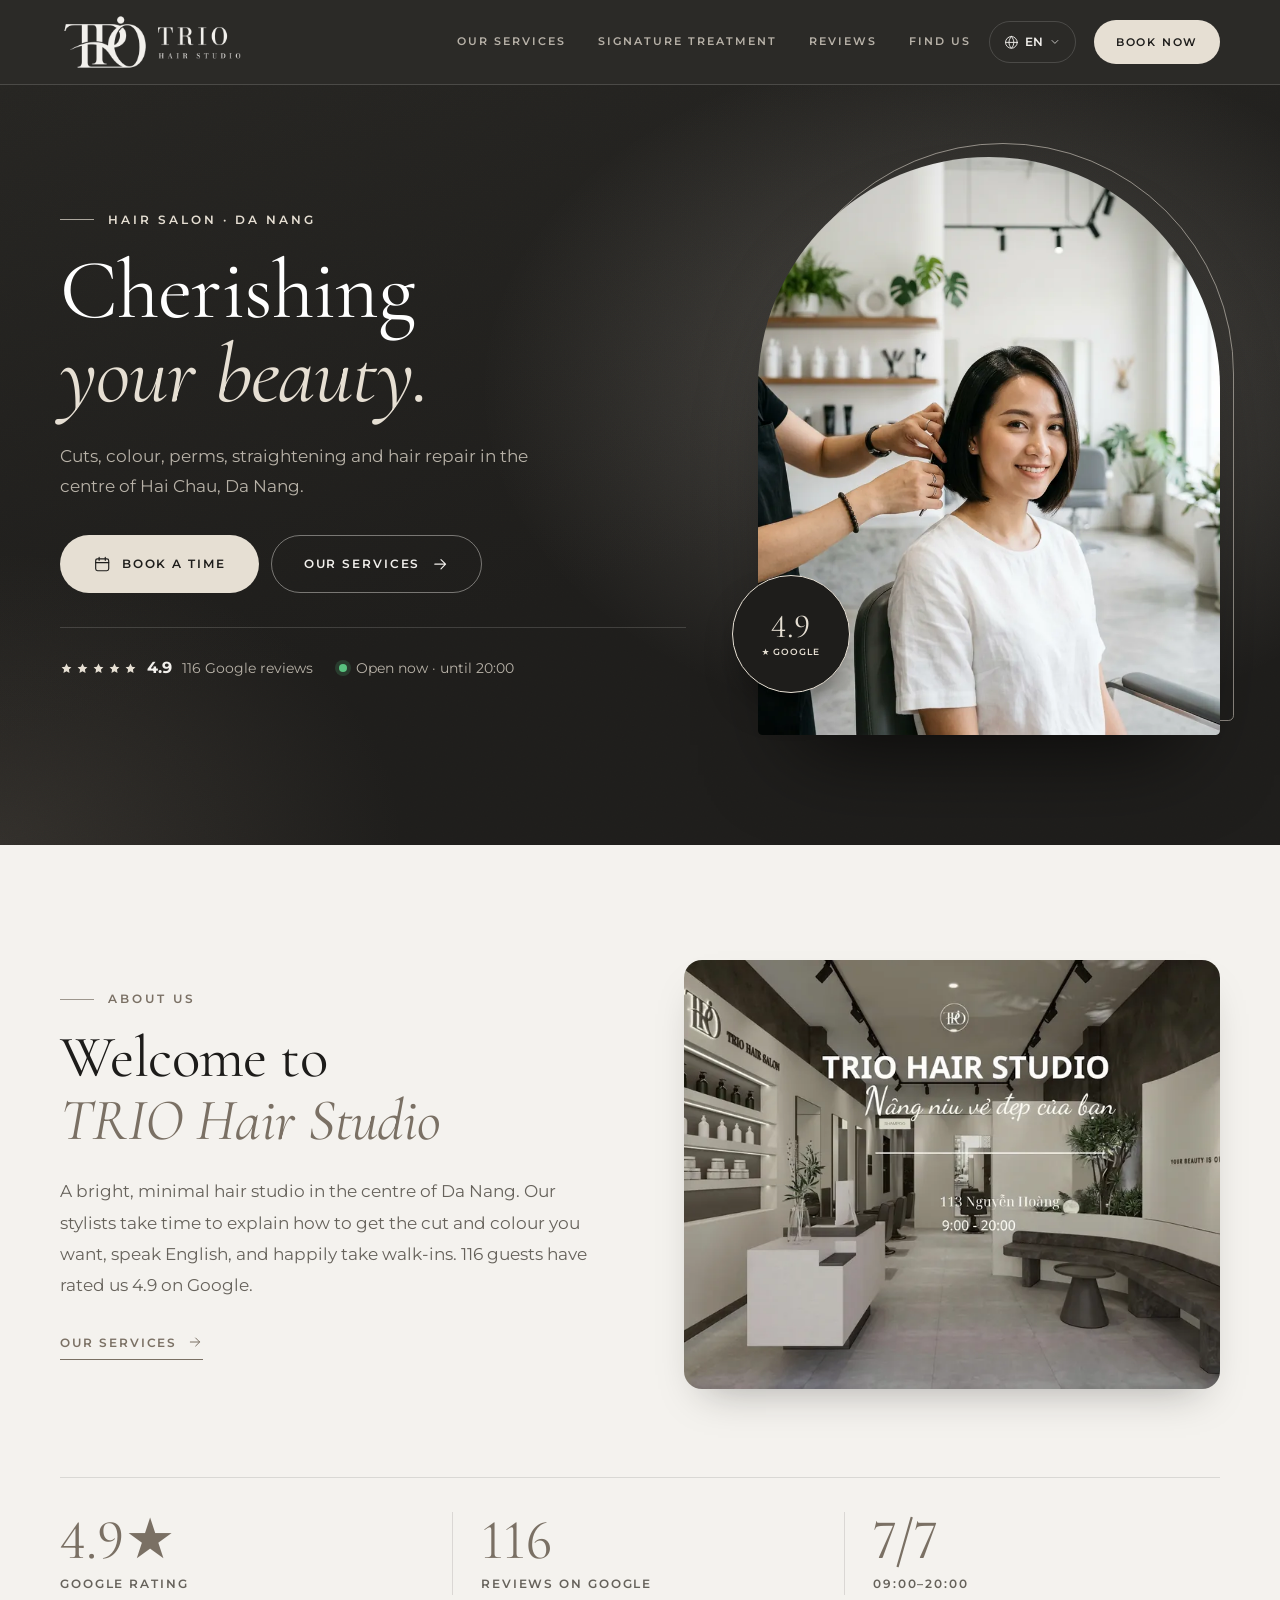
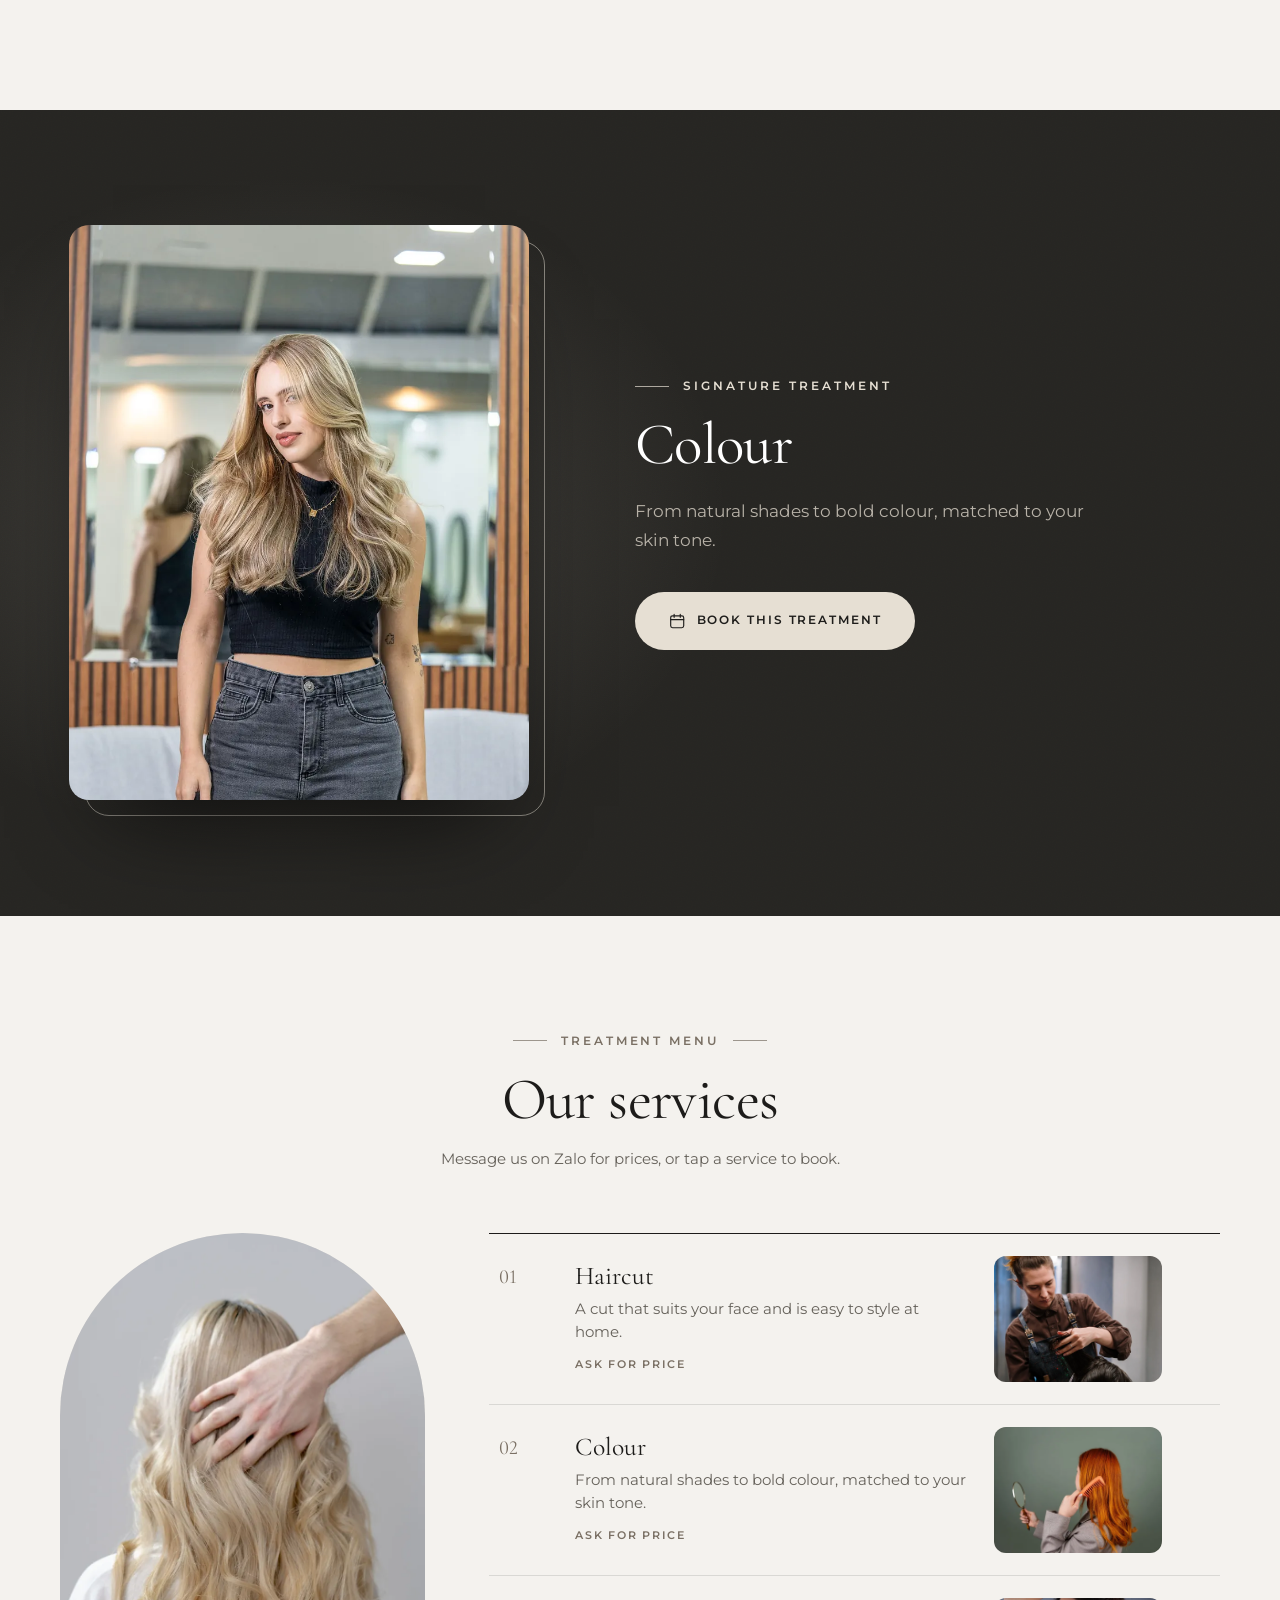
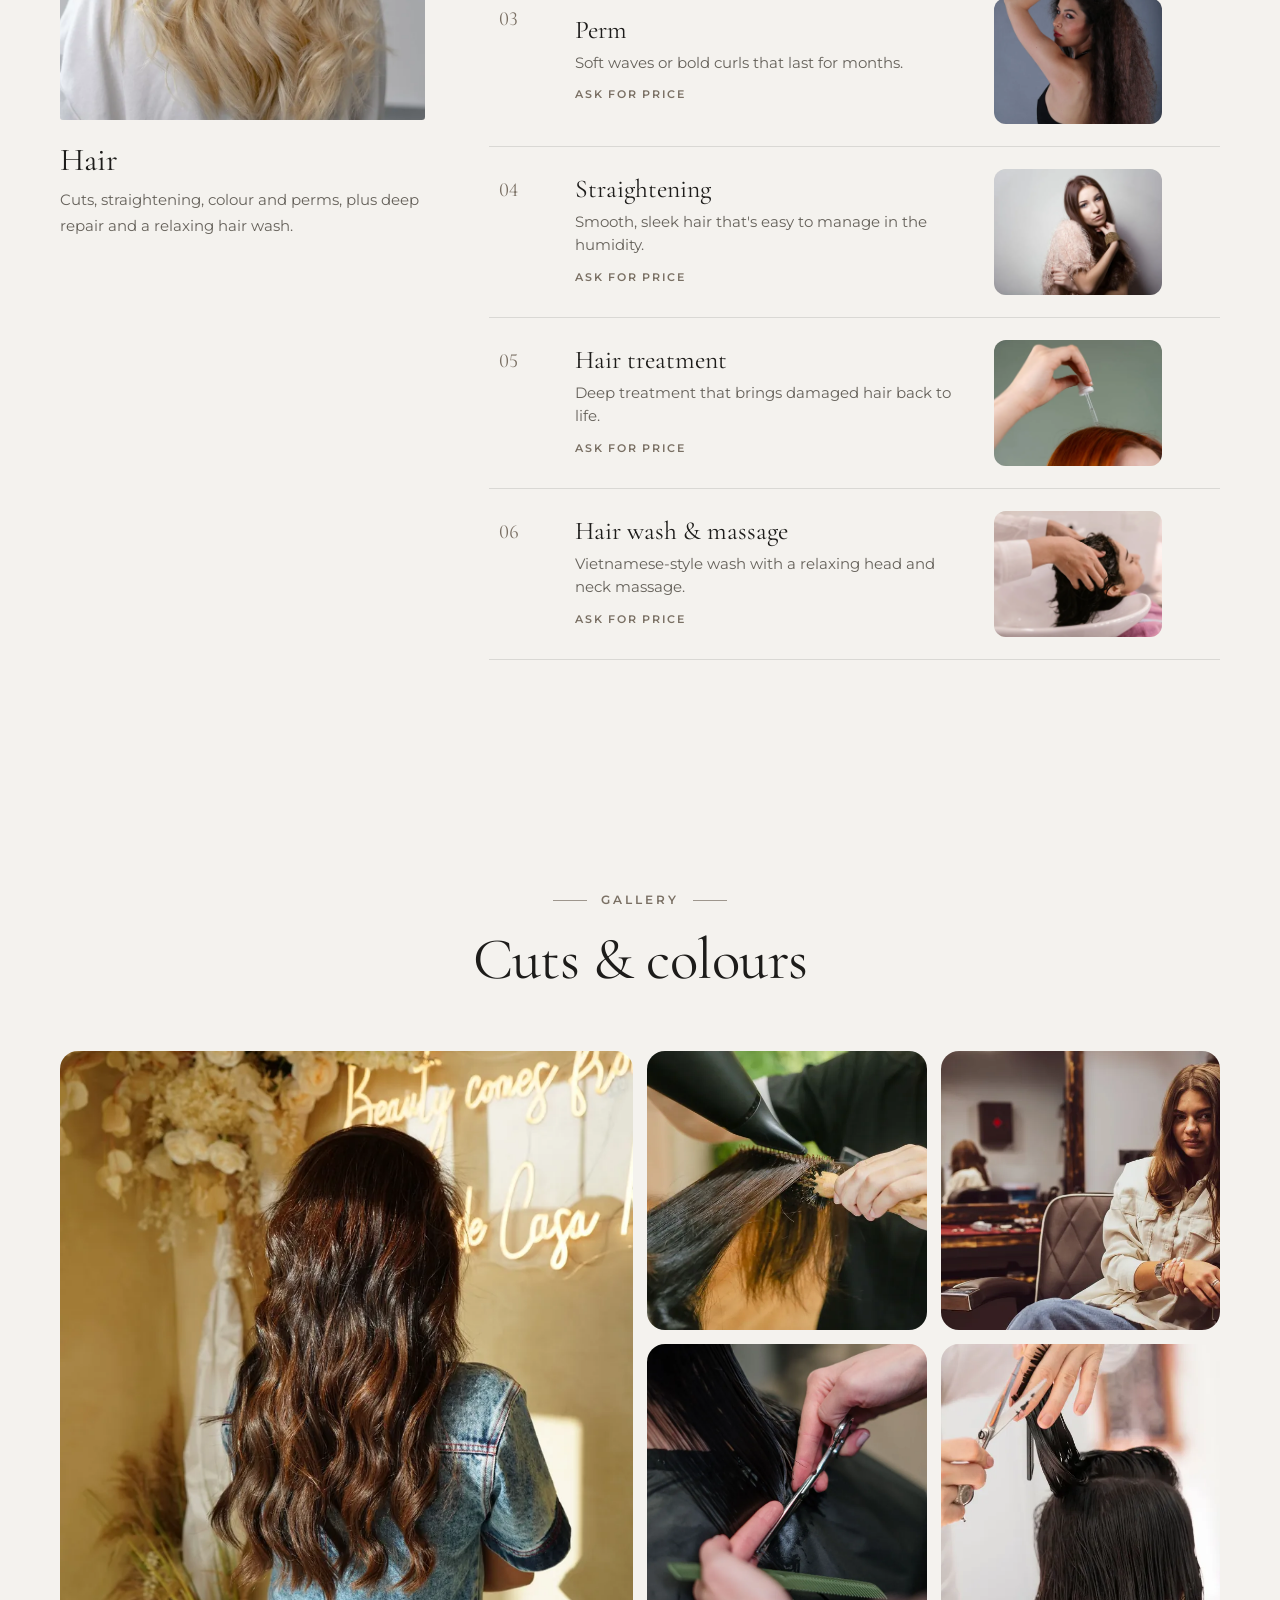
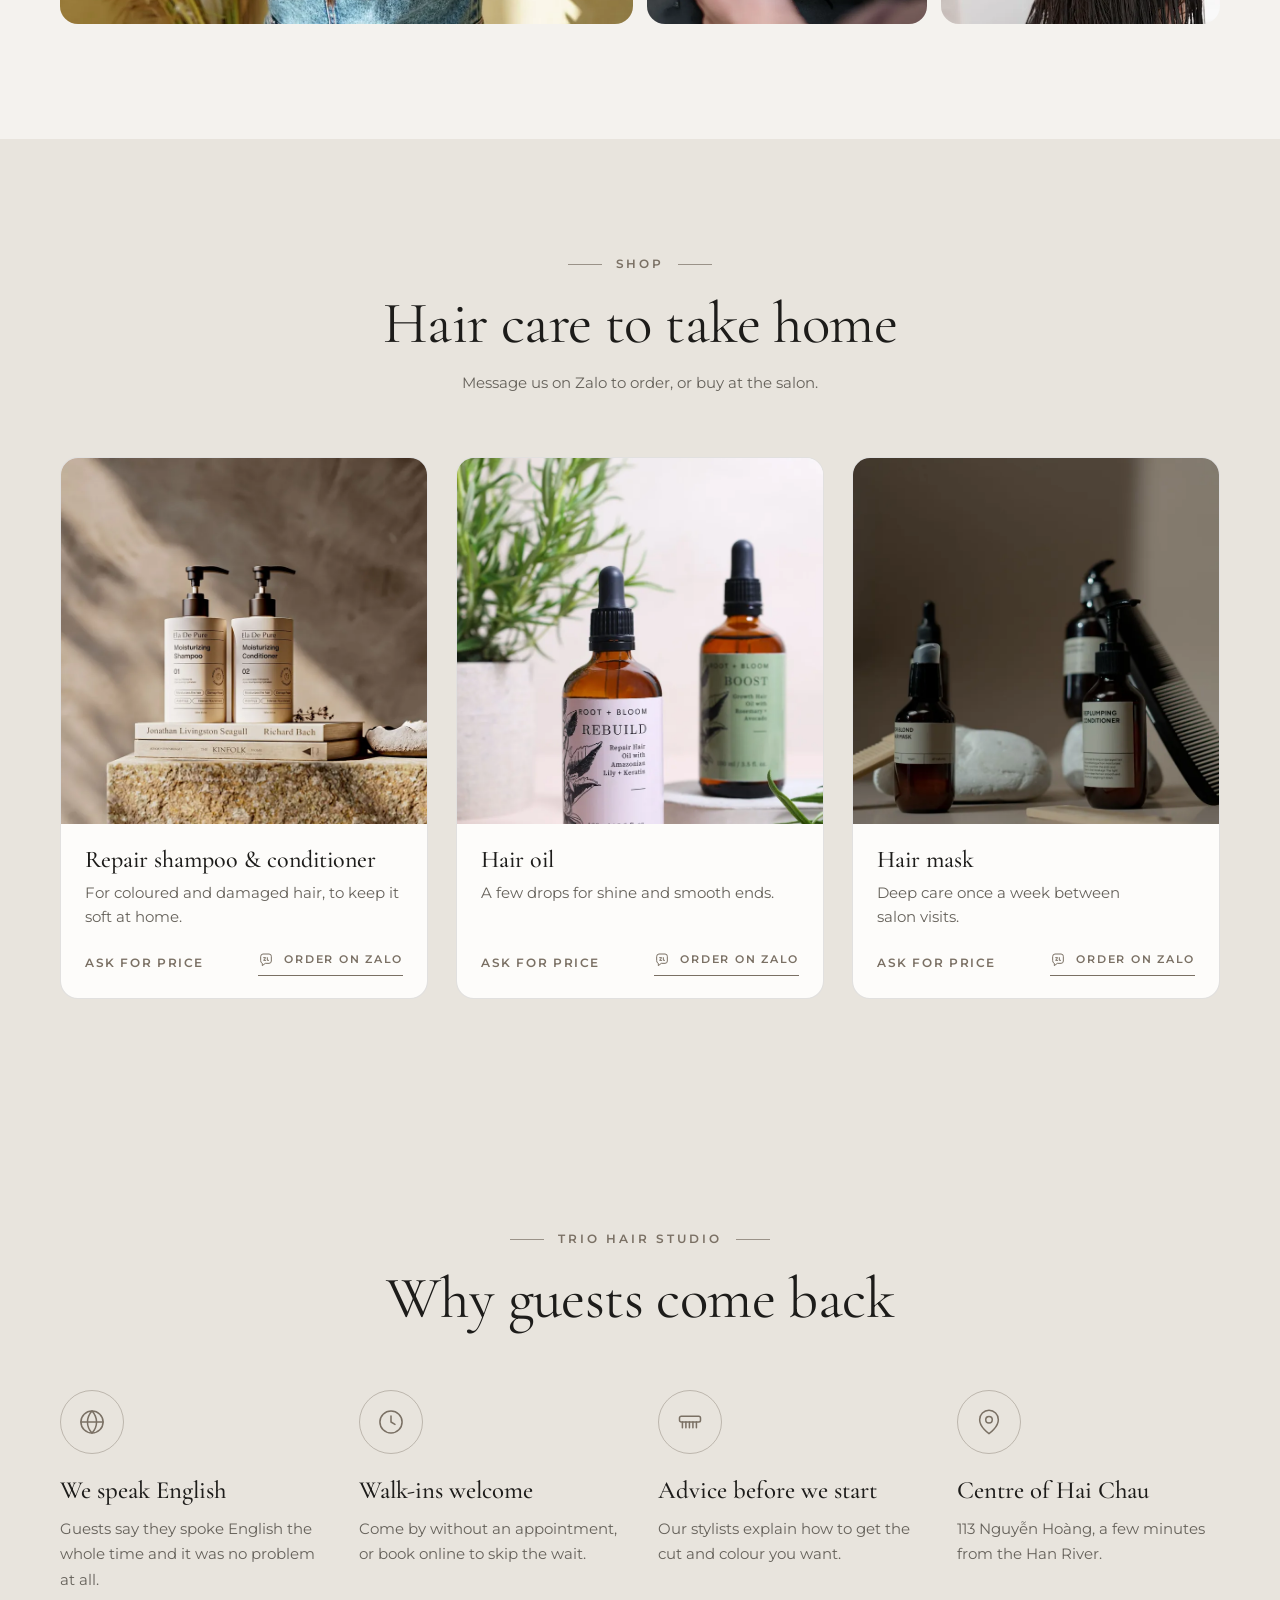
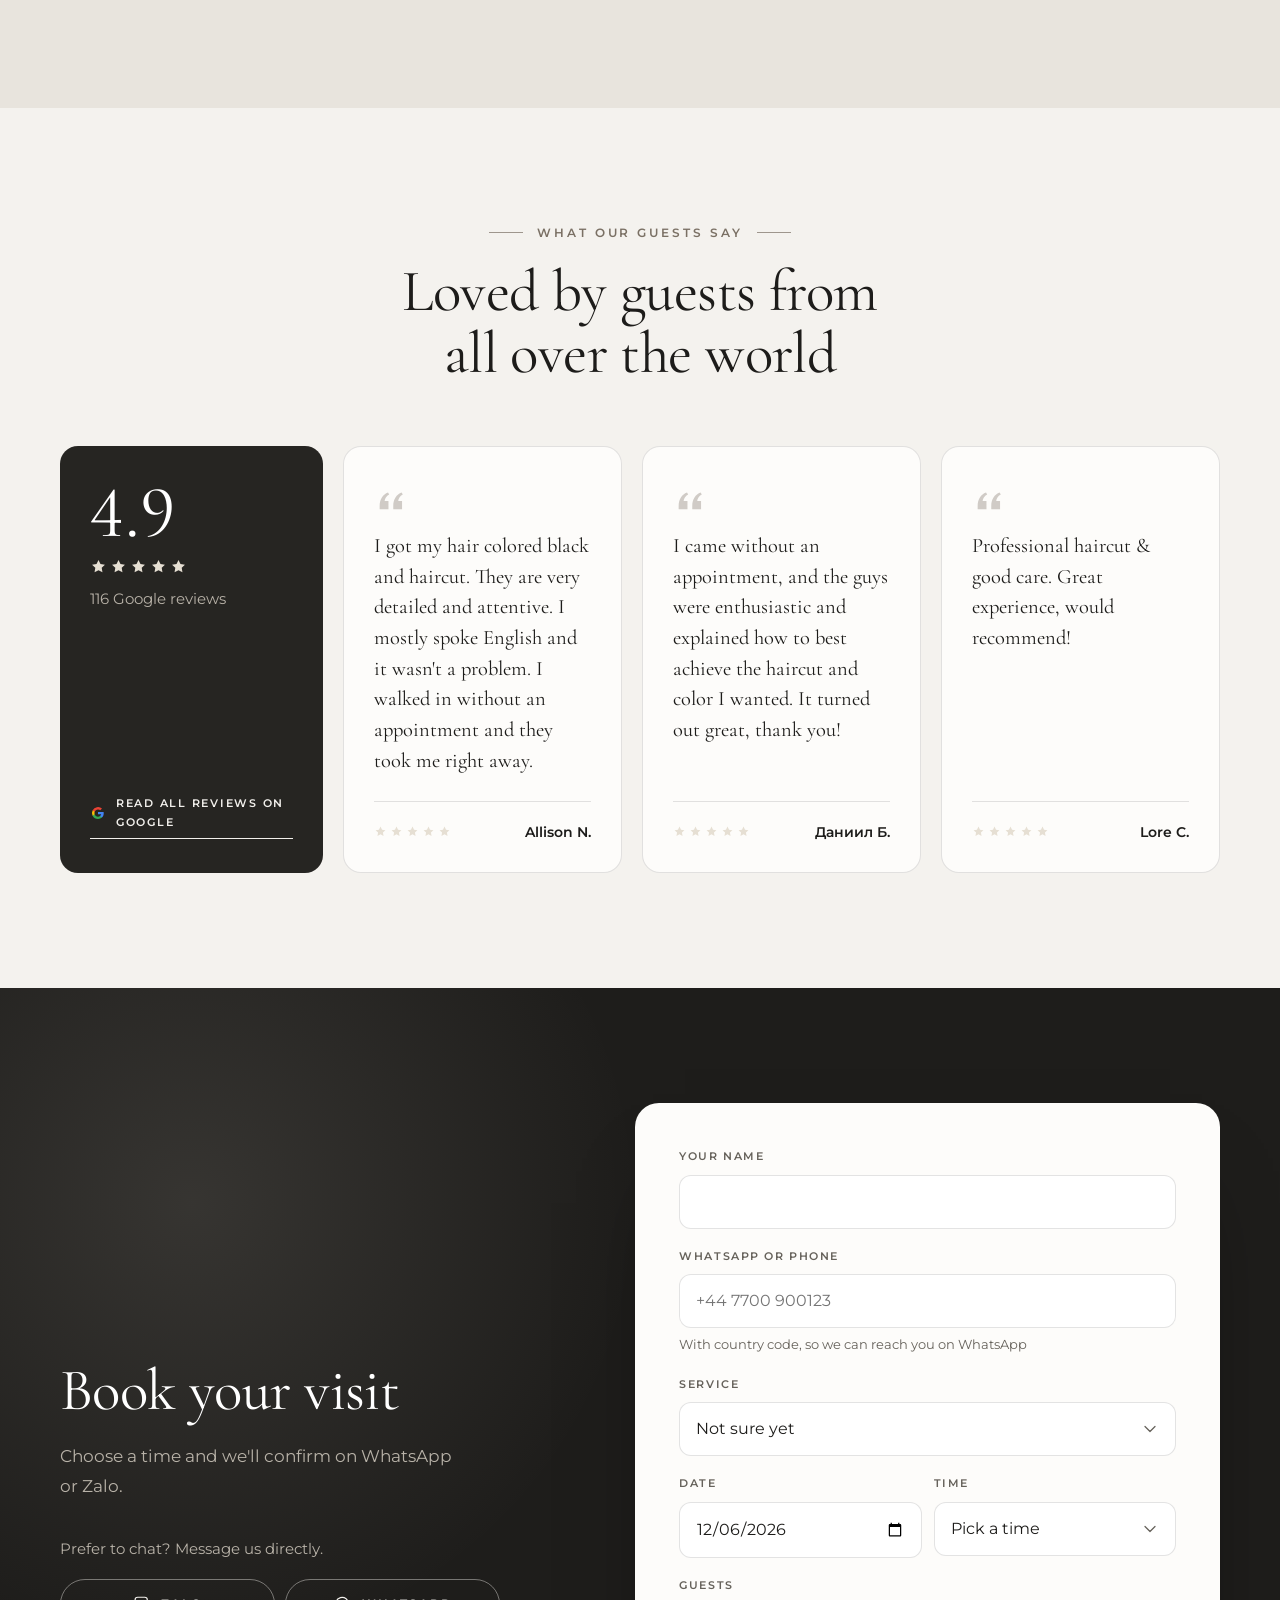
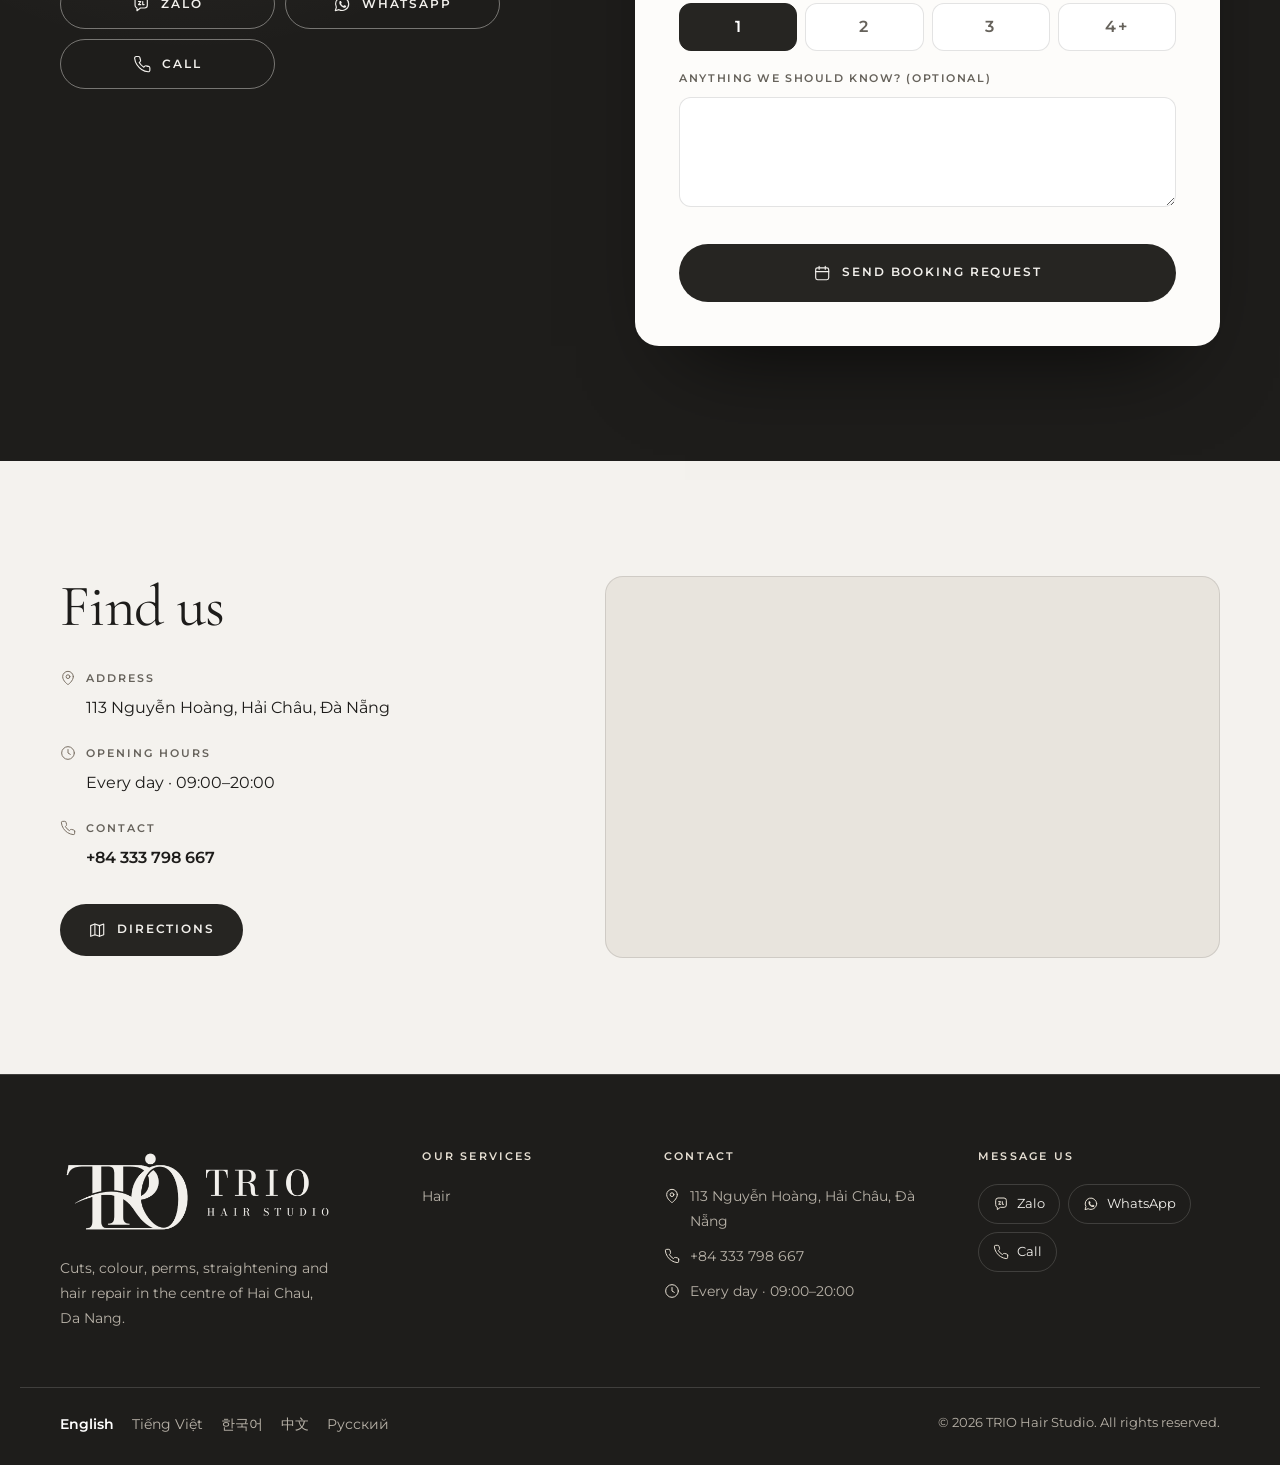
==== commit d18fba0e: "Update trio-hair preview site Co-Authored-By: Claude Opus 5.5 <noreply@anthropic.com>" ====
--- a/index.html
+++ b/index.html
@@ -4,7 +4,7 @@
 <meta charset="utf-8">
 <meta name="viewport" content="width=device-width, initial-scale=1, viewport-fit=cover">
 <title>TRIO Hair Studio · Hair salon · Da Nang</title>
-<meta name="description" content="Cherishing your beauty, in the heart of Hai Chau · 4.9★ · 116 Google reviews">
+<meta name="description" content="Cuts, colour, perms, straightening and hair repair in the centre of Hai Chau, Da Nang. · 4.9★ · 116 Google reviews">
 <meta name="robots" content="noindex,nofollow">
 <link rel="canonical" href="https://romans7997.github.io/trio-hair/">
 <link rel="alternate" hreflang="en" href="https://romans7997.github.io/trio-hair/">
@@ -15,13 +15,13 @@
 <link rel="alternate" hreflang="x-default" href="https://romans7997.github.io/trio-hair/">
 <meta property="og:type" content="website">
 <meta property="og:title" content="TRIO Hair Studio">
-<meta property="og:description" content="Cherishing your beauty, in the heart of Hai Chau">
+<meta property="og:description" content="Cuts, colour, perms, straightening and hair repair in the centre of Hai Chau, Da Nang.">
 <meta property="og:image" content="https://romans7997.github.io/trio-hair/img/og.jpg"><meta name="theme-color" content="#1f150e">
 <link rel="icon" href="favicon.svg" type="image/svg+xml">
 <link rel="preconnect" href="https://fonts.googleapis.com">
 <link rel="preconnect" href="https://fonts.gstatic.com" crossorigin>
 <link rel="stylesheet" href="https://fonts.googleapis.com/css2?family=Cormorant+Garamond:ital,wght@0,400;0,500;0,600;1,400;1,500&amp;family=Montserrat:wght@400;500;600&amp;display=swap">
-<link rel="stylesheet" href="assets/v3.css?v=584168c1">
+<link rel="stylesheet" href="assets/v3.css?v=e39d0025">
 <style>:root{ --wood:#1e1d1b;--wood-2:#262522;--wood-3:#34322e;--wood-rgb:30,29,27;--cream:#f4f2ee;--cream-2:#e8e4dd;--paper:#fdfcfa;--ink:#1d1c1a;--ink-rgb:29,28,26;--muted:#66625b;--muted-strong:#66625b;--line:rgba(29,28,26,.12);--gold:#e6dfd3;--gold-hi:#ffffff;--gold-deep:#7a7064;--gold-rgb:230,223,211;--glow-rgb:230,223,211;--deep-rgb:122,112,100;--glow2-rgb:122,112,100;--btn-ink:#1e1d1b;--on-dark:#f2f0ec;--on-dark-muted:#b8b2a8;--on-dark-rgb:242,240,236;--line-dark:rgba(242,240,236,.16);--on-dark-head:#ffffff;--slat-rgb:242,240,236 }</style>
 <script>document.documentElement.classList.add("js")</script>
 <link rel="preload" as="image" href="img/hero-928.webp" imagesrcset="img/hero-800.webp 800w, img/hero-928.webp 928w" imagesizes="(min-width: 960px) 40vw, 100vw">
@@ -32,7 +32,7 @@
 
 <header class="nav" id="top">
   <div class="wrap nav-inner">
-    <a class="logo" href="#top" aria-label="TRIO Hair Studio"><span class="logo-main">TRIO Hair Studio</span></a>
+    <a class="logo" href="#top" aria-label="TRIO Hair Studio"><img class="logo-img" src="logo-wide.png" alt="TRIO Hair Studio" width="1068" height="340"></a>
     <nav class="nav-links" aria-label="Menu">
       <a href="#services">Our services</a>
 <a href="#signature">Signature treatment</a><a href="#reviews">Reviews</a>      <a href="#visit">Find us</a>
@@ -56,8 +56,8 @@
     <div class="wrap hero-grid">
       <div class="hero-copy">
         <p class="eyebrow eyebrow-light">Hair salon · Da Nang</p>
-        <h1 class="hero-title"><span>Hair you&#39;ll love,</span> <em>every single day.</em></h1>
-        <p class="hero-lead">Cherishing your beauty, in the heart of Hai Chau</p>
+        <h1 class="hero-title"><span>Cherishing</span> <em>your beauty.</em></h1>
+        <p class="hero-lead">Cuts, colour, perms, straightening and hair repair in the centre of Hai Chau, Da Nang.</p>
         <div class="hero-cta">
 <a class="btn btn-gold btn-lg" href="#book"><svg class="ic" viewBox="0 0 24 24" aria-hidden="true" focusable="false"><rect x="3.5" y="5" width="17" height="15.5" rx="2.5"/><path d="M8 3v4M16 3v4M3.5 10h17"/></svg><span>Book a time</span></a><a class="btn btn-line-light btn-lg" href="#services"><span>Our services</span><svg class="ic" viewBox="0 0 24 24" aria-hidden="true" focusable="false"><path d="M5 12h14M13 6l6 6-6 6"/></svg></a>        </div>
         <div class="hero-meta">
@@ -90,7 +90,7 @@
   <section class="section signature" id="signature">
     
     <div class="wrap sig-grid">
-<div class="sig-media"><div class="sig-frame"><img src="img/sig-1600.webp" srcset="img/sig-800.webp 800w, img/sig-1600.webp 1600w" sizes="(min-width: 960px) 40vw, 100vw" alt="" width="1600" height="2400" loading="lazy" decoding="async" style="object-position:50% 30%"></div></div>      <div class="sig-copy">
+<div class="sig-media"><div class="sig-frame"><img src="img/sig-1600.webp" srcset="img/sig-800.webp 800w, img/sig-1600.webp 1600w" sizes="(min-width: 960px) 40vw, 100vw" alt="" width="1600" height="2400" loading="lazy" decoding="async" style="object-position:50% 25%"></div></div>      <div class="sig-copy">
         <p class="eyebrow eyebrow-light">Signature treatment</p>
         <h2>Colour</h2>
 <p class="sig-desc">From natural shades to bold colour, matched to your skin tone.</p><a class="btn btn-gold btn-lg" href="#book" data-service="s0-1"><svg class="ic" viewBox="0 0 24 24" aria-hidden="true" focusable="false"><rect x="3.5" y="5" width="17" height="15.5" rx="2.5"/><path d="M8 3v4M16 3v4M3.5 10h17"/></svg><span>Book this treatment</span></a>      </div>
@@ -148,6 +148,19 @@
     </div>
   </section>
 
+  <section class="section gallery3" id="gallery">
+    <div class="wrap">
+      <header class="section-head center"><p class="eyebrow">Gallery</p><h2>Cuts &amp; colours</h2></header>
+      <div class="g3-grid">
+<button class="g-item" type="button" data-index="0" aria-label="Photo 1 of 5"><img src="img/g1-1600.webp" srcset="img/g1-800.webp 800w, img/g1-1600.webp 1600w" sizes="(min-width: 960px) 50vw, 100vw" alt="" width="1600" height="2400" loading="lazy" decoding="async"></button>
+<button class="g-item" type="button" data-index="1" aria-label="Photo 2 of 5"><img src="img/g2-1600.webp" srcset="img/g2-800.webp 800w, img/g2-1600.webp 1600w" sizes="(min-width: 960px) 25vw, 50vw" alt="" width="1600" height="1067" loading="lazy" decoding="async"></button>
+<button class="g-item" type="button" data-index="2" aria-label="Photo 3 of 5"><img src="img/g3-1600.webp" srcset="img/g3-800.webp 800w, img/g3-1600.webp 1600w" sizes="(min-width: 960px) 25vw, 50vw" alt="" width="1600" height="1068" loading="lazy" decoding="async"></button>
+<button class="g-item" type="button" data-index="3" aria-label="Photo 4 of 5"><img src="img/g4-1600.webp" srcset="img/g4-800.webp 800w, img/g4-1600.webp 1600w" sizes="(min-width: 960px) 25vw, 50vw" alt="" width="1600" height="2400" loading="lazy" decoding="async"></button>
+<button class="g-item" type="button" data-index="4" aria-label="Photo 5 of 5"><img src="img/g5-1600.webp" srcset="img/g5-800.webp 800w, img/g5-1600.webp 1600w" sizes="(min-width: 960px) 25vw, 50vw" alt="" width="1600" height="1067" loading="lazy" decoding="async"></button>
+      </div>
+    </div>
+  </section>
+
   <section class="section products" id="products">
     <div class="wrap">
       <header class="section-head center"><p class="eyebrow">Shop</p><h2>Hair care to take home</h2><p class="section-note">Message us on Zalo to order, or buy at the salon.</p></header>
@@ -168,6 +181,17 @@
     </div>
   </section>
 
+  <section class="section features">
+    <div class="wrap">
+      <header class="section-head center"><p class="eyebrow">TRIO Hair Studio</p><h2>Why guests come back</h2></header>
+      <ul class="feat-grid">
+<li><span class="feat-ic"><svg class="ic" viewBox="0 0 24 24" aria-hidden="true" focusable="false"><circle cx="12" cy="12" r="9.5"/><path d="M2.5 12h19M12 2.5c2.6 2.8 3.9 6 3.9 9.5S14.6 18.7 12 21.5C9.4 18.7 8.1 15.5 8.1 12S9.4 5.3 12 2.5z"/></svg></span><h3>We speak English</h3><p>Guests say they spoke English the whole time and it was no problem at all.</p></li>
+<li><span class="feat-ic"><svg class="ic" viewBox="0 0 24 24" aria-hidden="true" focusable="false"><circle cx="12" cy="12" r="9.5"/><path d="M12 6.8V12l3.4 2"/></svg></span><h3>Walk-ins welcome</h3><p>Come by without an appointment, or book online to skip the wait.</p></li>
+<li><span class="feat-ic"><svg class="ic" viewBox="0 0 24 24" aria-hidden="true" focusable="false"><rect x="3" y="7" width="18" height="5" rx="1.5"/><path d="M5.5 12v5M8.5 12v5M11.5 12v5M14.5 12v5M17.5 12v5"/></svg></span><h3>Advice before we start</h3><p>Our stylists explain how to get the cut and colour you want.</p></li>
+<li><span class="feat-ic"><svg class="ic" viewBox="0 0 24 24" aria-hidden="true" focusable="false"><path d="M20 10c0 6.5-8 12-8 12s-8-5.5-8-12a8 8 0 0 1 16 0z"/><circle cx="12" cy="10" r="2.8"/></svg></span><h3>Centre of Hai Chau</h3><p>113 Nguyễn Hoàng, a few minutes from the Han River.</p></li>
+      </ul>
+    </div>
+  </section>
 
 
   <section class="section reviews" id="reviews">
@@ -303,7 +327,7 @@
 <footer class="footer">
   <div class="wrap footer-grid">
     <div class="footer-brand">
-      <p>Cherishing your beauty, in the heart of Hai Chau</p>
+<img class="footer-logo is-wide" src="logo-dark.png" alt="TRIO Hair Studio" width="1068" height="340" loading="lazy">      <p>Cuts, colour, perms, straightening and hair repair in the centre of Hai Chau, Da Nang.</p>
     </div>
     <div class="footer-col">
       <h4>Our services</h4>
@@ -333,6 +357,13 @@
 <a class="ab-main" href="#book"><svg class="ic" viewBox="0 0 24 24" aria-hidden="true" focusable="false"><rect x="3.5" y="5" width="17" height="15.5" rx="2.5"/><path d="M8 3v4M16 3v4M3.5 10h17"/></svg><span>Book now</span></a><a class="ab-item" href="https://wa.me/84333798667" target="_blank" rel="noopener"><svg class="ic" viewBox="0 0 24 24" aria-hidden="true" focusable="false"><path d="M20.5 11.6a8.6 8.6 0 0 1-12.7 7.5L3 20.5l1.4-4.6A8.6 8.6 0 1 1 20.5 11.6z"/><path class="fill" d="M8.6 8.3c.2-.5.5-.6.8-.6h.6c.2 0 .4.1.5.4l.8 1.8c.1.2 0 .5-.1.7l-.5.6c-.1.2-.1.4 0 .6.4.8 1.6 2 2.5 2.4.2.1.4.1.6-.1l.6-.7c.2-.2.4-.2.6-.1l1.8.8c.3.1.4.3.4.5 0 .9-.6 1.8-1.7 2-1 .2-2.5-.2-4.4-1.7-1.8-1.5-2.7-3.2-2.8-4.2-.1-.9.2-1.8.3-2.4z"/></svg><span>WhatsApp</span></a><a class="ab-item" href="https://zalo.me/0333798667" target="_blank" rel="noopener"><svg class="ic" viewBox="0 0 24 24" aria-hidden="true" focusable="false"><path d="M4 6.5A3.5 3.5 0 0 1 7.5 3h9A3.5 3.5 0 0 1 20 6.5v7a3.5 3.5 0 0 1-3.5 3.5H11l-4.5 3.5V17A3.5 3.5 0 0 1 4 13.5z"/><path d="M8.5 8.5h3l-3 4h3M14 8.5v4h1.8"/></svg><span>Zalo</span></a>  <a class="ab-item" href="tel:+84333798667"><svg class="ic" viewBox="0 0 24 24" aria-hidden="true" focusable="false"><path d="M22 16.9v3a2 2 0 0 1-2.2 2 19.8 19.8 0 0 1-8.6-3.1 19.5 19.5 0 0 1-6-6A19.8 19.8 0 0 1 2.1 4.2 2 2 0 0 1 4.1 2h3a2 2 0 0 1 2 1.7c.1 1 .4 1.9.7 2.8a2 2 0 0 1-.5 2.1L8.1 9.9a16 16 0 0 0 6 6l1.3-1.3a2 2 0 0 1 2.1-.4c.9.3 1.8.6 2.8.7a2 2 0 0 1 1.7 2z"/></svg><span>Call</span></a>
 </nav>
 
+<dialog class="lightbox" id="lightbox" aria-label="Cuts &amp; colours">
+  <img id="lb-img" src="[data-uri]" alt="TRIO Hair Studio">
+  <p class="lb-count" id="lb-count"></p>
+  <button class="lb-btn lb-close" type="button" data-lb="close" aria-label="Close"><svg class="ic" viewBox="0 0 24 24" aria-hidden="true" focusable="false"><path d="M6 6l12 12M18 6 6 18"/></svg></button>
+  <button class="lb-btn lb-prev" type="button" data-lb="prev" aria-label="Previous"><svg class="ic lb-l" viewBox="0 0 24 24" aria-hidden="true" focusable="false"><path d="M6 9l6 6 6-6"/></svg></button>
+  <button class="lb-btn lb-next" type="button" data-lb="next" aria-label="Next"><svg class="ic lb-r" viewBox="0 0 24 24" aria-hidden="true" focusable="false"><path d="M6 9l6 6 6-6"/></svg></button>
+</dialog>
 <script id="site-data" type="application/json">{"lang": "en", "tz": "Asia/Ho_Chi_Minh", "hours": {"mon": ["09:00", "20:00"], "tue": ["09:00", "20:00"], "wed": ["09:00", "20:00"], "thu": ["09:00", "20:00"], "fri": ["09:00", "20:00"], "sat": ["09:00", "20:00"], "sun": ["09:00", "20:00"]}, "slot": 30, "api": "/api/book", "demo": true, "wa": "84333798667", "name": "TRIO Hair Studio", "days": ["Monday", "Tuesday", "Wednesday", "Thursday", "Friday", "Saturday", "Sunday"], "days_vi": ["Thứ Hai", "Thứ Ba", "Thứ Tư", "Thứ Năm", "Thứ Sáu", "Thứ Bảy", "Chủ Nhật"], "t": {"kakao_copied": "KakaoTalk ID copied: {id}. Open KakaoTalk → Add friend → ID.", "open_24": "Open 24 hours", "open_until": "Open now · until {t}", "opens_at": "Closed · opens {d} at {t}", "today": "today", "tomorrow": "tomorrow", "f_time_pick": "Pick a time", "f_time_none": "Closed this day", "f_sending": "Sending…", "f_submit": "Send booking request", "f_required": "Please fill in this field", "ok_title": "Request sent!", "ok_text": "We'll confirm your time on WhatsApp or Zalo soon. In a hurry? Message us directly.", "err_text": "We couldn't send your request. Please message us instead, it takes a few seconds.", "photo_of": "Photo {n} of {total}"}, "langs": ["en", "vi", "ko", "zh", "ru"]}</script>
 <script src="assets/site.js?v=2d06be4c" defer></script>
 </body>
--- a/assets/v3.css
+++ b/assets/v3.css
@@ -619,3 +619,26 @@
 }
 .prod h3{overflow-wrap:break-word;hyphens:auto}
 @media (max-width:959px){.prod h3{font-size:1.3rem}}
+
+/* ---------- галерея и просмотр фото ---------- */
+.gallery3{background:var(--cream)}
+.g3-grid{display:grid;grid-template-columns:repeat(4,minmax(0,1fr));gap:14px}
+.g3-grid .g-item:nth-child(1){grid-column:span 2;grid-row:span 2}
+.g-item{padding:0;border:0;border-radius:var(--radius);overflow:hidden;aspect-ratio:1/1;cursor:zoom-in;background:var(--cream-2)}
+.g3-grid .g-item:nth-child(1){aspect-ratio:1/1}
+.g-item img{width:100%;height:100%;object-fit:cover;transition:transform .6s ease}
+.g-item:hover img{transform:scale(1.05)}
+@media (max-width:759px){.g3-grid{grid-template-columns:repeat(2,minmax(0,1fr));gap:10px}.g3-grid .g-item:nth-child(1){grid-row:auto;aspect-ratio:2/1.2}}
+.lightbox{width:100vw;height:100vh;max-width:none;max-height:none;margin:0;padding:0;border:0;background:transparent;color:#fff}
+.lightbox::backdrop{background:rgba(8,8,8,.94)}
+.lightbox[open]{display:grid;place-items:center}
+.lightbox img{max-width:92vw;max-height:82vh;object-fit:contain;border-radius:8px}
+.lb-count{position:fixed;left:0;right:0;bottom:24px;text-align:center;font-size:.9rem;opacity:.8}
+.lb-btn{position:fixed;display:grid;place-items:center;width:50px;height:50px;border-radius:50%;border:0;background:rgba(255,255,255,.12);color:#fff;cursor:pointer}
+.lb-btn:hover{background:rgba(255,255,255,.22)}
+.lb-close{top:16px;right:16px}
+.lb-prev{left:12px;top:50%;transform:translateY(-50%)}
+.lb-next{right:12px;top:50%;transform:translateY(-50%)}
+.lb-l{transform:rotate(90deg)}.lb-r{transform:rotate(-90deg)}
+/* логотип-надпись в подвале */
+.footer-logo.is-wide{height:auto;width:min(280px,100%)}
